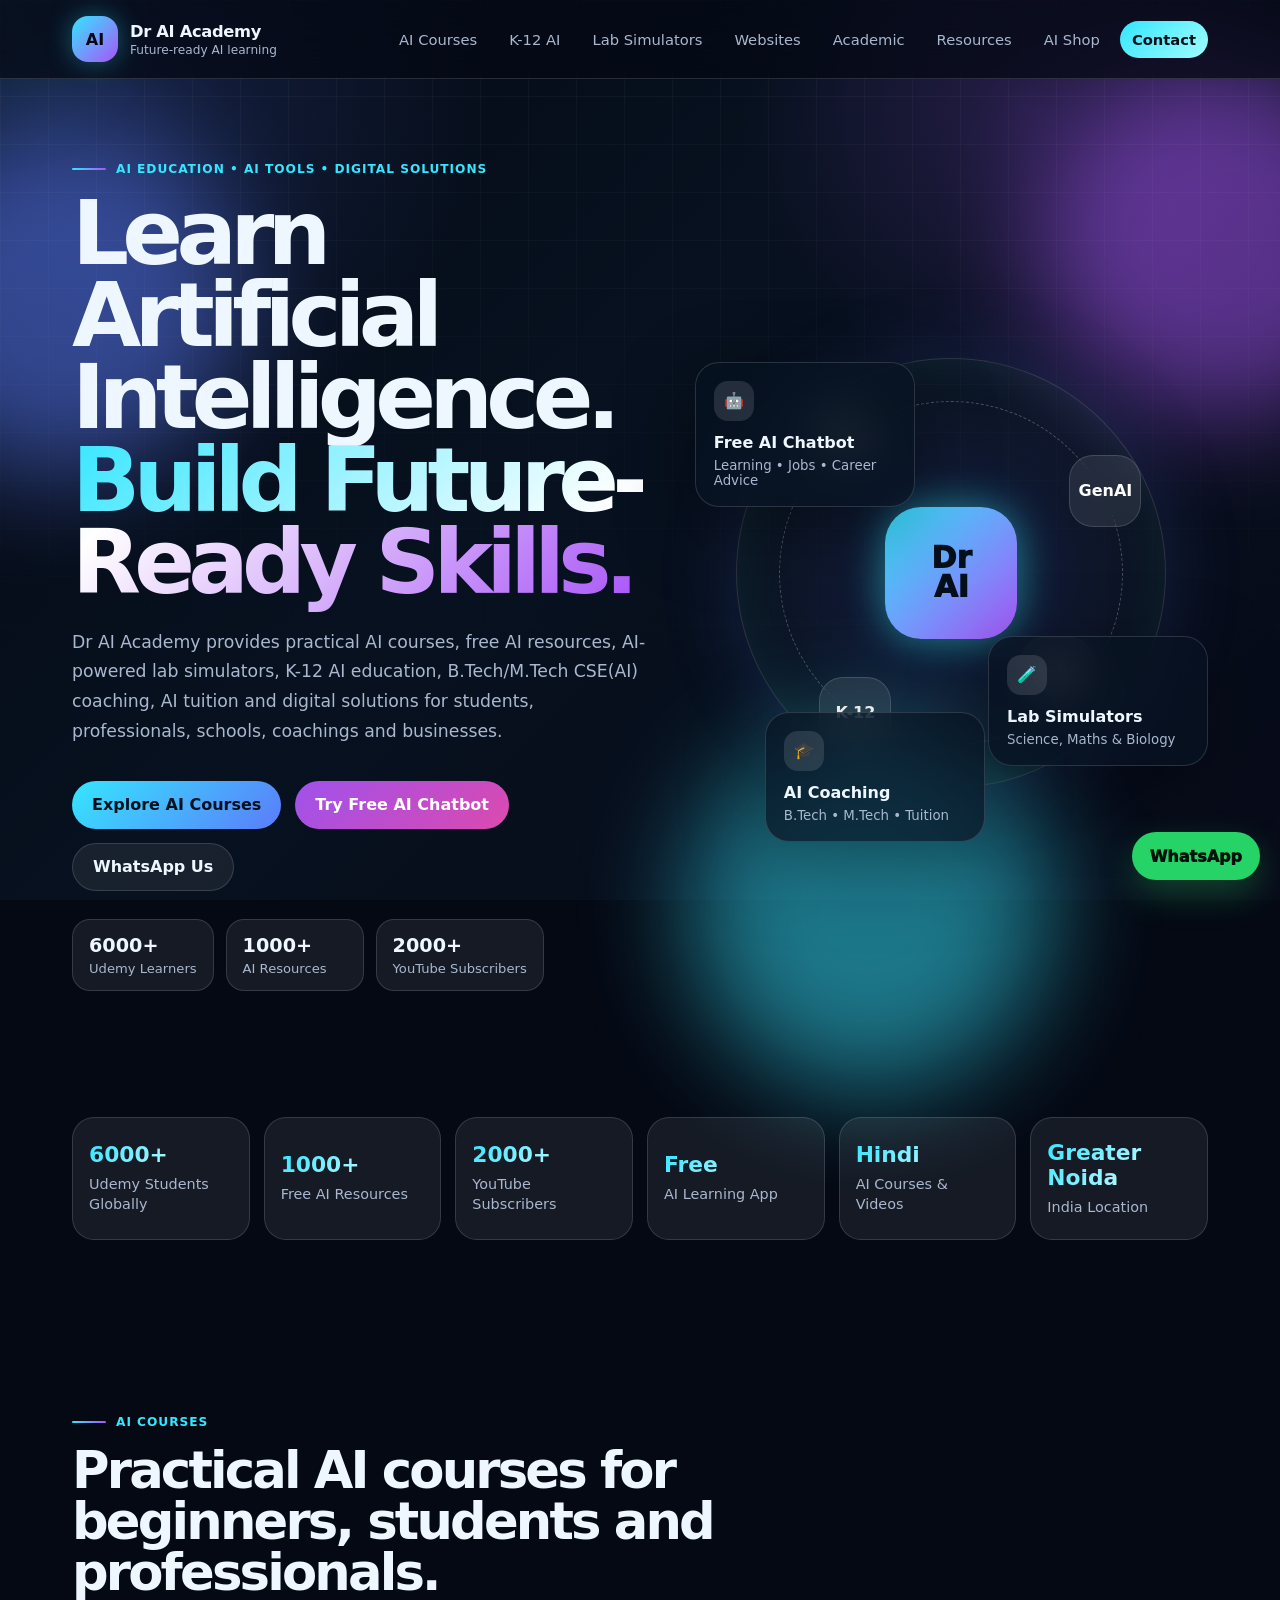
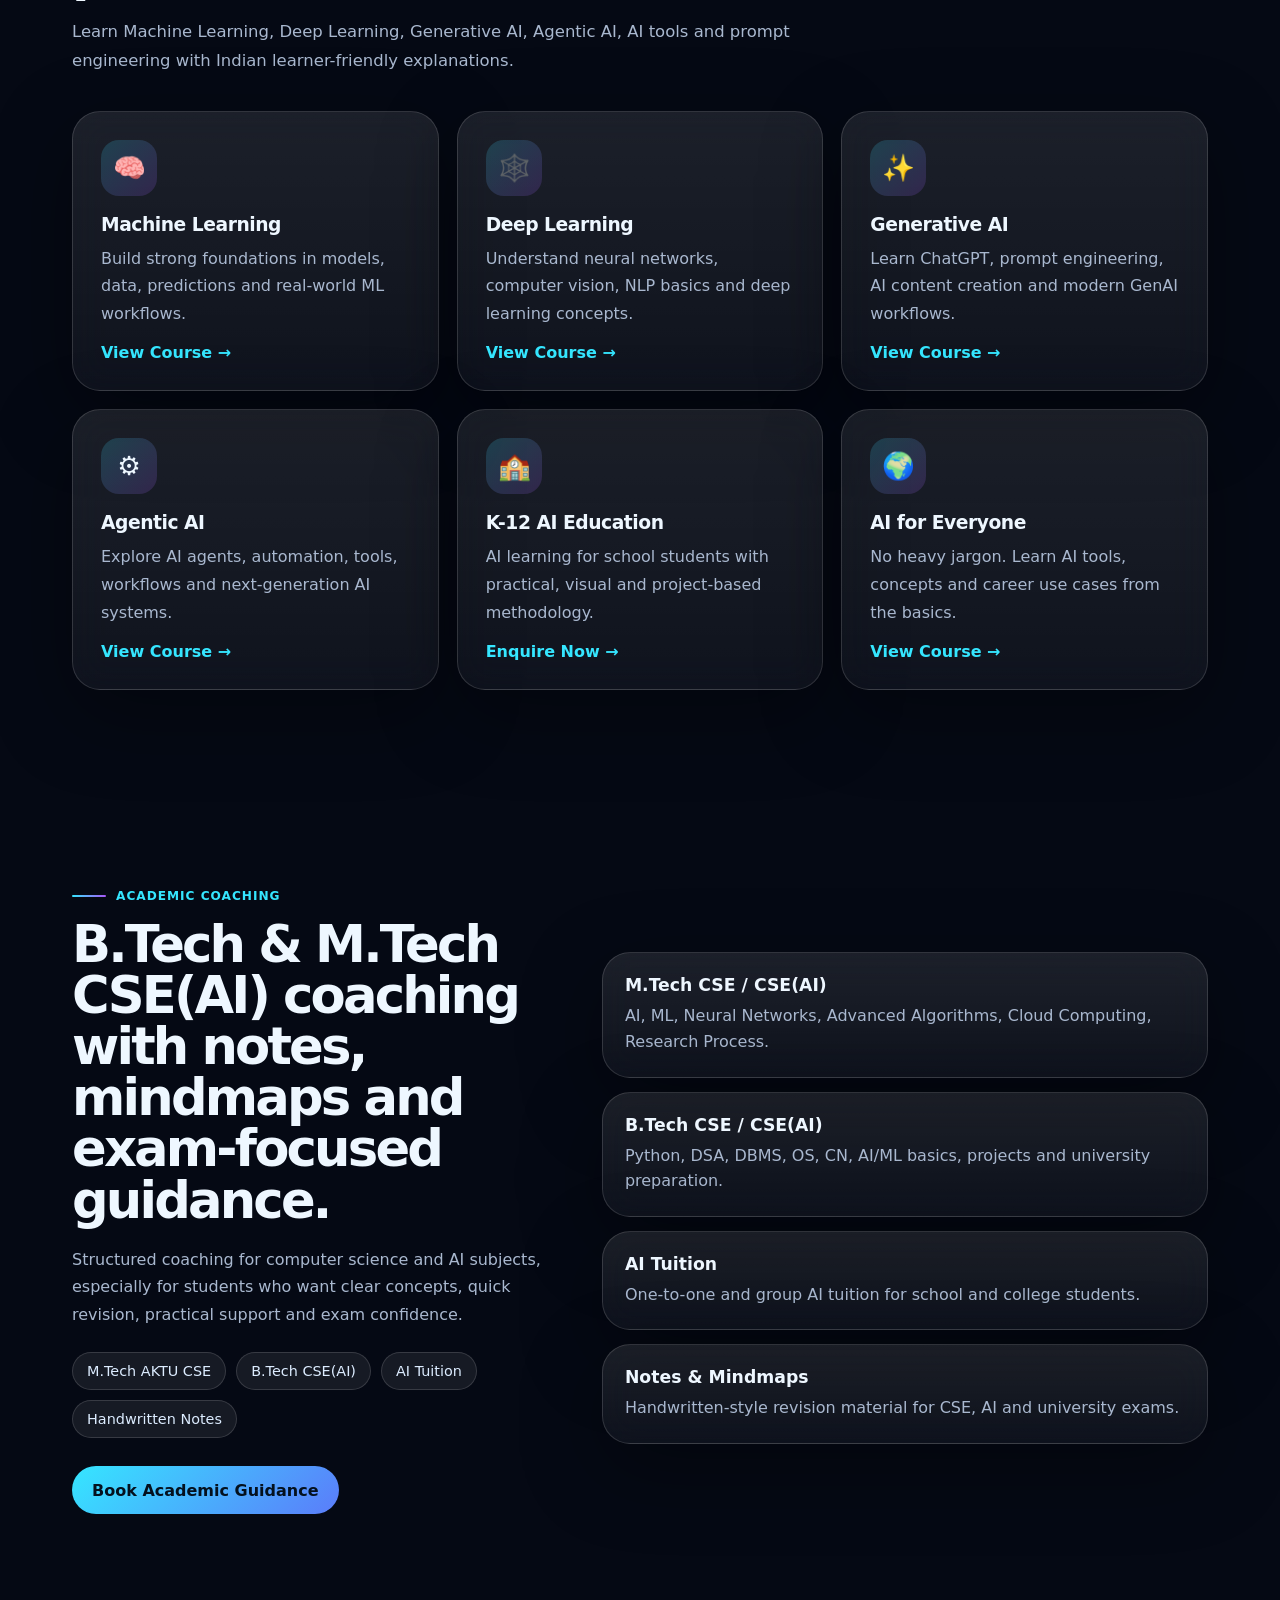
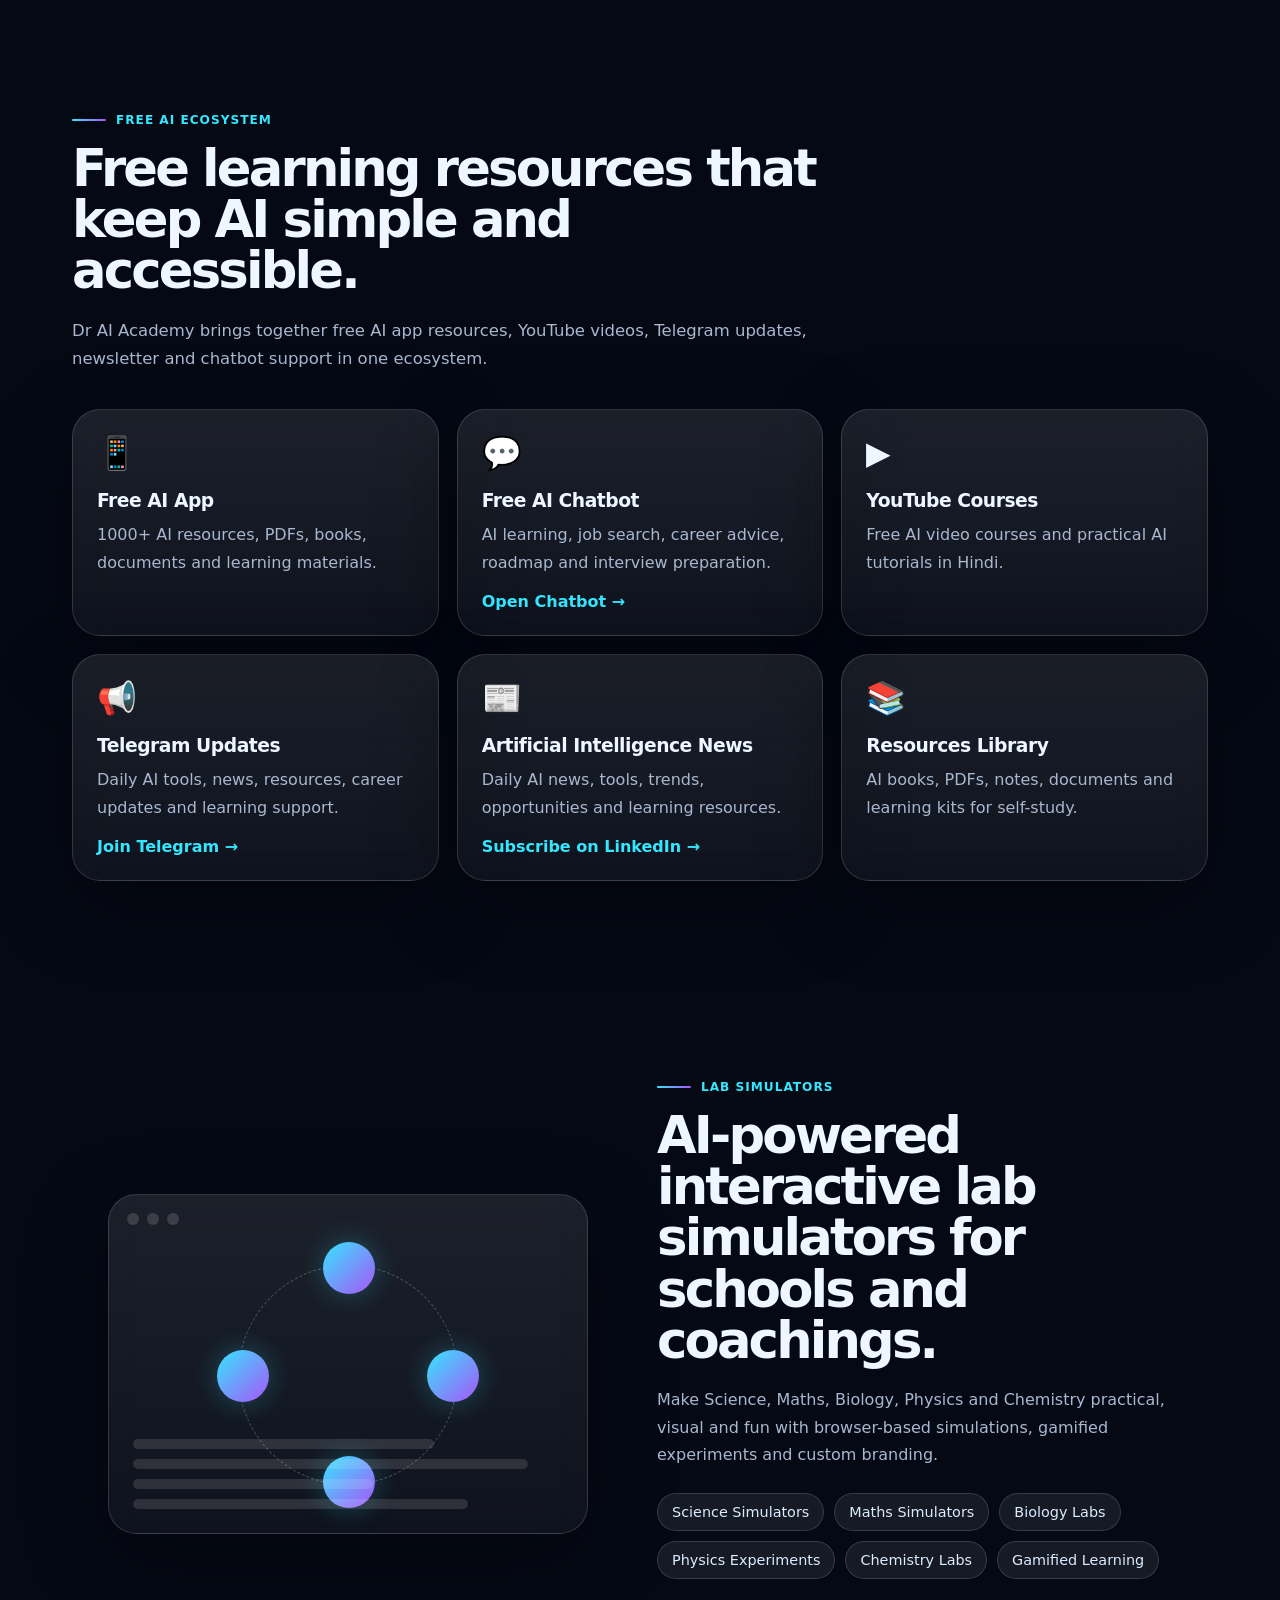
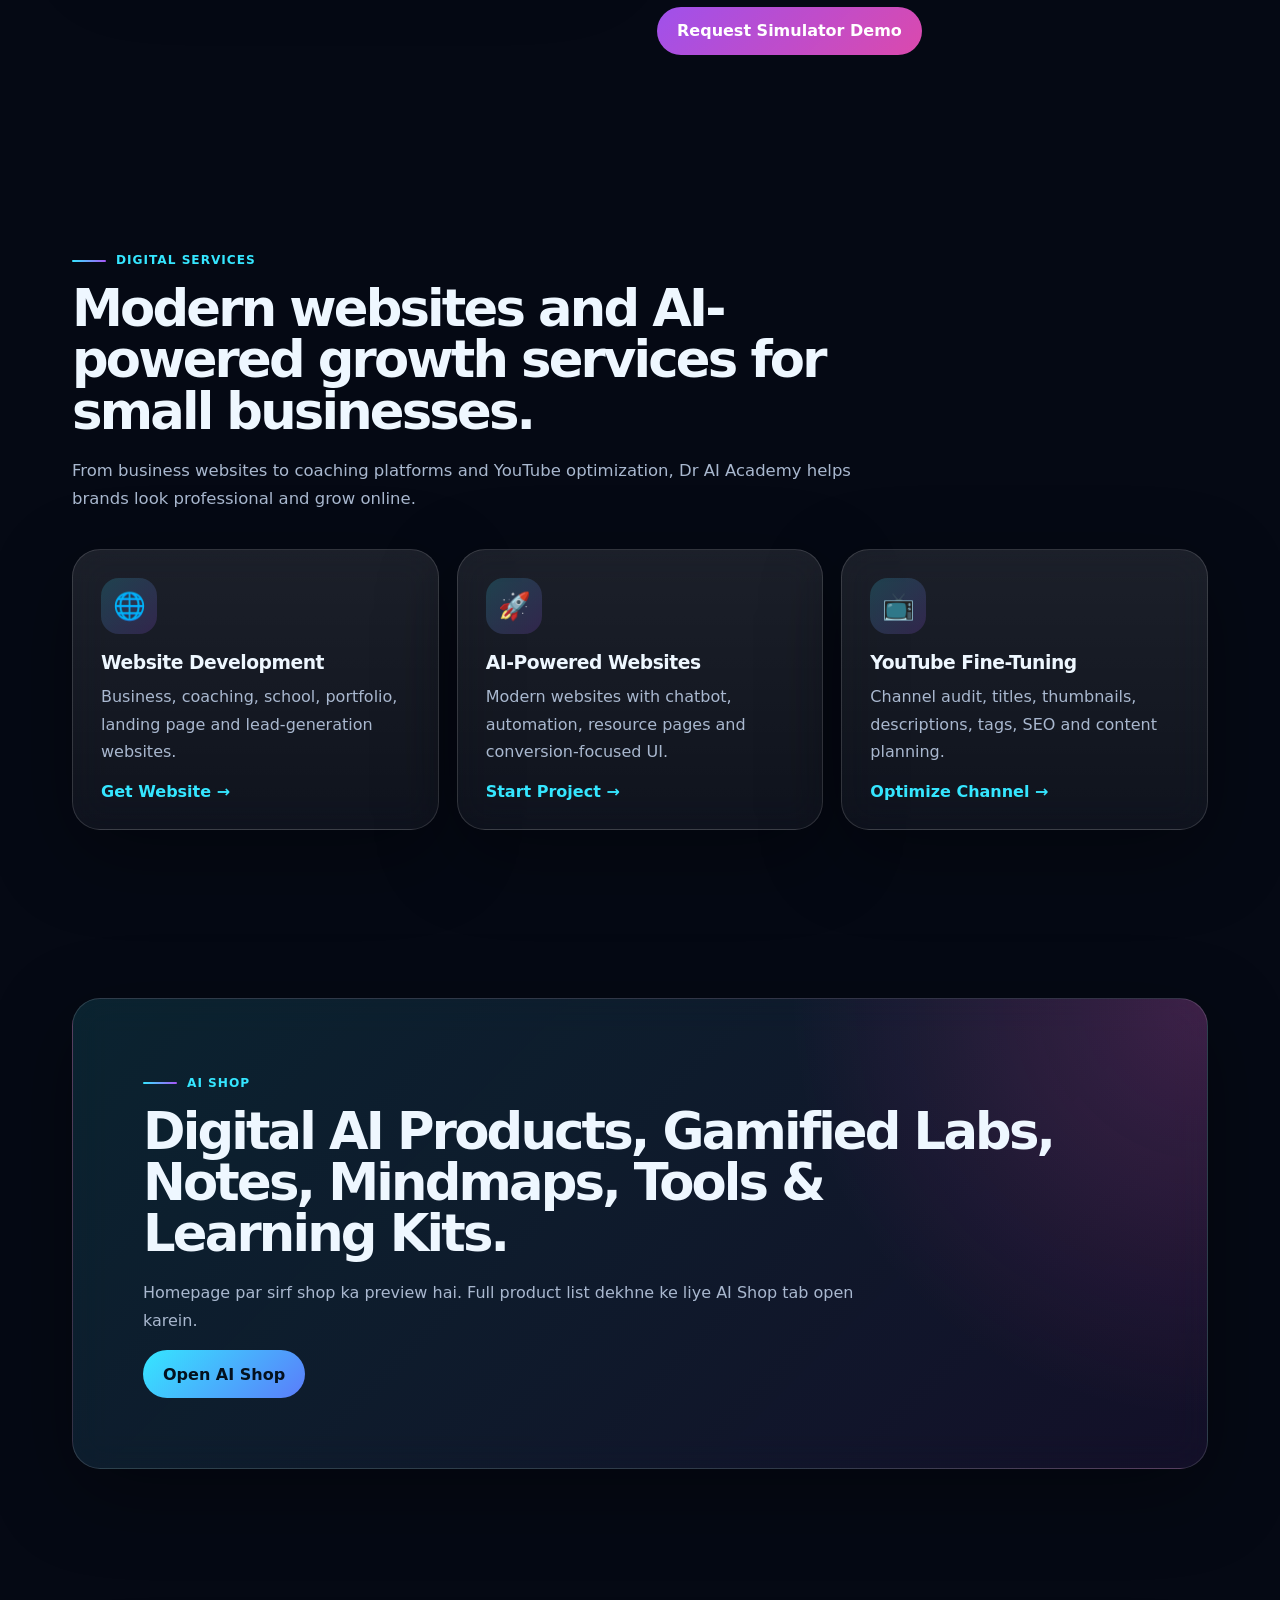
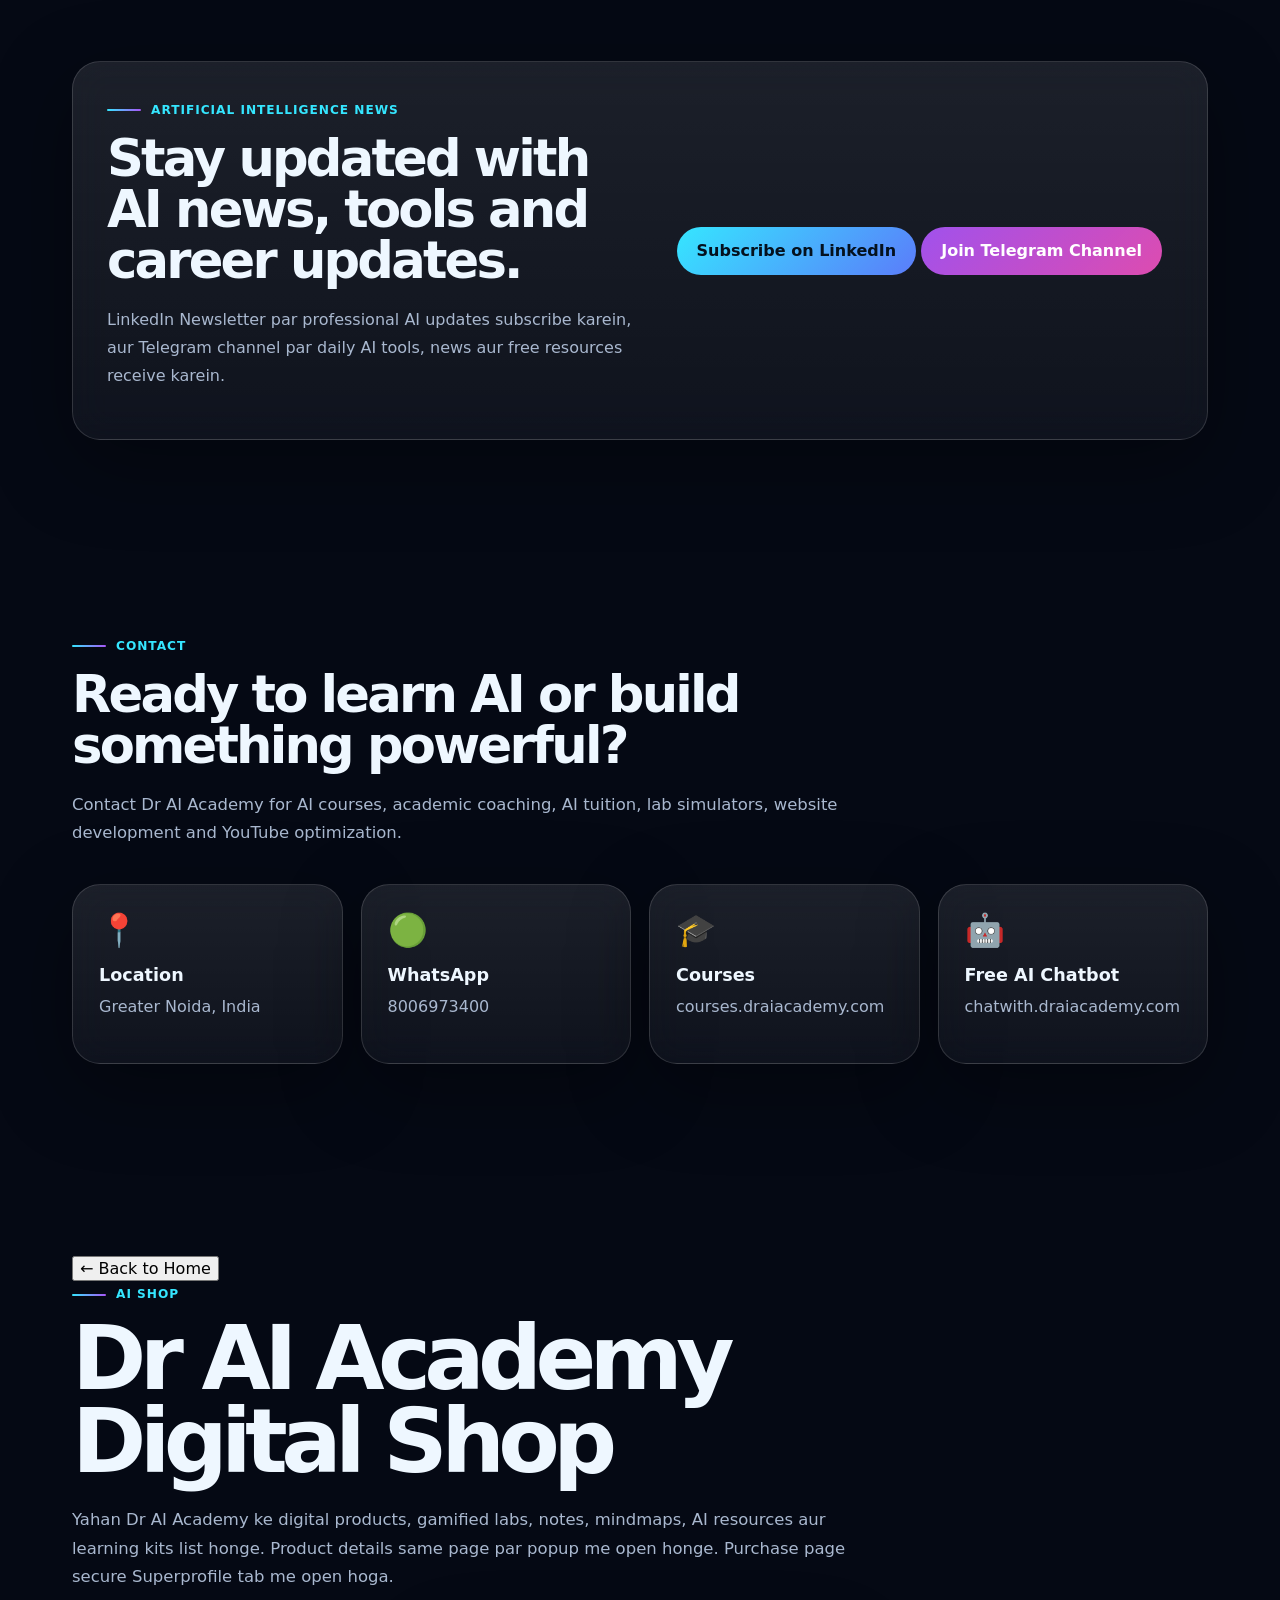
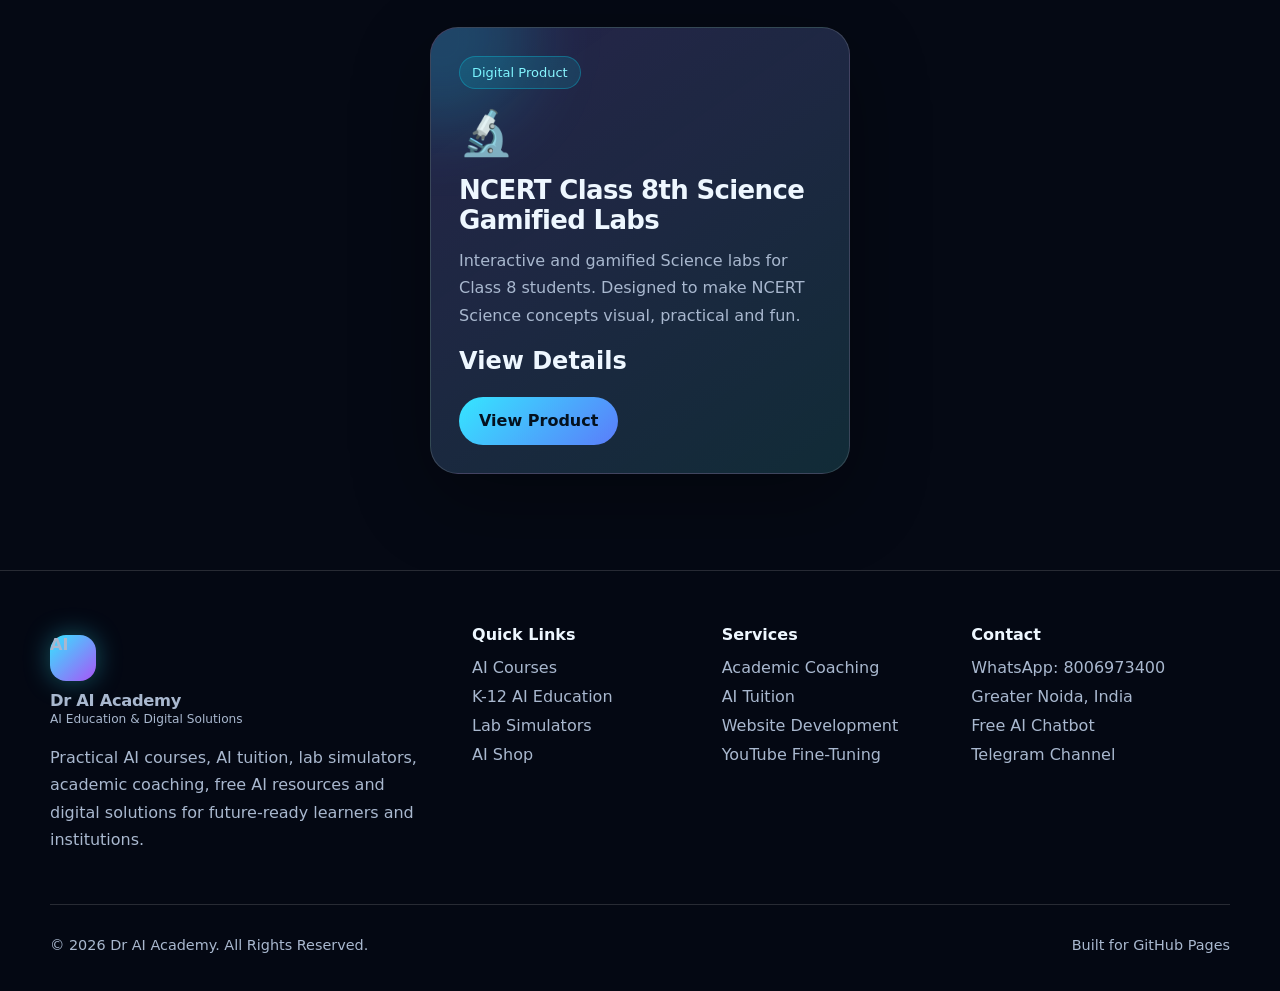
==== index.html @ a3cb5915 "Update index.html" ====
<!DOCTYPE html>
<html lang="en">
<head>
  <meta charset="UTF-8" />
  <meta name="viewport" content="width=device-width, initial-scale=1.0" />
  <title>Dr AI Academy | AI Courses, AI Tuition, Lab Simulators & Digital Solutions</title>
  <meta name="description" content="Dr AI Academy offers AI courses, Machine Learning, Deep Learning, Generative AI, Agentic AI, K-12 AI education, academic coaching, lab simulators, AI chatbot, free AI resources and website development services from Greater Noida, India." />
  <meta name="keywords" content="Dr AI Academy, AI courses, Machine Learning, Deep Learning, Generative AI, Agentic AI, AI tuition, M.Tech CSE AI coaching, B.Tech CSE AI coaching, AI lab simulators, Greater Noida" />
  <meta name="author" content="Dr AI Academy" />
  <meta property="og:title" content="Dr AI Academy | Learn AI. Build Future-Ready Skills." />
  <meta property="og:description" content="Premium AI education, AI courses, lab simulators, academic coaching and digital solutions for students, schools, coachings and businesses." />
  <meta property="og:type" content="website" />
  <meta name="theme-color" content="#07111f" />
  <link rel="stylesheet" href="styles.css" />
</head>
<body>
  <div class="cursor-glow" aria-hidden="true"></div>
  <div class="site-bg" aria-hidden="true">
    <span class="orb orb-one"></span>
    <span class="orb orb-two"></span>
    <span class="orb orb-three"></span>
    <div class="grid-overlay"></div>
  </div>

  <header class="header" id="top">
    <nav class="navbar" aria-label="Main navigation">
      <a href="#home" class="brand js-home-link" aria-label="Dr AI Academy home">
        <span class="brand-mark">AI</span>
        <span>
          <strong>Dr AI Academy</strong>
          <small>Future-ready AI learning</small>
        </span>
      </a>

      <button class="menu-toggle" aria-label="Open menu" aria-expanded="false">
        <span></span><span></span><span></span>
      </button>

      <div class="nav-links">
        <a href="#courses" class="js-home-section">AI Courses</a>
        <a href="#k12" class="js-home-section">K-12 AI</a>
        <a href="#labs" class="js-home-section">Lab Simulators</a>
        <a href="#websites" class="js-home-section">Websites</a>
        <a href="#academic" class="js-home-section">Academic</a>
        <a href="#resources" class="js-home-section">Resources</a>
        <a href="#ai-shop" class="js-shop-link">AI Shop</a>
        <a href="#contact" class="nav-cta js-home-section">Contact</a>
      </div>
    </nav>
  </header>

  <main>
    <div id="homePage" class="page-view active-page">
      <section class="hero section" id="home">
        <div class="hero-content reveal">
          <p class="eyebrow"><span></span> AI Education • AI Tools • Digital Solutions</p>
          <h1>Learn Artificial Intelligence. <span>Build Future-Ready Skills.</span></h1>
          <p class="hero-subtitle">Dr AI Academy provides practical AI courses, free AI resources, AI-powered lab simulators, K-12 AI education, B.Tech/M.Tech CSE(AI) coaching, AI tuition and digital solutions for students, professionals, schools, coachings and businesses.</p>
          <div class="hero-actions">
            <a class="btn primary" href="https://courses.draiacademy.com/courses" target="_blank" rel="noopener">Explore AI Courses</a>
            <a class="btn secondary" href="https://chatwith.draiacademy.com" target="_blank" rel="noopener">Try Free AI Chatbot</a>
            <a class="btn ghost" href="https://wa.me/918006973400" target="_blank" rel="noopener">WhatsApp Us</a>
          </div>
          <div class="hero-proof" aria-label="Trust indicators">
            <div><strong>6000+</strong><span>Udemy Learners</span></div>
            <div><strong>1000+</strong><span>AI Resources</span></div>
            <div><strong>2000+</strong><span>YouTube Subscribers</span></div>
          </div>
        </div>

        <div class="hero-visual reveal" aria-label="AI learning ecosystem illustration">
          <div class="ai-core">
            <div class="core-ring"></div>
            <div class="core-center">Dr<br>AI</div>
            <span class="node n1">ML</span>
            <span class="node n2">GenAI</span>
            <span class="node n3">Labs</span>
            <span class="node n4">K-12</span>
          </div>
          <div class="floating-card card-one">
            <span>🤖</span>
            <strong>Free AI Chatbot</strong>
            <small>Learning • Jobs • Career Advice</small>
          </div>
          <div class="floating-card card-two">
            <span>🧪</span>
            <strong>Lab Simulators</strong>
            <small>Science, Maths & Biology</small>
          </div>
          <div class="floating-card card-three">
            <span>🎓</span>
            <strong>AI Coaching</strong>
            <small>B.Tech • M.Tech • Tuition</small>
          </div>
        </div>
      </section>

      <section class="stats section compact" aria-label="Dr AI Academy achievements">
        <div class="stat-card reveal"><strong>6000+</strong><span>Udemy Students Globally</span></div>
        <div class="stat-card reveal"><strong>1000+</strong><span>Free AI Resources</span></div>
        <div class="stat-card reveal"><strong>2000+</strong><span>YouTube Subscribers</span></div>
        <div class="stat-card reveal"><strong>Free</strong><span>AI Learning App</span></div>
        <div class="stat-card reveal"><strong>Hindi</strong><span>AI Courses & Videos</span></div>
        <div class="stat-card reveal"><strong>Greater Noida</strong><span>India Location</span></div>
      </section>

      <section class="section" id="courses">
        <div class="section-head reveal">
          <p class="eyebrow"><span></span> AI Courses</p>
          <h2>Practical AI courses for beginners, students and professionals.</h2>
          <p>Learn Machine Learning, Deep Learning, Generative AI, Agentic AI, AI tools and prompt engineering with Indian learner-friendly explanations.</p>
        </div>
        <div class="card-grid courses-grid">
          <article class="feature-card reveal"><div class="icon">🧠</div><h3>Machine Learning</h3><p>Build strong foundations in models, data, predictions and real-world ML workflows.</p><a href="https://courses.draiacademy.com/courses" target="_blank" rel="noopener">View Course →</a></article>
          <article class="feature-card reveal"><div class="icon">🕸️</div><h3>Deep Learning</h3><p>Understand neural networks, computer vision, NLP basics and deep learning concepts.</p><a href="https://courses.draiacademy.com/courses" target="_blank" rel="noopener">View Course →</a></article>
          <article class="feature-card reveal"><div class="icon">✨</div><h3>Generative AI</h3><p>Learn ChatGPT, prompt engineering, AI content creation and modern GenAI workflows.</p><a href="https://courses.draiacademy.com/courses" target="_blank" rel="noopener">View Course →</a></article>
          <article class="feature-card reveal"><div class="icon">⚙️</div><h3>Agentic AI</h3><p>Explore AI agents, automation, tools, workflows and next-generation AI systems.</p><a href="https://courses.draiacademy.com/courses" target="_blank" rel="noopener">View Course →</a></article>
          <article class="feature-card reveal" id="k12"><div class="icon">🏫</div><h3>K-12 AI Education</h3><p>AI learning for school students with practical, visual and project-based methodology.</p><a href="#contact" class="js-home-section">Enquire Now →</a></article>
          <article class="feature-card reveal"><div class="icon">🌍</div><h3>AI for Everyone</h3><p>No heavy jargon. Learn AI tools, concepts and career use cases from the basics.</p><a href="https://courses.draiacademy.com/courses" target="_blank" rel="noopener">View Course →</a></article>
        </div>
      </section>

      <section class="section split-section" id="academic">
        <div class="section-copy reveal">
          <p class="eyebrow"><span></span> Academic Coaching</p>
          <h2>B.Tech & M.Tech CSE(AI) coaching with notes, mindmaps and exam-focused guidance.</h2>
          <p>Structured coaching for computer science and AI subjects, especially for students who want clear concepts, quick revision, practical support and exam confidence.</p>
          <div class="pill-row">
            <span>M.Tech AKTU CSE</span><span>B.Tech CSE(AI)</span><span>AI Tuition</span><span>Handwritten Notes</span>
          </div>
          <a class="btn primary" href="https://wa.me/918006973400?text=Hi%20Dr%20AI%20Academy%2C%20I%20want%20academic%20coaching%20details." target="_blank" rel="noopener">Book Academic Guidance</a>
        </div>
        <div class="service-list reveal">
          <div><strong>M.Tech CSE / CSE(AI)</strong><span>AI, ML, Neural Networks, Advanced Algorithms, Cloud Computing, Research Process.</span></div>
          <div><strong>B.Tech CSE / CSE(AI)</strong><span>Python, DSA, DBMS, OS, CN, AI/ML basics, projects and university preparation.</span></div>
          <div><strong>AI Tuition</strong><span>One-to-one and group AI tuition for school and college students.</span></div>
          <div><strong>Notes & Mindmaps</strong><span>Handwritten-style revision material for CSE, AI and university exams.</span></div>
        </div>
      </section>

      <section class="section" id="resources">
        <div class="section-head reveal">
          <p class="eyebrow"><span></span> Free AI Ecosystem</p>
          <h2>Free learning resources that keep AI simple and accessible.</h2>
          <p>Dr AI Academy brings together free AI app resources, YouTube videos, Telegram updates, newsletter and chatbot support in one ecosystem.</p>
        </div>
        <div class="ecosystem-grid">
          <article class="mini-card reveal"><span>📱</span><h3>Free AI App</h3><p>1000+ AI resources, PDFs, books, documents and learning materials.</p></article>
          <article class="mini-card reveal" id="chatbot"><span>💬</span><h3>Free AI Chatbot</h3><p>AI learning, job search, career advice, roadmap and interview preparation.</p><a href="https://chatwith.draiacademy.com" target="_blank" rel="noopener">Open Chatbot →</a></article>
          <article class="mini-card reveal"><span>▶️</span><h3>YouTube Courses</h3><p>Free AI video courses and practical AI tutorials in Hindi.</p></article>
          <article class="mini-card reveal"><span>📢</span><h3>Telegram Updates</h3><p>Daily AI tools, news, resources, career updates and learning support.</p><a href="https://t.me/draiacademy" target="_blank" rel="noopener">Join Telegram →</a></article>
          <article class="mini-card reveal" id="newsletter"><span>📰</span><h3>Artificial Intelligence News</h3><p>Daily AI news, tools, trends, opportunities and learning resources.</p><a href="https://www.linkedin.com/newsletters/artificial-intelligence-news-7097270810305867776" target="_blank" rel="noopener">Subscribe on LinkedIn →</a></article>
          <article class="mini-card reveal"><span>📚</span><h3>Resources Library</h3><p>AI books, PDFs, notes, documents and learning kits for self-study.</p></article>
        </div>
      </section>

      <section class="section split-section reverse" id="labs">
        <div class="simulator-visual reveal">
          <div class="lab-window">
            <div class="window-top"><span></span><span></span><span></span></div>
            <div class="molecule"><i></i><i></i><i></i><i></i></div>
            <div class="code-lines"><b></b><b></b><b></b><b></b></div>
          </div>
        </div>
        <div class="section-copy reveal">
          <p class="eyebrow"><span></span> Lab Simulators</p>
          <h2>AI-powered interactive lab simulators for schools and coachings.</h2>
          <p>Make Science, Maths, Biology, Physics and Chemistry practical, visual and fun with browser-based simulations, gamified experiments and custom branding.</p>
          <div class="tag-grid"><span>Science Simulators</span><span>Maths Simulators</span><span>Biology Labs</span><span>Physics Experiments</span><span>Chemistry Labs</span><span>Gamified Learning</span></div>
          <a class="btn secondary" href="https://wa.me/918006973400?text=Hi%20Dr%20AI%20Academy%2C%20I%20want%20lab%20simulators%20for%20my%20school%20or%20coaching." target="_blank" rel="noopener">Request Simulator Demo</a>
        </div>
      </section>

      <section class="section" id="websites">
        <div class="section-head reveal">
          <p class="eyebrow"><span></span> Digital Services</p>
          <h2>Modern websites and AI-powered growth services for small businesses.</h2>
          <p>From business websites to coaching platforms and YouTube optimization, Dr AI Academy helps brands look professional and grow online.</p>
        </div>
        <div class="card-grid">
          <article class="feature-card reveal"><div class="icon">🌐</div><h3>Website Development</h3><p>Business, coaching, school, portfolio, landing page and lead-generation websites.</p><a href="#contact" class="js-home-section">Get Website →</a></article>
          <article class="feature-card reveal"><div class="icon">🚀</div><h3>AI-Powered Websites</h3><p>Modern websites with chatbot, automation, resource pages and conversion-focused UI.</p><a href="#contact" class="js-home-section">Start Project →</a></article>
          <article class="feature-card reveal"><div class="icon">📺</div><h3>YouTube Fine-Tuning</h3><p>Channel audit, titles, thumbnails, descriptions, tags, SEO and content planning.</p><a href="#contact" class="js-home-section">Optimize Channel →</a></article>
        </div>
      </section>

      <section class="section shop-section" id="shop-preview">
        <div class="shop-card reveal">
          <p class="eyebrow"><span></span> AI Shop</p>
          <h2>Digital AI Products, Gamified Labs, Notes, Mindmaps, Tools & Learning Kits.</h2>
          <p>Homepage par sirf shop ka preview hai. Full product list dekhne ke liye AI Shop tab open karein.</p>
          <button class="btn primary js-shop-button" type="button">Open AI Shop</button>
        </div>
      </section>

      <section class="section newsletter-section" id="ai-news">
        <div class="newsletter-card reveal">
          <div>
            <p class="eyebrow"><span></span> Artificial Intelligence News</p>
            <h2>Stay updated with AI news, tools and career updates.</h2>
            <p>LinkedIn Newsletter par professional AI updates subscribe karein, aur Telegram channel par daily AI tools, news aur free resources receive karein.</p>
          </div>
          <div class="newsletter-actions">
            <a class="btn primary" href="https://www.linkedin.com/newsletters/artificial-intelligence-news-7097270810305867776" target="_blank" rel="noopener">Subscribe on LinkedIn</a>
            <a class="btn secondary" href="https://t.me/draiacademy" target="_blank" rel="noopener">Join Telegram Channel</a>
          </div>
        </div>
      </section>

      <section class="section contact-section" id="contact">
        <div class="section-head reveal">
          <p class="eyebrow"><span></span> Contact</p>
          <h2>Ready to learn AI or build something powerful?</h2>
          <p>Contact Dr AI Academy for AI courses, academic coaching, AI tuition, lab simulators, website development and YouTube optimization.</p>
        </div>
        <div class="contact-grid">
          <div class="contact-card reveal"><span>📍</span><strong>Location</strong><p>Greater Noida, India</p></div>
          <a class="contact-card reveal" href="https://wa.me/918006973400" target="_blank" rel="noopener"><span>🟢</span><strong>WhatsApp</strong><p>8006973400</p></a>
          <a class="contact-card reveal" href="https://courses.draiacademy.com/courses" target="_blank" rel="noopener"><span>🎓</span><strong>Courses</strong><p>courses.draiacademy.com</p></a>
          <a class="contact-card reveal" href="https://chatwith.draiacademy.com" target="_blank" rel="noopener"><span>🤖</span><strong>Free AI Chatbot</strong><p>chatwith.draiacademy.com</p></a>
        </div>
      </section>
    </div>

    <section id="ai-shop" class="page-view shop-page" aria-label="Dr AI Academy AI Shop">
      <div class="section shop-page-inner">
        <button class="back-home-btn js-back-home" type="button">← Back to Home</button>

        <div class="section-head reveal visible">
          <p class="eyebrow"><span></span> AI Shop</p>
          <h1 class="shop-page-title">Dr AI Academy Digital Shop</h1>
          <p>Yahan Dr AI Academy ke digital products, gamified labs, notes, mindmaps, AI resources aur learning kits list honge. Product details same page par popup me open honge. Purchase page secure Superprofile tab me open hoga.</p>
        </div>

        <div class="shop-product-grid all-products-grid">
          <article class="product-card reveal visible">
            <div class="product-badge">Digital Product</div>
            <div class="product-icon">🔬</div>
            <h3>NCERT Class 8th Science Gamified Labs</h3>
            <p>Interactive and gamified Science labs for Class 8 students. Designed to make NCERT Science concepts visual, practical and fun.</p>
            <div class="product-price">View Details</div>
            <button class="btn primary" type="button" onclick="openProductModal()">View Product</button>
          </article>
        </div>
      </div>
    </section>
  </main>

  <div class="product-modal" id="productModal" aria-hidden="true">
    <div class="product-modal-box" role="dialog" aria-modal="true" aria-labelledby="productModalTitle">
      <button class="modal-close" type="button" onclick="closeProductModal()" aria-label="Close product details">×</button>

      <div class="product-modal-icon">🔬</div>
      <h2 id="productModalTitle">NCERT Class 8th Science Gamified Labs</h2>
      <p>A digital learning product by Dr AI Academy for Class 8 Science learners. It uses gamified labs, interactive activities and visual learning to help students understand NCERT Science concepts in an engaging way.</p>

      <ul class="product-list">
        <li>Gamified NCERT Science learning experience</li>
        <li>Interactive lab-style activities</li>
        <li>Useful for Class 8 students, teachers and coaching institutes</li>
        <li>Visual and practical concept learning</li>
        <li>Designed for modern AI-integrated education</li>
      </ul>

      <div class="product-modal-price">NCERT Class 8 Science</div>
      <div class="product-modal-actions">
        <a class="btn primary" href="https://superprofile.bio/course/400eb00a-429b-481b-8222-ebdc35437e52" target="_blank" rel="noopener noreferrer">Open Product</a>
        <button class="btn ghost" type="button" onclick="closeProductModal()">Close</button>
      </div>
    </div>
  </div>

  <footer class="footer">
    <div class="footer-grid">
      <div>
        <a href="#home" class="brand footer-brand js-home-link"><span class="brand-mark">AI</span><span><strong>Dr AI Academy</strong><small>AI Education & Digital Solutions</small></span></a>
        <p>Practical AI courses, AI tuition, lab simulators, academic coaching, free AI resources and digital solutions for future-ready learners and institutions.</p>
      </div>
      <div>
        <h4>Quick Links</h4>
        <a href="#courses" class="js-home-section">AI Courses</a>
        <a href="#k12" class="js-home-section">K-12 AI Education</a>
        <a href="#labs" class="js-home-section">Lab Simulators</a>
        <a href="#ai-shop" class="js-shop-link">AI Shop</a>
      </div>
      <div>
        <h4>Services</h4>
        <a href="#academic" class="js-home-section">Academic Coaching</a>
        <a href="#academic" class="js-home-section">AI Tuition</a>
        <a href="#websites" class="js-home-section">Website Development</a>
        <a href="#websites" class="js-home-section">YouTube Fine-Tuning</a>
      </div>
      <div>
        <h4>Contact</h4>
        <a href="https://wa.me/918006973400" target="_blank" rel="noopener">WhatsApp: 8006973400</a>
        <span>Greater Noida, India</span>
        <a href="https://chatwith.draiacademy.com" target="_blank" rel="noopener">Free AI Chatbot</a>
        <a href="https://t.me/draiacademy" target="_blank" rel="noopener">Telegram Channel</a>
      </div>
    </div>
    <div class="footer-bottom">
      <span>© 2026 Dr AI Academy. All Rights Reserved.</span>
      <span>Built for GitHub Pages</span>
    </div>
  </footer>

  <a class="whatsapp-float" href="https://wa.me/918006973400" target="_blank" rel="noopener" aria-label="Contact Dr AI Academy on WhatsApp">WhatsApp</a>
  <script src="script.js"></script>
</body>
</html>
---- styles.css ----
:root {
  --bg: #050914;
  --bg-2: #07111f;
  --panel: rgba(255, 255, 255, 0.07);
  --panel-strong: rgba(255, 255, 255, 0.12);
  --line: rgba(255, 255, 255, 0.14);
  --text: #eef7ff;
  --muted: #a9b8cf;
  --cyan: #35e6ff;
  --blue: #5b7cfa;
  --purple: #a855f7;
  --pink: #ff54c7;
  --green: #31f5a2;
  --shadow: 0 24px 80px rgba(0, 0, 0, 0.35);
  --radius: 28px;
  --max: 1180px;
}

* { box-sizing: border-box; }
html { scroll-behavior: smooth; }
body {
  margin: 0;
  font-family: Inter, ui-sans-serif, system-ui, -apple-system, BlinkMacSystemFont, "Segoe UI", sans-serif;
  background: var(--bg);
  color: var(--text);
  overflow-x: hidden;
}

a { color: inherit; text-decoration: none; }
img { max-width: 100%; display: block; }
button, input { font: inherit; }

.site-bg { position: fixed; inset: 0; z-index: -3; background: radial-gradient(circle at 10% 10%, rgba(91, 124, 250, 0.18), transparent 26%), radial-gradient(circle at 80% 12%, rgba(168, 85, 247, 0.18), transparent 22%), linear-gradient(135deg, #050914 0%, #07111f 45%, #080b19 100%); }
.grid-overlay { position: absolute; inset: 0; background-image: linear-gradient(rgba(255,255,255,.045) 1px, transparent 1px), linear-gradient(90deg, rgba(255,255,255,.045) 1px, transparent 1px); background-size: 48px 48px; mask-image: linear-gradient(to bottom, rgba(0,0,0,.9), transparent 82%); }
.orb { position: absolute; width: 360px; height: 360px; border-radius: 999px; filter: blur(54px); opacity: .5; animation: drift 12s ease-in-out infinite alternate; }
.orb-one { background: var(--blue); left: -120px; top: 120px; }
.orb-two { background: var(--purple); right: -120px; top: 60px; animation-delay: -4s; }
.orb-three { background: var(--cyan); right: 18%; bottom: -190px; animation-delay: -8s; }
.cursor-glow { position: fixed; width: 360px; height: 360px; border-radius: 50%; pointer-events: none; z-index: -1; background: radial-gradient(circle, rgba(53, 230, 255, .12), transparent 68%); transform: translate(-50%, -50%); opacity: .8; }

.header { position: sticky; top: 0; z-index: 50; backdrop-filter: blur(20px); background: rgba(5, 9, 20, 0.72); border-bottom: 1px solid var(--line); }
.navbar { max-width: var(--max); margin: 0 auto; height: 78px; display: flex; align-items: center; justify-content: space-between; padding: 0 22px; }
.brand { display: flex; gap: 12px; align-items: center; min-width: max-content; }
.brand-mark { width: 46px; height: 46px; display: grid; place-items: center; border-radius: 16px; background: linear-gradient(135deg, var(--cyan), var(--purple)); color: #020513; font-weight: 900; box-shadow: 0 0 26px rgba(53, 230, 255, .35); }
.brand strong { display: block; font-size: 1.02rem; letter-spacing: -.02em; }
.brand small { display: block; color: var(--muted); font-size: .76rem; margin-top: 2px; }
.nav-links { display: flex; align-items: center; gap: 8px; }
.nav-links a { color: var(--muted); font-size: .92rem; padding: 10px 12px; border-radius: 999px; transition: .25s ease; }
.nav-links a:hover, .nav-links a.active { color: var(--text); background: var(--panel); }
.nav-links .nav-cta { color: #06101d; background: linear-gradient(135deg, var(--cyan), #9ffcff); font-weight: 800; }
.menu-toggle { display: none; width: 46px; height: 46px; border: 1px solid var(--line); border-radius: 14px; background: var(--panel); padding: 10px; cursor: pointer; }
.menu-toggle span { display: block; height: 2px; background: var(--text); margin: 6px 0; border-radius: 999px; transition: .25s ease; }

.section { max-width: var(--max); margin: 0 auto; padding: 96px 22px; }
.section.compact { padding-top: 30px; padding-bottom: 72px; }
.hero { min-height: calc(100vh - 78px); display: grid; grid-template-columns: 1.06fr .94fr; gap: 44px; align-items: center; padding-top: 76px; }
.eyebrow { display: inline-flex; align-items: center; gap: 10px; color: var(--cyan); font-weight: 800; letter-spacing: .08em; text-transform: uppercase; font-size: .76rem; }
.eyebrow span { width: 34px; height: 2px; border-radius: 99px; background: linear-gradient(90deg, var(--cyan), var(--purple)); }
h1, h2, h3, p { margin-top: 0; }
h1 { font-size: clamp(3.2rem, 7vw, 6.7rem); line-height: .92; letter-spacing: -.075em; margin-bottom: 24px; }
h1 span, h2 span { background: linear-gradient(135deg, var(--cyan), #ffffff, var(--purple)); -webkit-background-clip: text; background-clip: text; color: transparent; }
h2 { font-size: clamp(2.2rem, 4vw, 4.4rem); line-height: 1; letter-spacing: -.055em; margin-bottom: 20px; }
h3 { letter-spacing: -.025em; margin-bottom: 10px; }
p { color: var(--muted); line-height: 1.72; }
.hero-subtitle { max-width: 680px; font-size: 1.08rem; }
.hero-actions { display: flex; flex-wrap: wrap; gap: 14px; margin: 34px 0 28px; }
.btn { display: inline-flex; align-items: center; justify-content: center; border: 1px solid var(--line); min-height: 48px; padding: 0 20px; border-radius: 999px; font-weight: 850; transition: .25s ease; cursor: pointer; }
.btn:hover { transform: translateY(-3px); box-shadow: 0 16px 36px rgba(53, 230, 255, .13); }
.btn.primary { background: linear-gradient(135deg, var(--cyan), var(--blue)); color: #04111e; border: 0; }
.btn.secondary { background: linear-gradient(135deg, rgba(168,85,247,.95), rgba(255,84,199,.86)); color: #fff; border: 0; }
.btn.ghost { background: var(--panel); color: var(--text); }
.hero-proof { display: flex; flex-wrap: wrap; gap: 12px; }
.hero-proof div { padding: 14px 16px; min-width: 138px; background: var(--panel); border: 1px solid var(--line); border-radius: 18px; }
.hero-proof strong { display: block; font-size: 1.2rem; }
.hero-proof span { display: block; color: var(--muted); font-size: .82rem; margin-top: 4px; }

.hero-visual { min-height: 610px; position: relative; display: grid; place-items: center; }
.ai-core { width: min(88vw, 430px); height: min(88vw, 430px); position: relative; display: grid; place-items: center; border-radius: 50%; background: radial-gradient(circle, rgba(53,230,255,.22), rgba(91,124,250,.10) 32%, rgba(255,255,255,.02) 68%); border: 1px solid var(--line); box-shadow: inset 0 0 60px rgba(53,230,255,.09), 0 0 80px rgba(91,124,250,.18); }
.core-ring { position: absolute; inset: 42px; border-radius: 50%; border: 1px dashed rgba(255,255,255,.28); animation: spin 16s linear infinite; }
.core-center { width: 132px; height: 132px; display: grid; place-items: center; text-align: center; border-radius: 36px; background: linear-gradient(135deg, var(--cyan), var(--purple)); color: #06101d; font-weight: 950; font-size: 1.9rem; line-height: .95; box-shadow: 0 0 42px rgba(53,230,255,.45); }
.node { position: absolute; width: 72px; height: 72px; border-radius: 24px; display: grid; place-items: center; background: rgba(255,255,255,.09); border: 1px solid var(--line); font-weight: 900; color: #fff; backdrop-filter: blur(12px); }
.n1 { top: 40px; left: 72px; }.n2 { top: 96px; right: 24px; }.n3 { bottom: 78px; right: 72px; }.n4 { bottom: 38px; left: 82px; }
.floating-card { position: absolute; width: 220px; padding: 18px; background: rgba(8, 18, 34, 0.72); border: 1px solid var(--line); border-radius: 24px; backdrop-filter: blur(18px); box-shadow: var(--shadow); animation: float 5s ease-in-out infinite; }
.floating-card span { display: inline-grid; width: 40px; height: 40px; place-items: center; border-radius: 14px; background: var(--panel-strong); margin-bottom: 12px; }
.floating-card strong, .floating-card small { display: block; }
.floating-card small { color: var(--muted); margin-top: 6px; }
.card-one { left: 0; top: 94px; }.card-two { right: 0; bottom: 112px; animation-delay: -1.6s; }.card-three { left: 70px; bottom: 36px; animation-delay: -3s; }

.stats { display: grid; grid-template-columns: repeat(6, 1fr); gap: 14px; }
.stat-card { background: var(--panel); border: 1px solid var(--line); padding: 22px 16px; border-radius: 22px; min-height: 116px; display: flex; flex-direction: column; justify-content: center; }
.stat-card strong { font-size: 1.36rem; margin-bottom: 8px; background: linear-gradient(135deg, var(--cyan), #fff); -webkit-background-clip: text; color: transparent; }
.stat-card span { color: var(--muted); font-size: .9rem; line-height: 1.35; }
.section-head { max-width: 790px; margin-bottom: 36px; }
.section-head p:not(.eyebrow) { font-size: 1.03rem; }
.card-grid { display: grid; grid-template-columns: repeat(3, 1fr); gap: 18px; }
.feature-card, .mini-card, .shop-card, .newsletter-card, .contact-card, .service-list div, .lab-window { background: linear-gradient(180deg, rgba(255,255,255,.095), rgba(255,255,255,.045)); border: 1px solid var(--line); border-radius: var(--radius); box-shadow: var(--shadow); backdrop-filter: blur(18px); }
.feature-card { padding: 28px; min-height: 275px; display: flex; flex-direction: column; align-items: flex-start; transition: .25s ease; }
.feature-card:hover, .mini-card:hover, .contact-card:hover { transform: translateY(-8px); border-color: rgba(53,230,255,.42); }
.icon { width: 56px; height: 56px; display: grid; place-items: center; border-radius: 18px; background: linear-gradient(135deg, rgba(53,230,255,.18), rgba(168,85,247,.18)); font-size: 1.65rem; margin-bottom: 18px; }
.feature-card p { flex: 1; }
.feature-card a, .mini-card a { color: var(--cyan); font-weight: 850; }
.split-section { display: grid; grid-template-columns: .9fr 1.1fr; gap: 34px; align-items: center; }
.split-section.reverse { grid-template-columns: 1fr 1fr; }
.section-copy { padding-right: 22px; }
.pill-row, .tag-grid { display: flex; flex-wrap: wrap; gap: 10px; margin: 24px 0 28px; }
.pill-row span, .tag-grid span { padding: 10px 14px; border-radius: 999px; background: var(--panel); border: 1px solid var(--line); color: #dcecff; font-size: .9rem; }
.service-list { display: grid; gap: 14px; }
.service-list div { padding: 22px; }
.service-list strong { display: block; margin-bottom: 8px; font-size: 1.08rem; }
.service-list span { color: var(--muted); line-height: 1.6; }
.ecosystem-grid { display: grid; grid-template-columns: repeat(3, 1fr); gap: 18px; }
.mini-card { padding: 24px; min-height: 220px; }
.mini-card span { font-size: 2rem; display: inline-block; margin-bottom: 18px; }
.simulator-visual { display: grid; place-items: center; min-height: 450px; }
.lab-window { width: min(100%, 480px); min-height: 340px; padding: 18px; position: relative; overflow: hidden; }
.window-top { display: flex; gap: 8px; margin-bottom: 40px; }
.window-top span { width: 12px; height: 12px; border-radius: 50%; background: var(--line); }
.molecule { width: 220px; height: 220px; margin: 0 auto; position: relative; border: 1px dashed rgba(255,255,255,.25); border-radius: 50%; animation: spin 13s linear infinite; }
.molecule i { position: absolute; width: 52px; height: 52px; border-radius: 50%; background: linear-gradient(135deg, var(--cyan), var(--purple)); box-shadow: 0 0 28px rgba(53,230,255,.28); }
.molecule i:nth-child(1) { left: 84px; top: -24px; }.molecule i:nth-child(2) { right: -22px; top: 84px; }.molecule i:nth-child(3) { left: 84px; bottom: -24px; }.molecule i:nth-child(4) { left: -22px; top: 84px; }
.code-lines { position: absolute; left: 24px; right: 24px; bottom: 24px; display: grid; gap: 10px; }
.code-lines b { display: block; height: 10px; border-radius: 99px; background: rgba(255,255,255,.12); }
.code-lines b:nth-child(1) { width: 70%; }.code-lines b:nth-child(2) { width: 92%; }.code-lines b:nth-child(3) { width: 56%; }.code-lines b:nth-child(4) { width: 78%; }
.shop-section { padding-top: 72px; }
.shop-card { padding: clamp(32px, 6vw, 70px); background: radial-gradient(circle at top right, rgba(255,84,199,.19), transparent 34%), linear-gradient(135deg, rgba(53,230,255,.12), rgba(168,85,247,.09)); }
.shop-card h2 { max-width: 920px; }
.shop-card p { max-width: 760px; }

.shop-note {
  margin-top: 14px;
  font-size: 14px;
  color: var(--muted);
}

@media (max-width: 720px) {
  .shop-embed-wrap {
    height: 78vh;
    min-height: 560px;
    border-radius: 20px;
  }
}
.newsletter-card { padding: 34px; display: grid; grid-template-columns: 1fr .92fr; gap: 30px; align-items: center; }
.newsletter-form { display: grid; gap: 12px; }
.newsletter-form input { width: 100%; height: 54px; border-radius: 18px; border: 1px solid var(--line); background: rgba(255,255,255,.08); color: var(--text); padding: 0 16px; outline: none; }
.newsletter-form input:focus { border-color: rgba(53,230,255,.6); box-shadow: 0 0 0 4px rgba(53,230,255,.09); }
.form-message { color: var(--green); min-height: 18px; }
.sr-only { position: absolute; width: 1px; height: 1px; padding: 0; margin: -1px; overflow: hidden; clip: rect(0,0,0,0); white-space: nowrap; border: 0; }
.contact-grid { display: grid; grid-template-columns: repeat(4, 1fr); gap: 18px; }
.contact-card { padding: 26px; min-height: 180px; transition: .25s ease; }
.contact-card span { font-size: 2rem; display: inline-block; margin-bottom: 16px; }
.contact-card strong { display: block; font-size: 1.1rem; margin-bottom: 8px; }
.contact-card p { margin-bottom: 0; word-break: break-word; }
.footer { border-top: 1px solid var(--line); background: rgba(5,9,20,.68); backdrop-filter: blur(18px); padding: 54px 22px 28px; }
.footer-grid { max-width: var(--max); margin: 0 auto; display: grid; grid-template-columns: 1.35fr .75fr .75fr .9fr; gap: 34px; }
.footer p { max-width: 430px; margin-top: 18px; }
.footer h4 { margin: 0 0 14px; }
.footer a, .footer span { display: block; color: var(--muted); margin: 10px 0; }
.footer a:hover { color: var(--cyan); }
.footer-bottom { max-width: var(--max); margin: 34px auto 0; padding-top: 22px; border-top: 1px solid var(--line); display: flex; justify-content: space-between; gap: 16px; color: var(--muted); font-size: .9rem; }
.whatsapp-float { position: fixed; right: 20px; bottom: 20px; z-index: 45; display: inline-flex; align-items: center; justify-content: center; min-height: 48px; padding: 0 18px; border-radius: 999px; background: #25d366; color: #04110a; font-weight: 950; box-shadow: 0 14px 34px rgba(37,211,102,.28); }
.reveal { opacity: 0; transform: translateY(26px); transition: .75s ease; }
.reveal.visible { opacity: 1; transform: translateY(0); }

@keyframes drift { from { transform: translate3d(0,0,0) scale(1); } to { transform: translate3d(28px,-18px,0) scale(1.08); } }
@keyframes spin { to { transform: rotate(360deg); } }
@keyframes float { 0%, 100% { transform: translateY(0); } 50% { transform: translateY(-18px); } }

@media (max-width: 1060px) {
  .nav-links { position: fixed; left: 18px; right: 18px; top: 86px; display: none; flex-direction: column; align-items: stretch; padding: 16px; border-radius: 24px; background: rgba(7,17,31,.96); border: 1px solid var(--line); box-shadow: var(--shadow); }
  .nav-links.open { display: flex; }
  .nav-links a { padding: 14px 16px; }
  .menu-toggle { display: block; }
  .hero, .split-section, .split-section.reverse, .newsletter-card { grid-template-columns: 1fr; }
  .hero { padding-top: 58px; }
  .hero-visual { min-height: 540px; }
  .stats { grid-template-columns: repeat(3, 1fr); }
  .card-grid, .ecosystem-grid { grid-template-columns: repeat(2, 1fr); }
  .contact-grid { grid-template-columns: repeat(2, 1fr); }
  .footer-grid { grid-template-columns: repeat(2, 1fr); }
}

@media (max-width: 720px) {
  .navbar { height: 72px; padding: 0 16px; }
  .brand small { display: none; }
  .section { padding: 72px 16px; }
  .section.compact { padding-top: 20px; padding-bottom: 54px; }
  h1 { font-size: clamp(3rem, 15vw, 4.8rem); }
  h2 { font-size: clamp(2rem, 10vw, 3.2rem); }
  .hero { min-height: auto; gap: 28px; }
  .hero-actions .btn { width: 100%; }
  .hero-proof { display: grid; grid-template-columns: 1fr; }
  .hero-visual { min-height: 440px; }
  .ai-core { width: 315px; height: 315px; }
  .core-center { width: 108px; height: 108px; border-radius: 30px; font-size: 1.55rem; }
  .node { width: 58px; height: 58px; border-radius: 18px; font-size: .78rem; }
  .n1 { left: 42px; top: 28px; }.n2 { top: 72px; right: 8px; }.n3 { right: 46px; bottom: 45px; }.n4 { left: 52px; bottom: 26px; }
  .floating-card { width: 176px; padding: 14px; font-size: .9rem; }
  .floating-card small { font-size: .74rem; }
  .card-one { left: 0; top: 34px; }.card-two { right: 0; bottom: 54px; }.card-three { left: 12px; bottom: 0; }
  .stats, .card-grid, .ecosystem-grid, .contact-grid, .footer-grid { grid-template-columns: 1fr; }
  .feature-card, .mini-card, .contact-card { min-height: auto; }
  .newsletter-card { padding: 24px; }
  .footer-bottom { flex-direction: column; }
  .whatsapp-float { left: 16px; right: 16px; bottom: 14px; }
}

.community-actions { display: grid; gap: 12px; align-content: center; }
.community-actions .btn { width: 100%; justify-content: center; }
.community-actions small { color: var(--muted); line-height: 1.7; }
.shop-product-grid {
  display: grid;
  grid-template-columns: minmax(260px, 420px);
  justify-content: center;
  gap: 24px;
  margin-top: 34px;
}

.product-card {
  position: relative;
  padding: 28px;
  border-radius: 28px;
  background:
    linear-gradient(145deg, rgba(124, 92, 255, .18), rgba(0, 229, 255, .10)),
    rgba(255, 255, 255, .06);
  border: 1px solid rgba(255, 255, 255, .14);
  box-shadow: 0 26px 80px rgba(0, 0, 0, .32);
  text-align: left;
  overflow: hidden;
}

.product-card::before {
  content: "";
  position: absolute;
  inset: -80px auto auto -80px;
  width: 180px;
  height: 180px;
  background: rgba(0, 229, 255, .18);
  filter: blur(35px);
  border-radius: 50%;
}

.product-badge {
  display: inline-flex;
  padding: 8px 12px;
  border-radius: 999px;
  background: rgba(0, 229, 255, .12);
  color: #8ff7ff;
  border: 1px solid rgba(0, 229, 255, .28);
  font-size: 13px;
  margin-bottom: 18px;
}

.product-icon {
  font-size: 44px;
  margin-bottom: 16px;
}

.product-card h3 {
  font-size: 26px;
  margin-bottom: 12px;
}

.product-card p {
  color: var(--muted);
  line-height: 1.7;
  margin-bottom: 18px;
}

.product-price {
  font-size: 24px;
  font-weight: 800;
  color: var(--text);
  margin-bottom: 22px;
}

.product-modal {
  position: fixed;
  inset: 0;
  z-index: 9999;
  display: none;
  align-items: center;
  justify-content: center;
  padding: 22px;
  background: rgba(2, 6, 23, .78);
  backdrop-filter: blur(18px);
}

.product-modal.show {
  display: flex;
}

.product-modal-box {
  position: relative;
  width: min(620px, 100%);
  max-height: 88vh;
  overflow-y: auto;
  padding: 34px;
  border-radius: 32px;
  background:
    linear-gradient(145deg, rgba(15, 23, 42, .96), rgba(30, 41, 59, .94));
  border: 1px solid rgba(255, 255, 255, .14);
  box-shadow: 0 35px 120px rgba(0, 0, 0, .55);
}

.modal-close {
  position: absolute;
  top: 18px;
  right: 20px;
  width: 38px;
  height: 38px;
  border: 0;
  border-radius: 50%;
  background: rgba(255, 255, 255, .10);
  color: var(--text);
  font-size: 26px;
  cursor: pointer;
}

.product-modal-icon {
  font-size: 54px;
  margin-bottom: 16px;
}

.product-modal-box h2 {
  font-size: clamp(28px, 5vw, 42px);
  margin-bottom: 14px;
}

.product-modal-box p {
  color: var(--muted);
  line-height: 1.8;
}

.product-list {
  margin: 22px 0;
  padding-left: 22px;
  color: var(--muted);
  line-height: 1.9;
}

.product-modal-price {
  font-size: 28px;
  font-weight: 900;
  margin-bottom: 24px;
}

.product-modal-actions {
  display: flex;
  gap: 14px;
  flex-wrap: wrap;
}

.shop-note {
  margin-top: 18px;
  color: var(--muted);
  font-size: 14px;
}

@media (max-width: 560px) {
  .product-modal-box {
    padding: 26px;
    border-radius: 24px;
  }

  .product-modal-actions .btn {
    width: 100%;
    justify-content: center;
  }
}
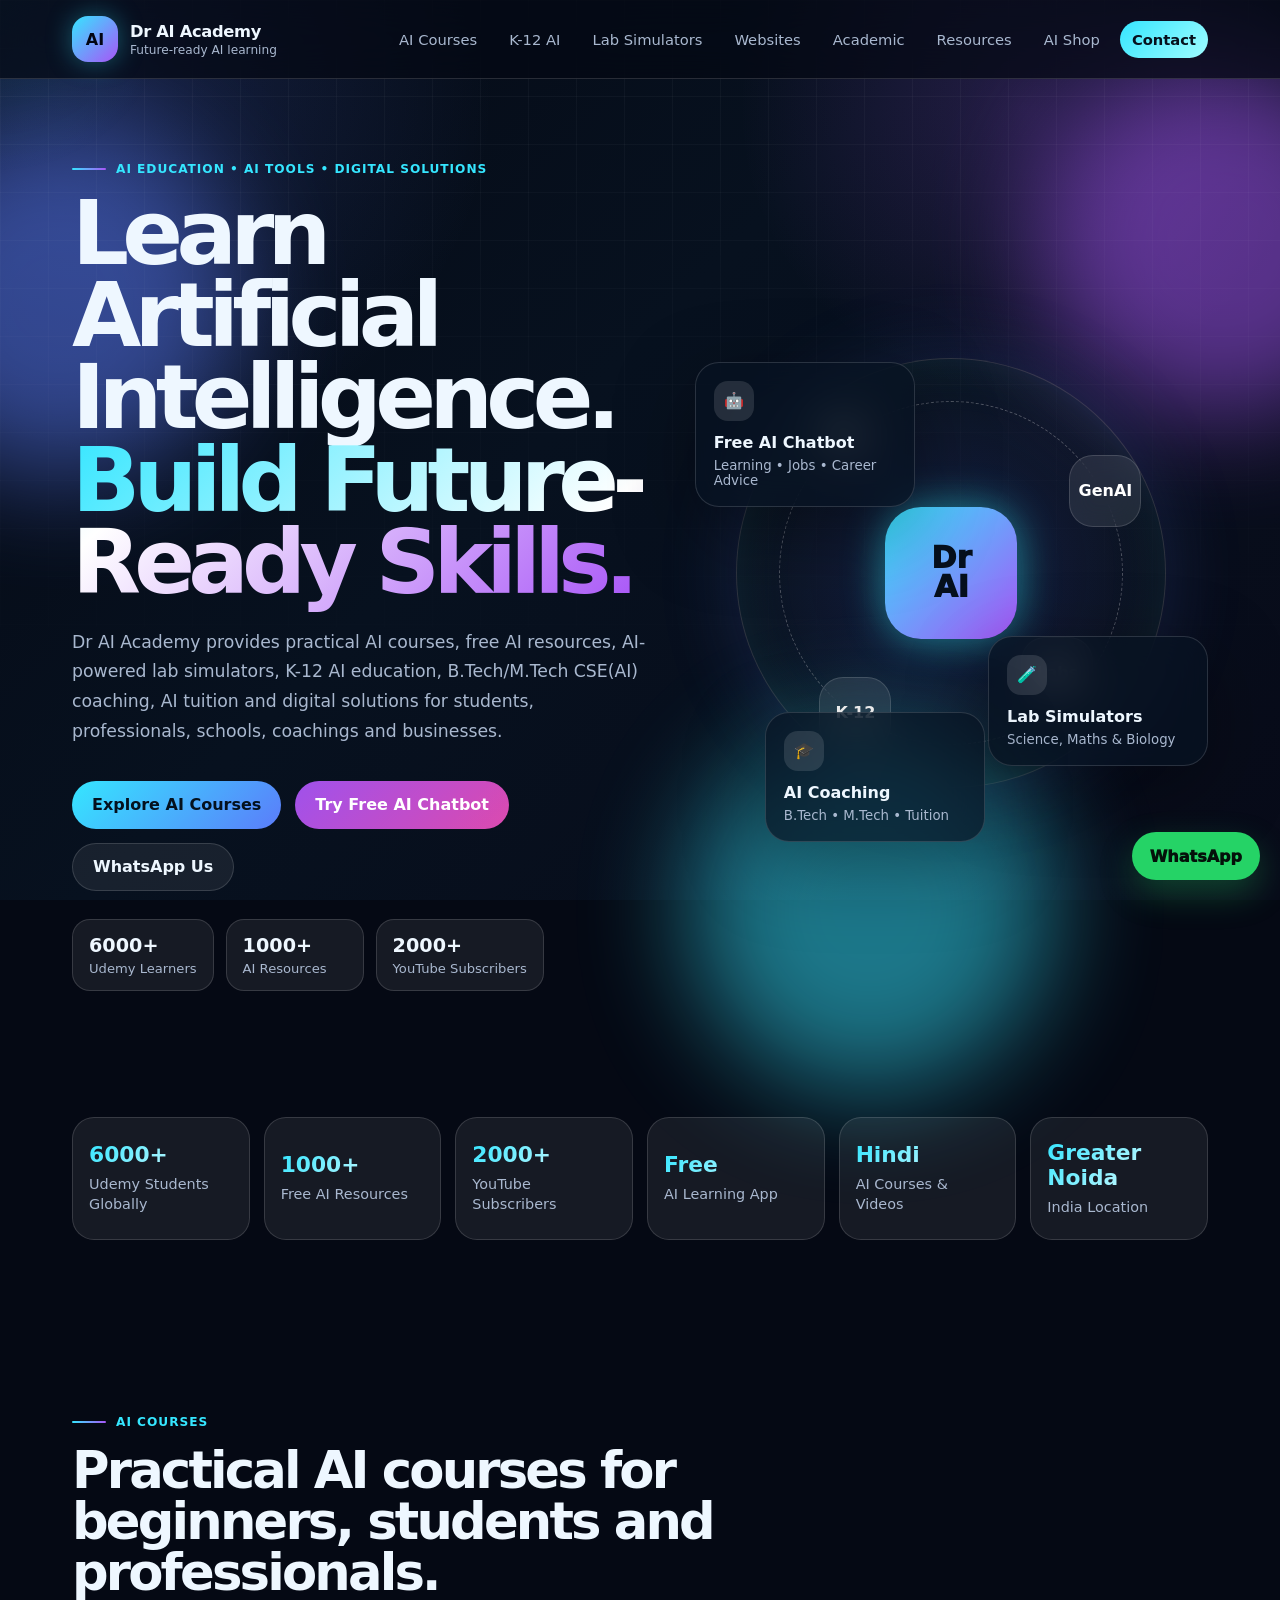
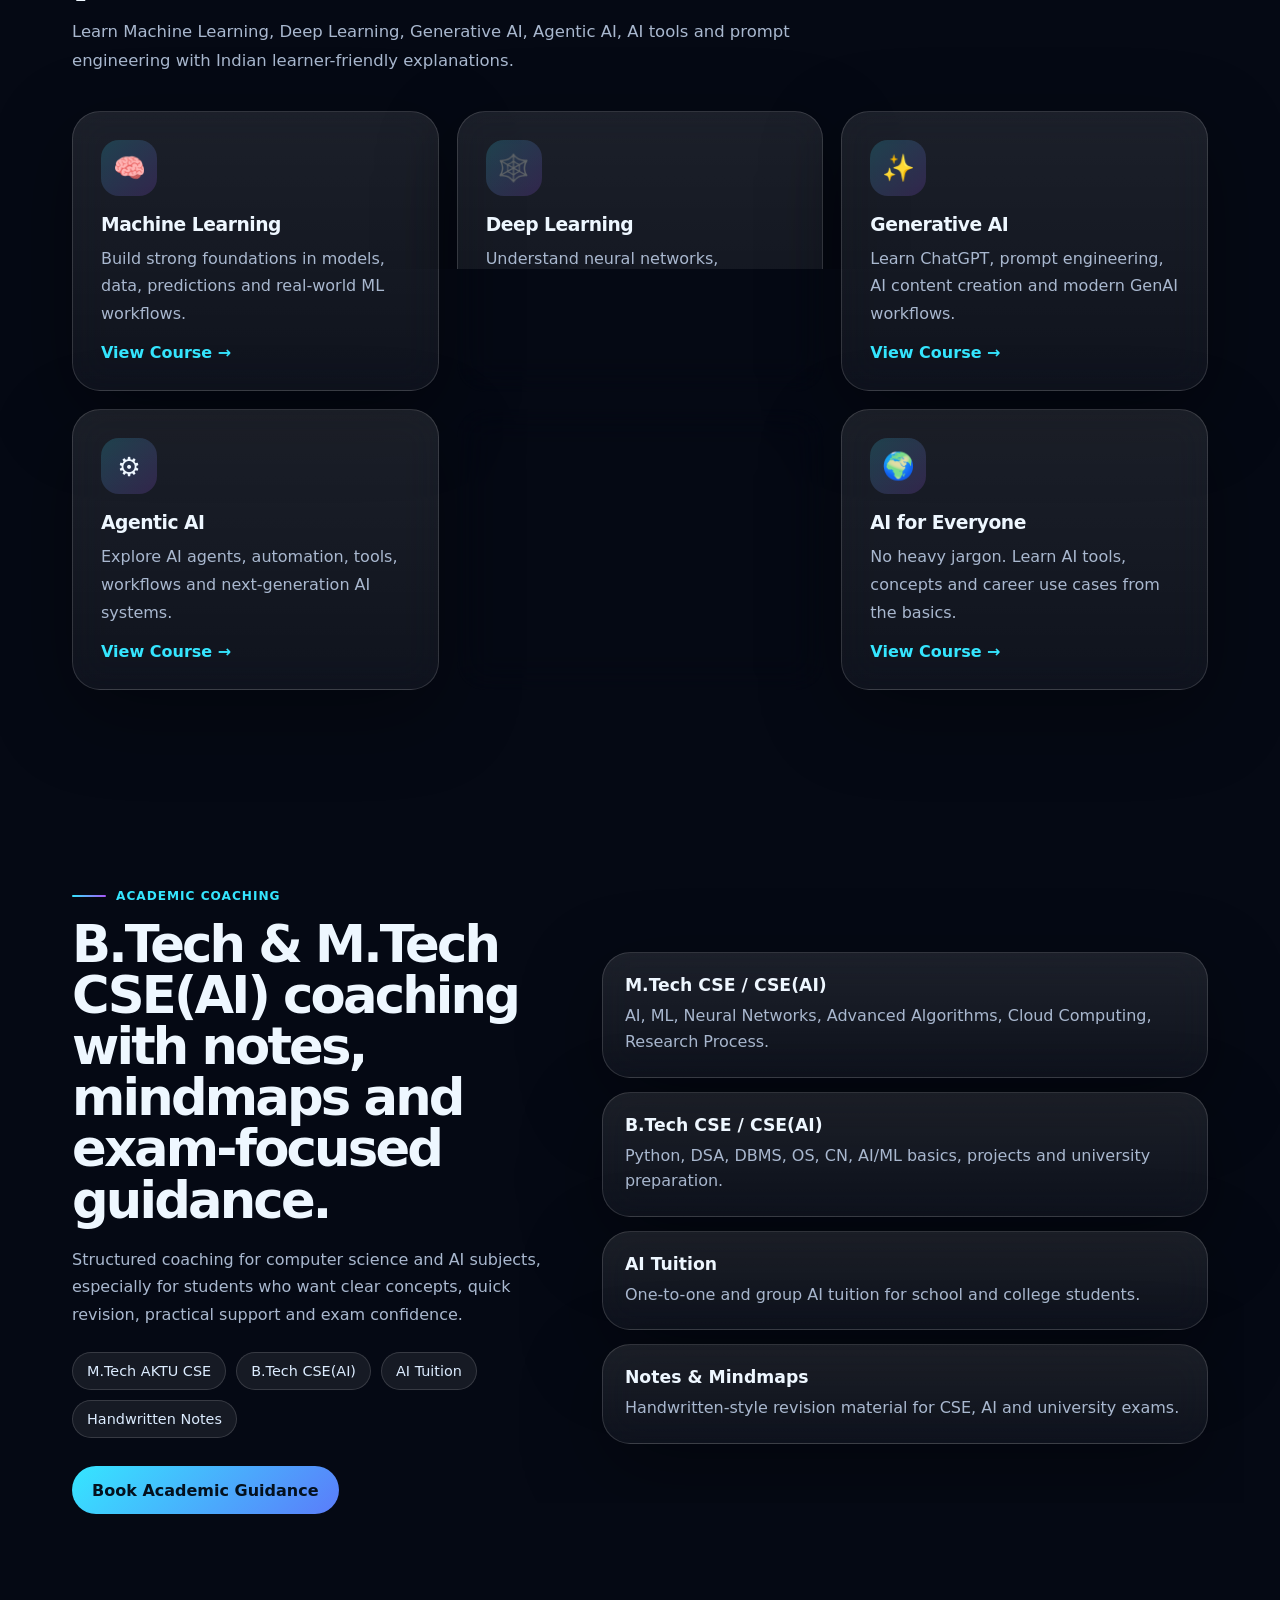
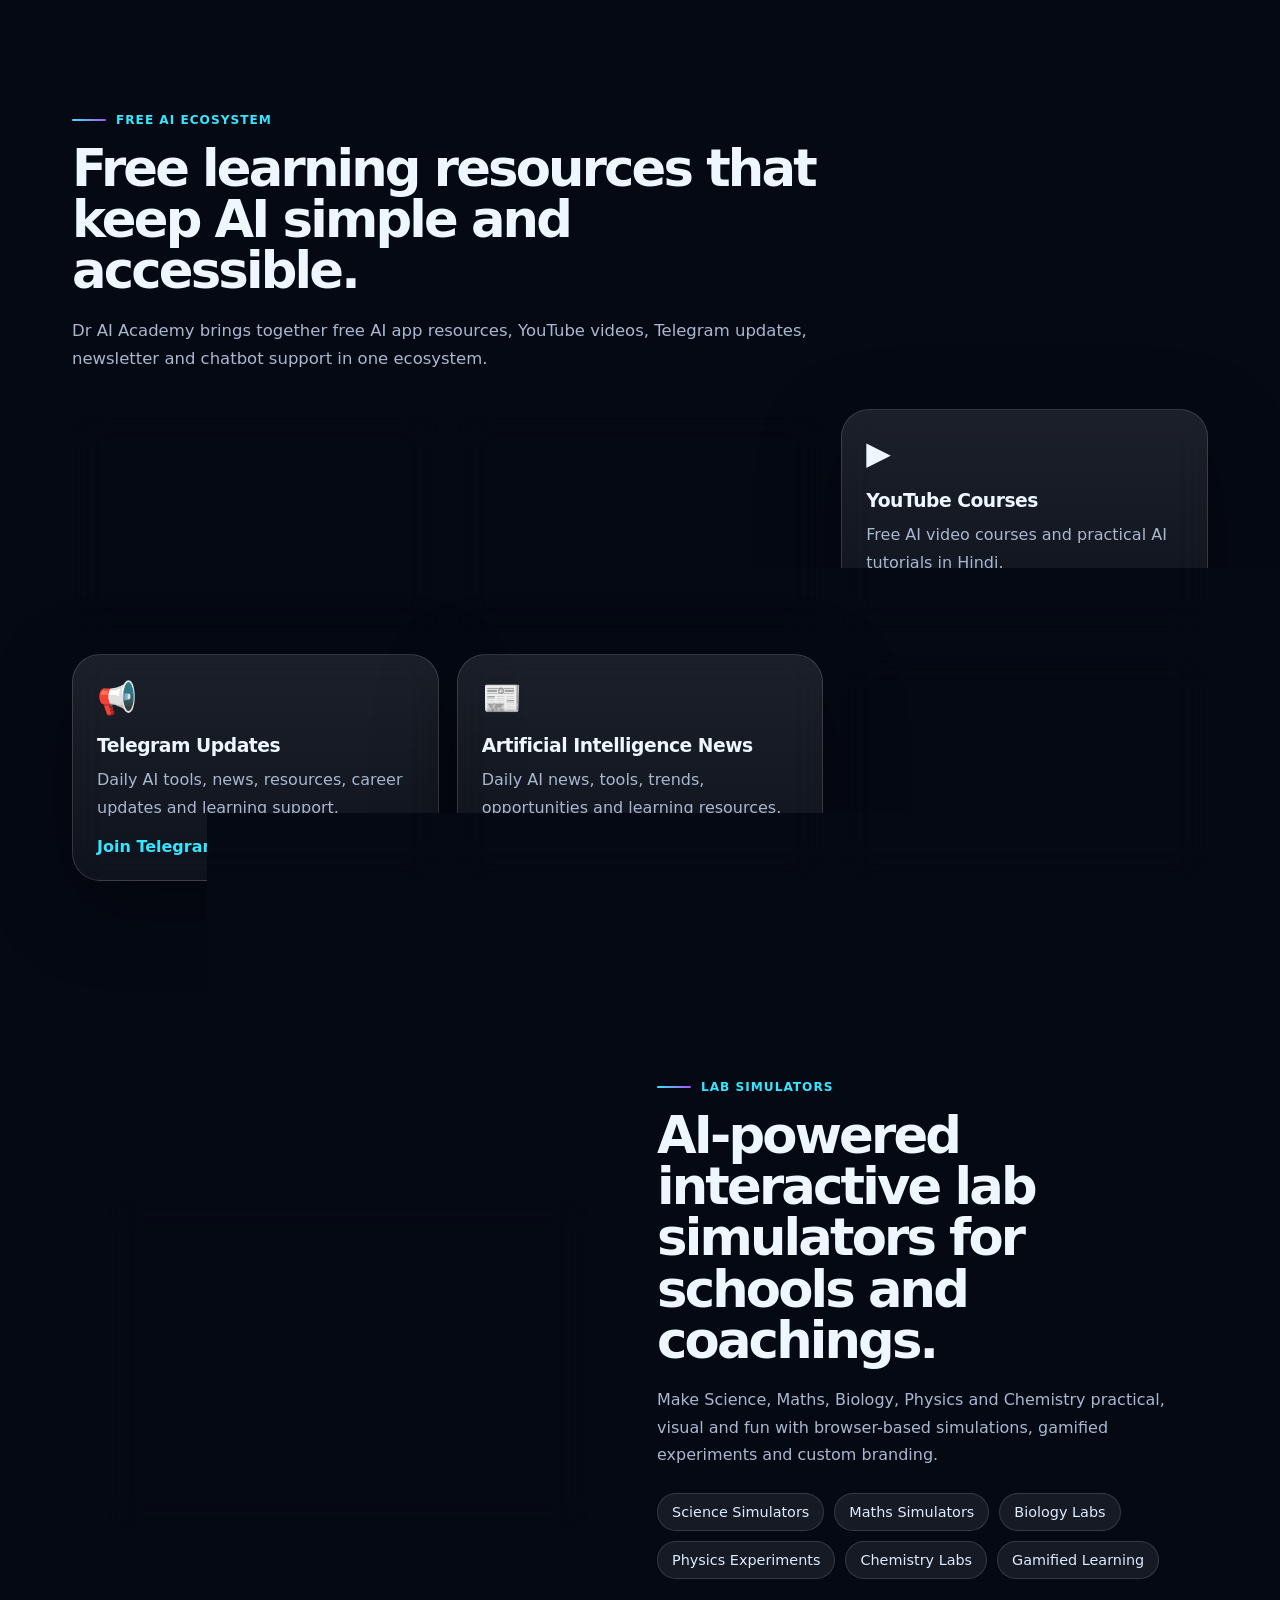
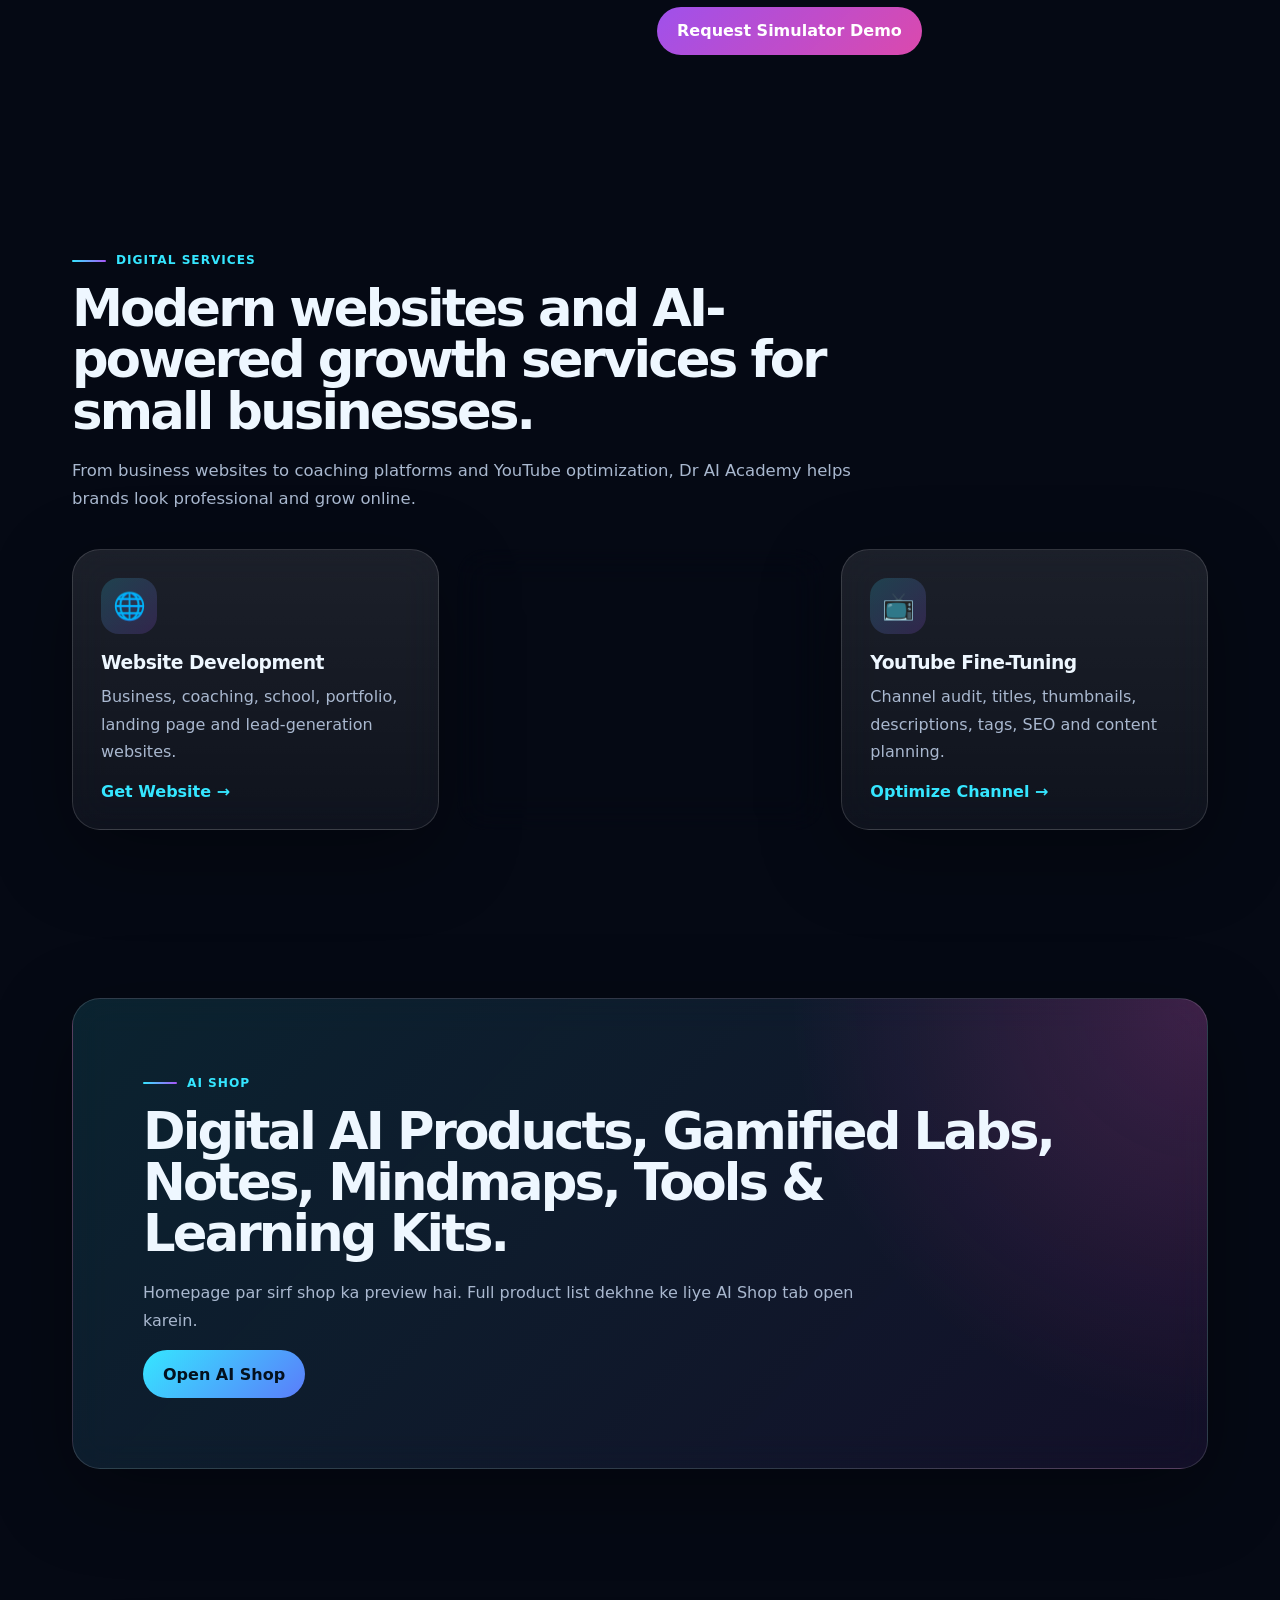
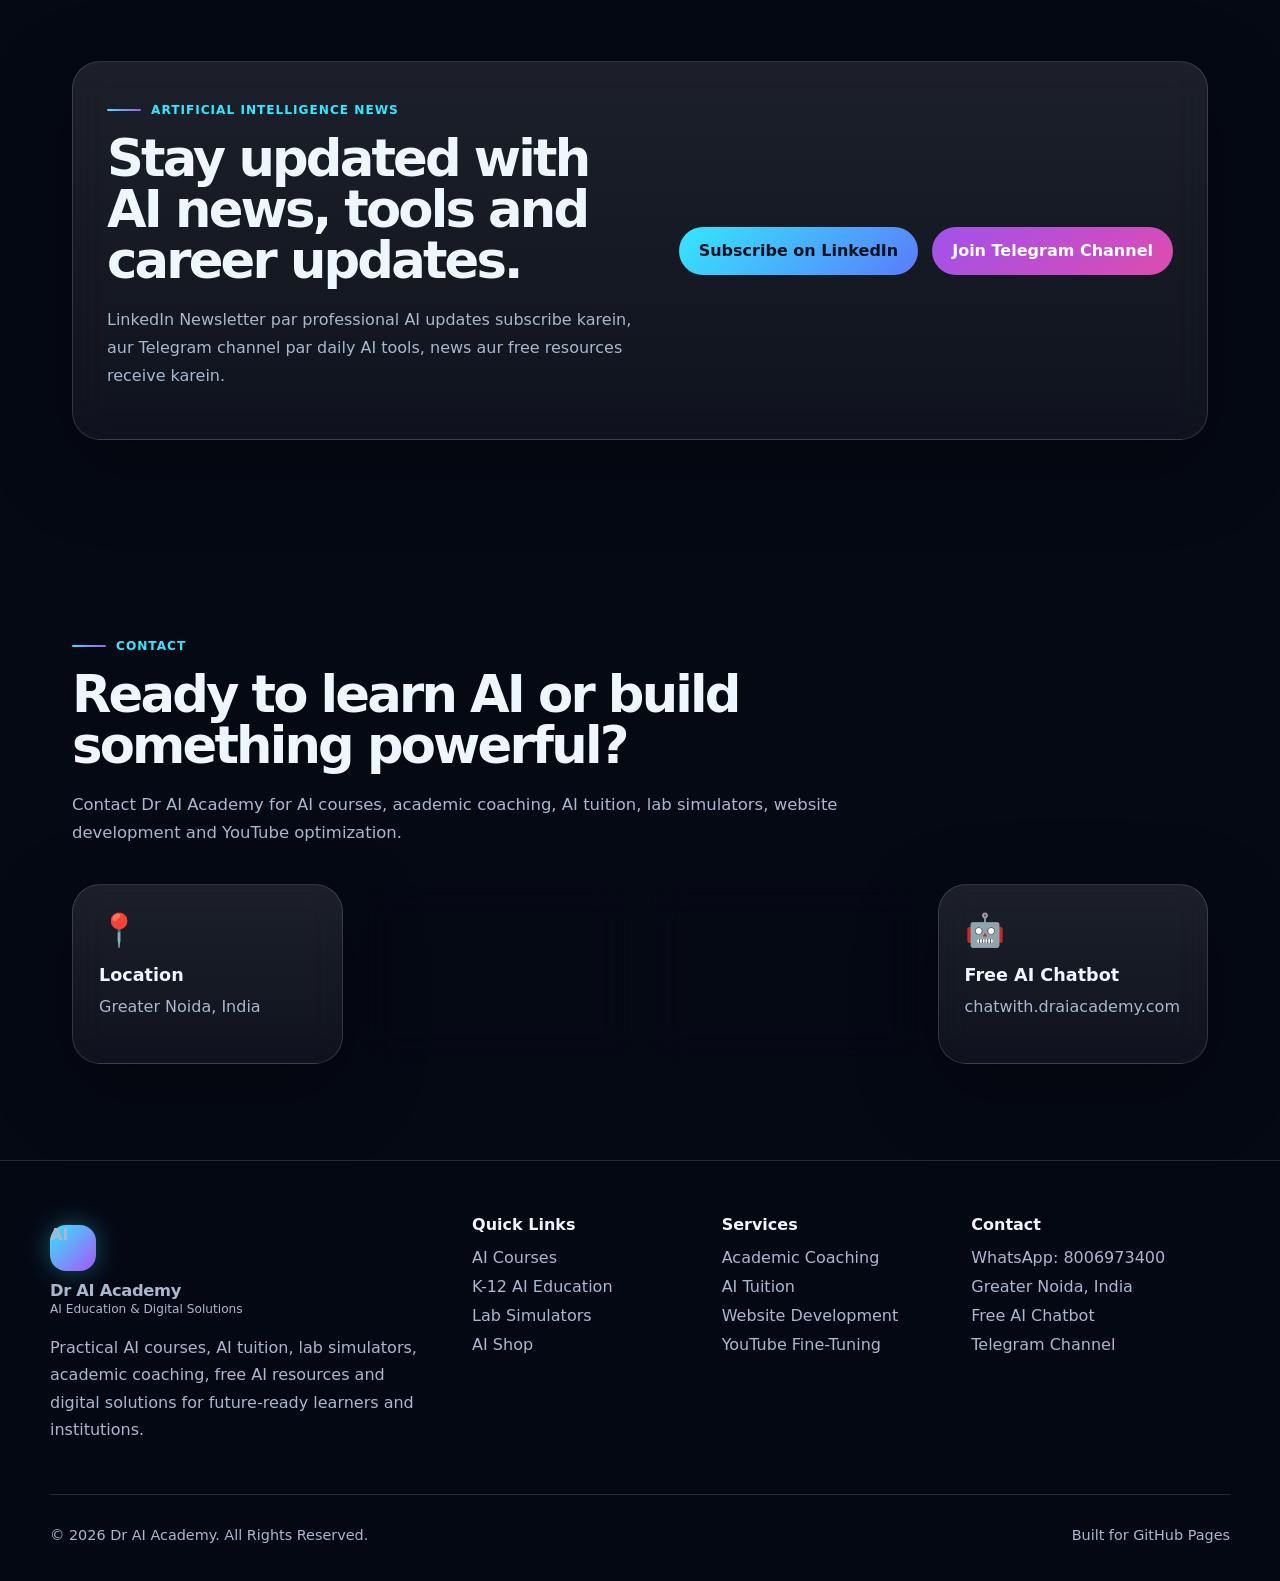
==== commit 976de0c8: "Update index.html" ====
--- a/index.html
+++ b/index.html
@@ -239,7 +239,14 @@
             <h3>NCERT Class 8th Science Gamified Labs</h3>
             <p>Interactive and gamified Science labs for Class 8 students. Designed to make NCERT Science concepts visual, practical and fun.</p>
             <div class="product-price">View Details</div>
-            <button class="btn primary" type="button" onclick="openProductModal()">View Product</button>
+            <a
+  class="btn primary"
+  href="https://superprofile.bio/course/400eb00a-429b-481b-8222-ebdc35437e52"
+  target="_blank"
+  rel="noopener noreferrer"
+>
+  View Product
+</a>
           </article>
         </div>
       </div>
--- a/styles.css
+++ b/styles.css
@@ -125,20 +125,6 @@
 .shop-card { padding: clamp(32px, 6vw, 70px); background: radial-gradient(circle at top right, rgba(255,84,199,.19), transparent 34%), linear-gradient(135deg, rgba(53,230,255,.12), rgba(168,85,247,.09)); }
 .shop-card h2 { max-width: 920px; }
 .shop-card p { max-width: 760px; }
-
-.shop-note {
-  margin-top: 14px;
-  font-size: 14px;
-  color: var(--muted);
-}
-
-@media (max-width: 720px) {
-  .shop-embed-wrap {
-    height: 78vh;
-    min-height: 560px;
-    border-radius: 20px;
-  }
-}
 .newsletter-card { padding: 34px; display: grid; grid-template-columns: 1fr .92fr; gap: 30px; align-items: center; }
 .newsletter-form { display: grid; gap: 12px; }
 .newsletter-form input { width: 100%; height: 54px; border-radius: 18px; border: 1px solid var(--line); background: rgba(255,255,255,.08); color: var(--text); padding: 0 16px; outline: none; }
@@ -204,9 +190,29 @@
   .whatsapp-float { left: 16px; right: 16px; bottom: 14px; }
 }
 
-.community-actions { display: grid; gap: 12px; align-content: center; }
-.community-actions .btn { width: 100%; justify-content: center; }
-.community-actions small { color: var(--muted); line-height: 1.7; }
+/* Page switch: Home and AI Shop pseudo-tabs */
+.page-view { display: none; }
+.page-view.active-page { display: block; }
+.shop-page { min-height: 100vh; padding-top: 96px; }
+.shop-page-inner { padding-top: 40px; }
+.shop-page-title { font-size: clamp(2.4rem, 6vw, 5rem); line-height: 1.02; margin-bottom: 18px; }
+.back-home-btn {
+  display: inline-flex;
+  align-items: center;
+  gap: 8px;
+  margin-bottom: 28px;
+  border: 1px solid var(--line);
+  border-radius: 999px;
+  background: rgba(255,255,255,.08);
+  color: var(--text);
+  padding: 12px 18px;
+  font-weight: 800;
+  cursor: pointer;
+}
+.back-home-btn:hover { border-color: rgba(53,230,255,.5); color: var(--cyan); }
+.newsletter-actions { display: flex; flex-wrap: wrap; gap: 14px; justify-content: flex-end; }
+
+/* Product cards and same-page product modal */
 .shop-product-grid {
   display: grid;
   grid-template-columns: minmax(260px, 420px);
@@ -214,7 +220,10 @@
   gap: 24px;
   margin-top: 34px;
 }
-
+.all-products-grid {
+  grid-template-columns: repeat(auto-fit, minmax(280px, 420px));
+  justify-content: flex-start;
+}
 .product-card {
   position: relative;
   padding: 28px;
@@ -227,7 +236,6 @@
   text-align: left;
   overflow: hidden;
 }
-
 .product-card::before {
   content: "";
   position: absolute;
@@ -238,7 +246,6 @@
   filter: blur(35px);
   border-radius: 50%;
 }
-
 .product-badge {
   display: inline-flex;
   padding: 8px 12px;
@@ -249,30 +256,10 @@
   font-size: 13px;
   margin-bottom: 18px;
 }
-
-.product-icon {
-  font-size: 44px;
-  margin-bottom: 16px;
-}
-
-.product-card h3 {
-  font-size: 26px;
-  margin-bottom: 12px;
-}
-
-.product-card p {
-  color: var(--muted);
-  line-height: 1.7;
-  margin-bottom: 18px;
-}
-
-.product-price {
-  font-size: 24px;
-  font-weight: 800;
-  color: var(--text);
-  margin-bottom: 22px;
-}
-
+.product-icon { font-size: 44px; margin-bottom: 16px; }
+.product-card h3 { font-size: 26px; margin-bottom: 12px; }
+.product-card p { color: var(--muted); line-height: 1.7; margin-bottom: 18px; }
+.product-price { font-size: 24px; font-weight: 800; color: var(--text); margin-bottom: 22px; }
 .product-modal {
   position: fixed;
   inset: 0;
@@ -284,11 +271,7 @@
   background: rgba(2, 6, 23, .78);
   backdrop-filter: blur(18px);
 }
-
-.product-modal.show {
-  display: flex;
-}
-
+.product-modal.show { display: flex; }
 .product-modal-box {
   position: relative;
   width: min(620px, 100%);
@@ -296,12 +279,10 @@
   overflow-y: auto;
   padding: 34px;
   border-radius: 32px;
-  background:
-    linear-gradient(145deg, rgba(15, 23, 42, .96), rgba(30, 41, 59, .94));
+  background: linear-gradient(145deg, rgba(15, 23, 42, .96), rgba(30, 41, 59, .94));
   border: 1px solid rgba(255, 255, 255, .14);
   box-shadow: 0 35px 120px rgba(0, 0, 0, .55);
 }
-
 .modal-close {
   position: absolute;
   top: 18px;
@@ -315,55 +296,16 @@
   font-size: 26px;
   cursor: pointer;
 }
-
-.product-modal-icon {
-  font-size: 54px;
-  margin-bottom: 16px;
-}
-
-.product-modal-box h2 {
-  font-size: clamp(28px, 5vw, 42px);
-  margin-bottom: 14px;
-}
-
-.product-modal-box p {
-  color: var(--muted);
-  line-height: 1.8;
-}
-
-.product-list {
-  margin: 22px 0;
-  padding-left: 22px;
-  color: var(--muted);
-  line-height: 1.9;
-}
-
-.product-modal-price {
-  font-size: 28px;
-  font-weight: 900;
-  margin-bottom: 24px;
-}
-
-.product-modal-actions {
-  display: flex;
-  gap: 14px;
-  flex-wrap: wrap;
-}
-
-.shop-note {
-  margin-top: 18px;
-  color: var(--muted);
-  font-size: 14px;
-}
-
-@media (max-width: 560px) {
-  .product-modal-box {
-    padding: 26px;
-    border-radius: 24px;
-  }
-
-  .product-modal-actions .btn {
-    width: 100%;
-    justify-content: center;
-  }
-}
+.product-modal-icon { font-size: 54px; margin-bottom: 16px; }
+.product-modal-box h2 { font-size: clamp(28px, 5vw, 42px); margin-bottom: 14px; }
+.product-modal-box p { color: var(--muted); line-height: 1.8; }
+.product-list { margin: 22px 0; padding-left: 22px; color: var(--muted); line-height: 1.9; }
+.product-modal-price { font-size: 28px; font-weight: 900; margin-bottom: 24px; }
+.product-modal-actions { display: flex; gap: 14px; flex-wrap: wrap; }
+.shop-note { margin-top: 18px; color: var(--muted); font-size: 14px; }
+
+@media (max-width: 720px) {
+  .newsletter-actions { justify-content: flex-start; }
+  .newsletter-actions .btn, .product-modal-actions .btn { width: 100%; justify-content: center; }
+  .product-modal-box { padding: 26px; border-radius: 24px; }
+}
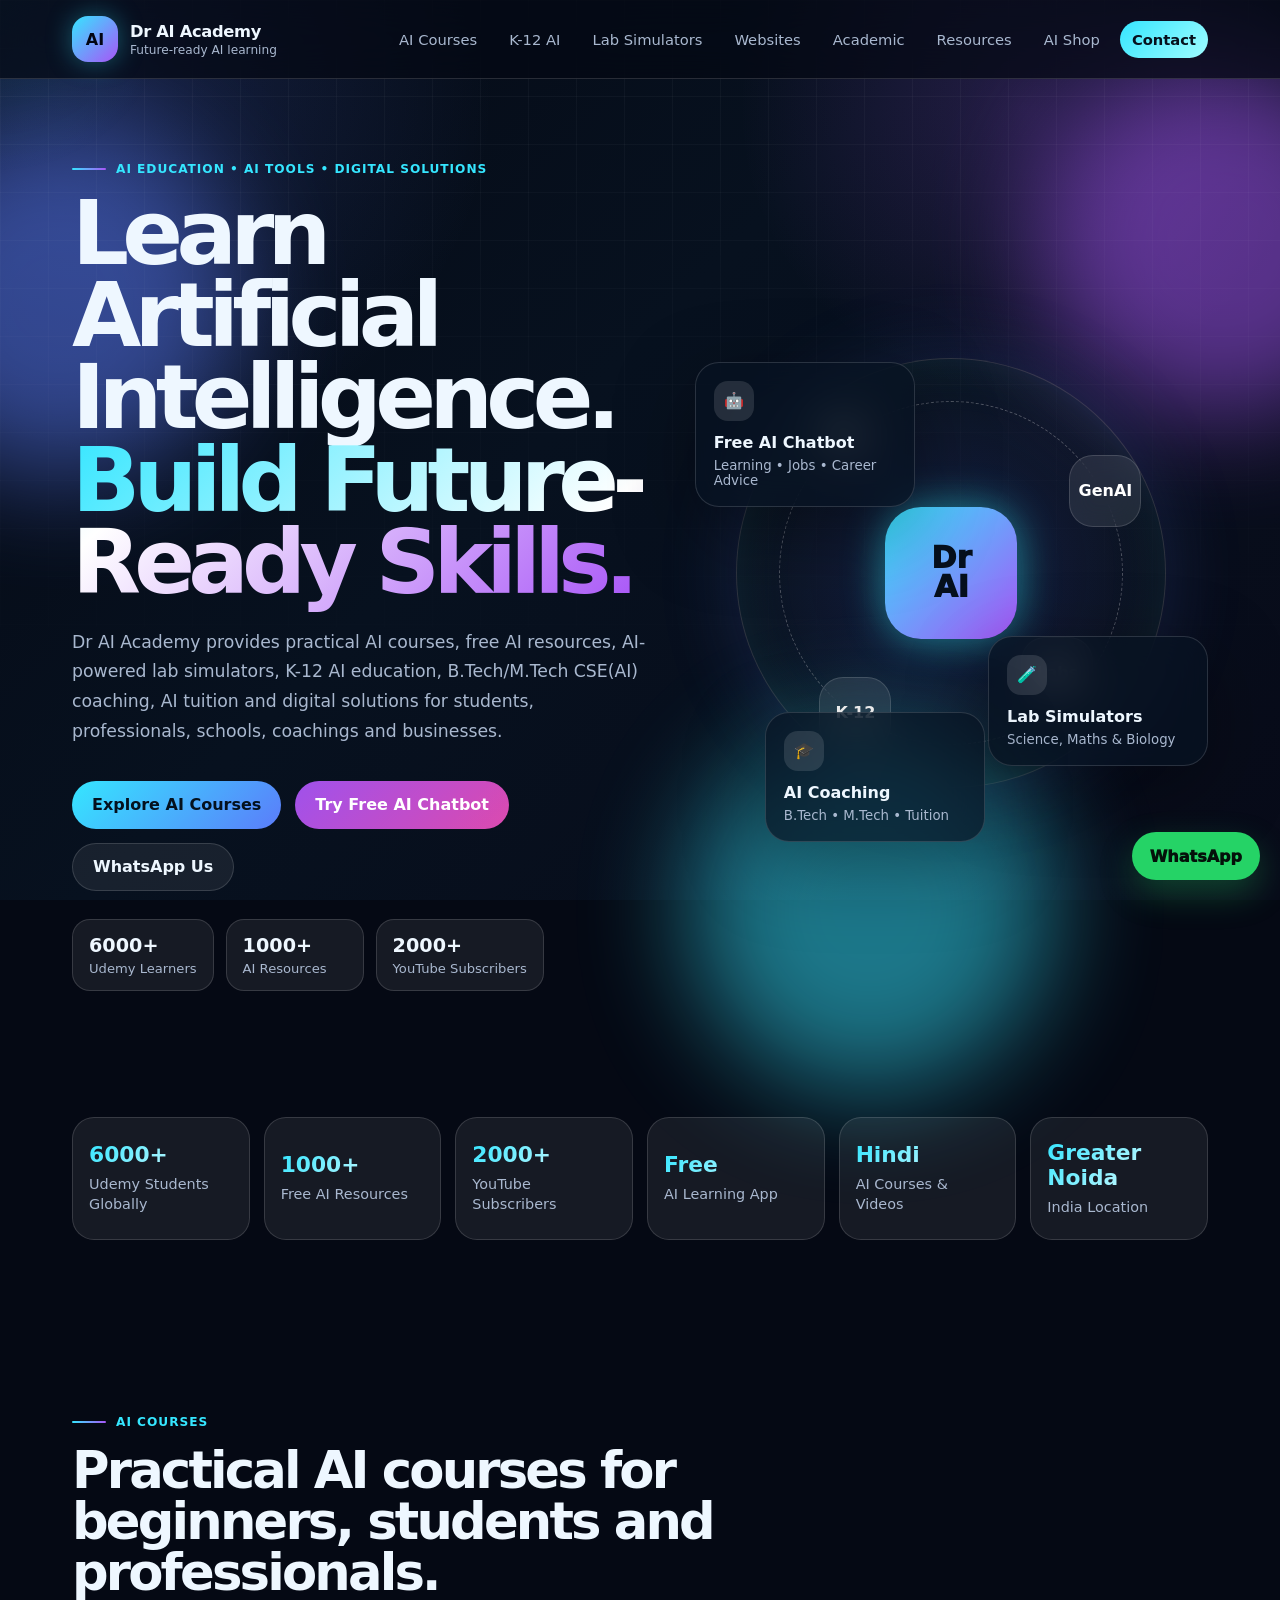
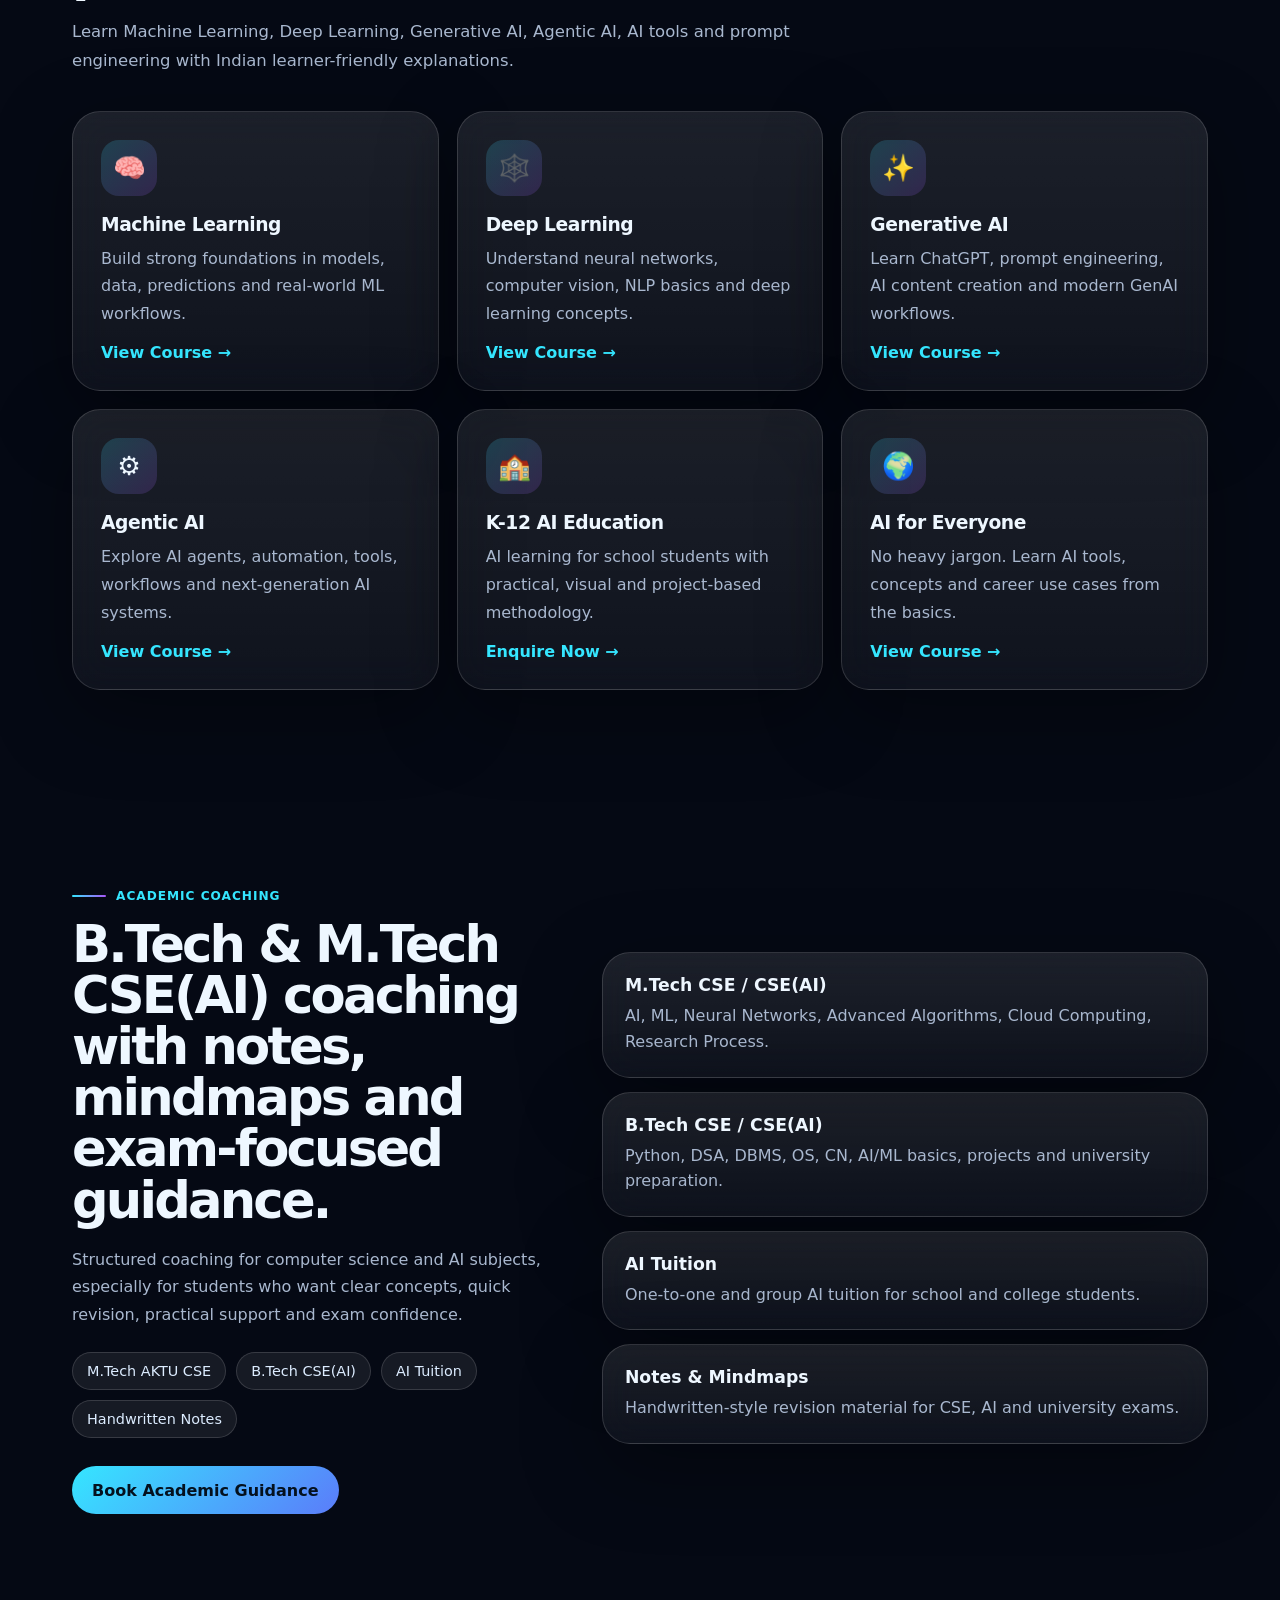
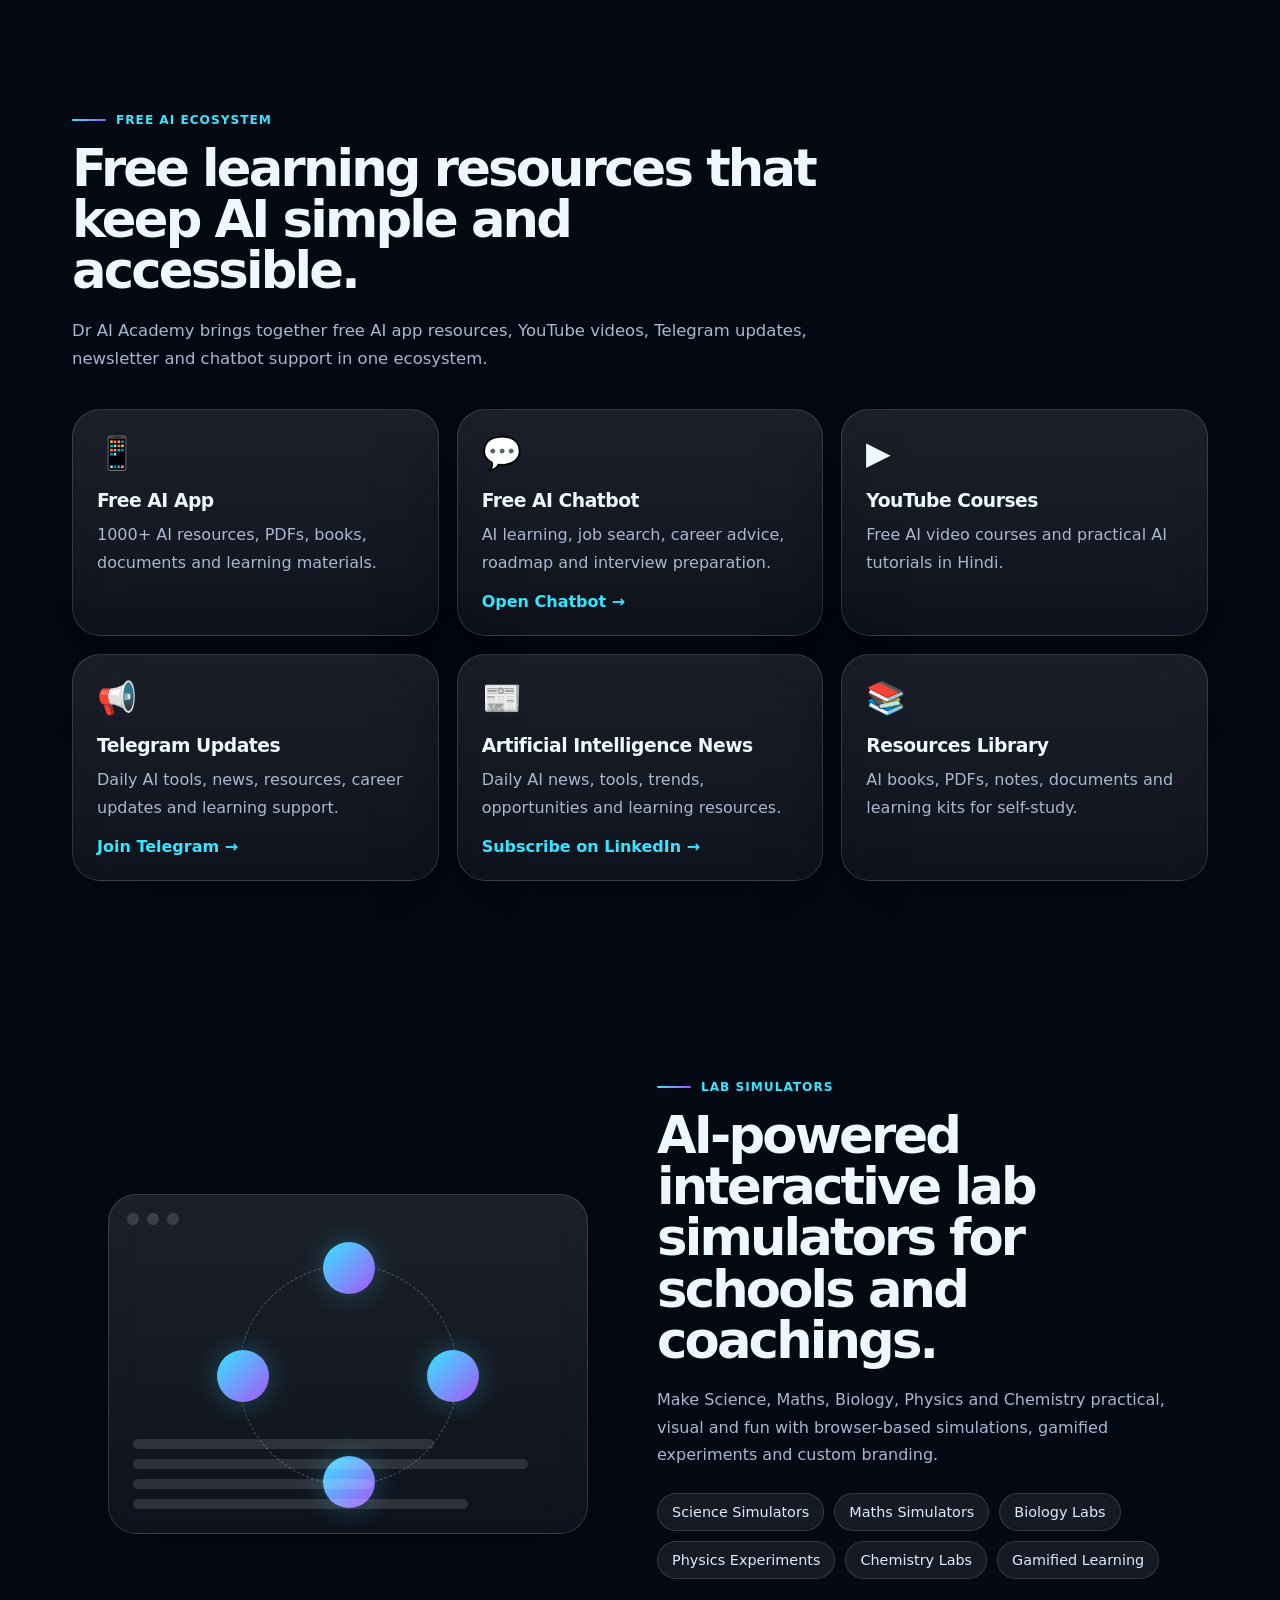
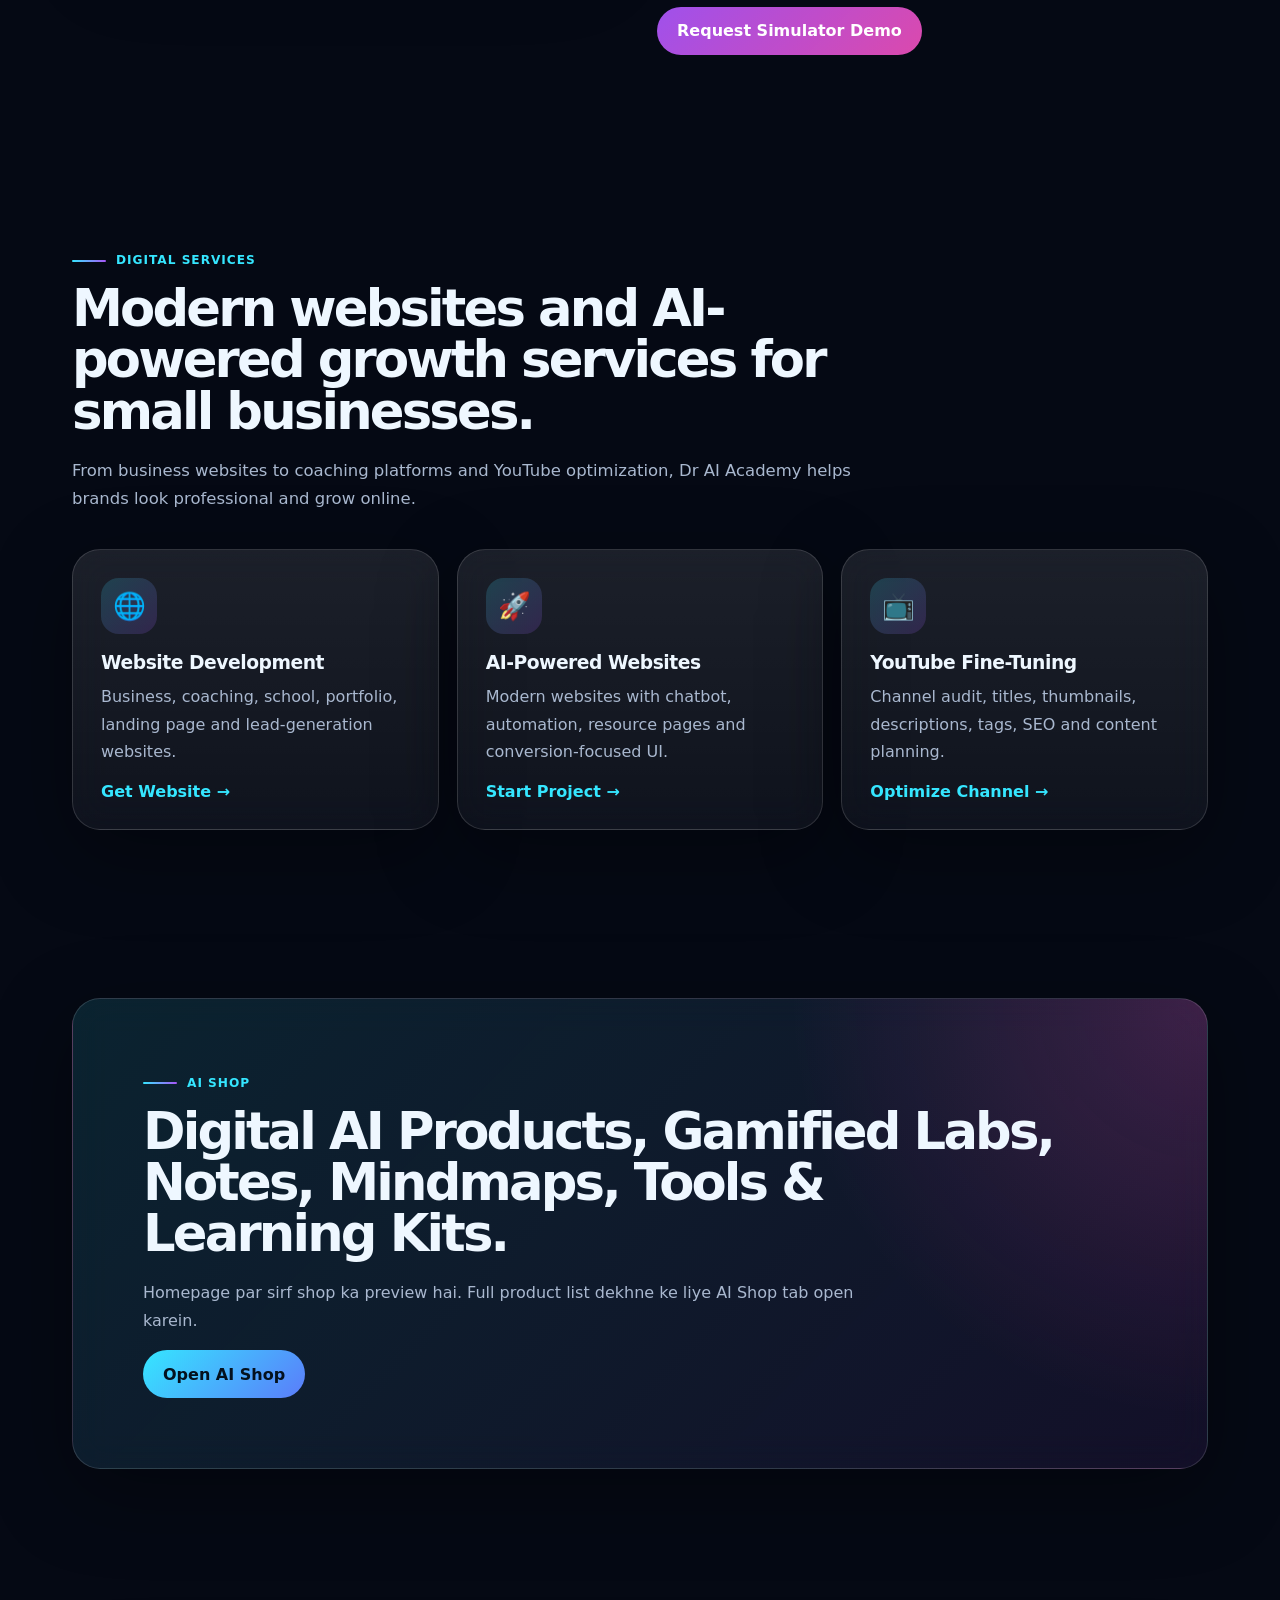
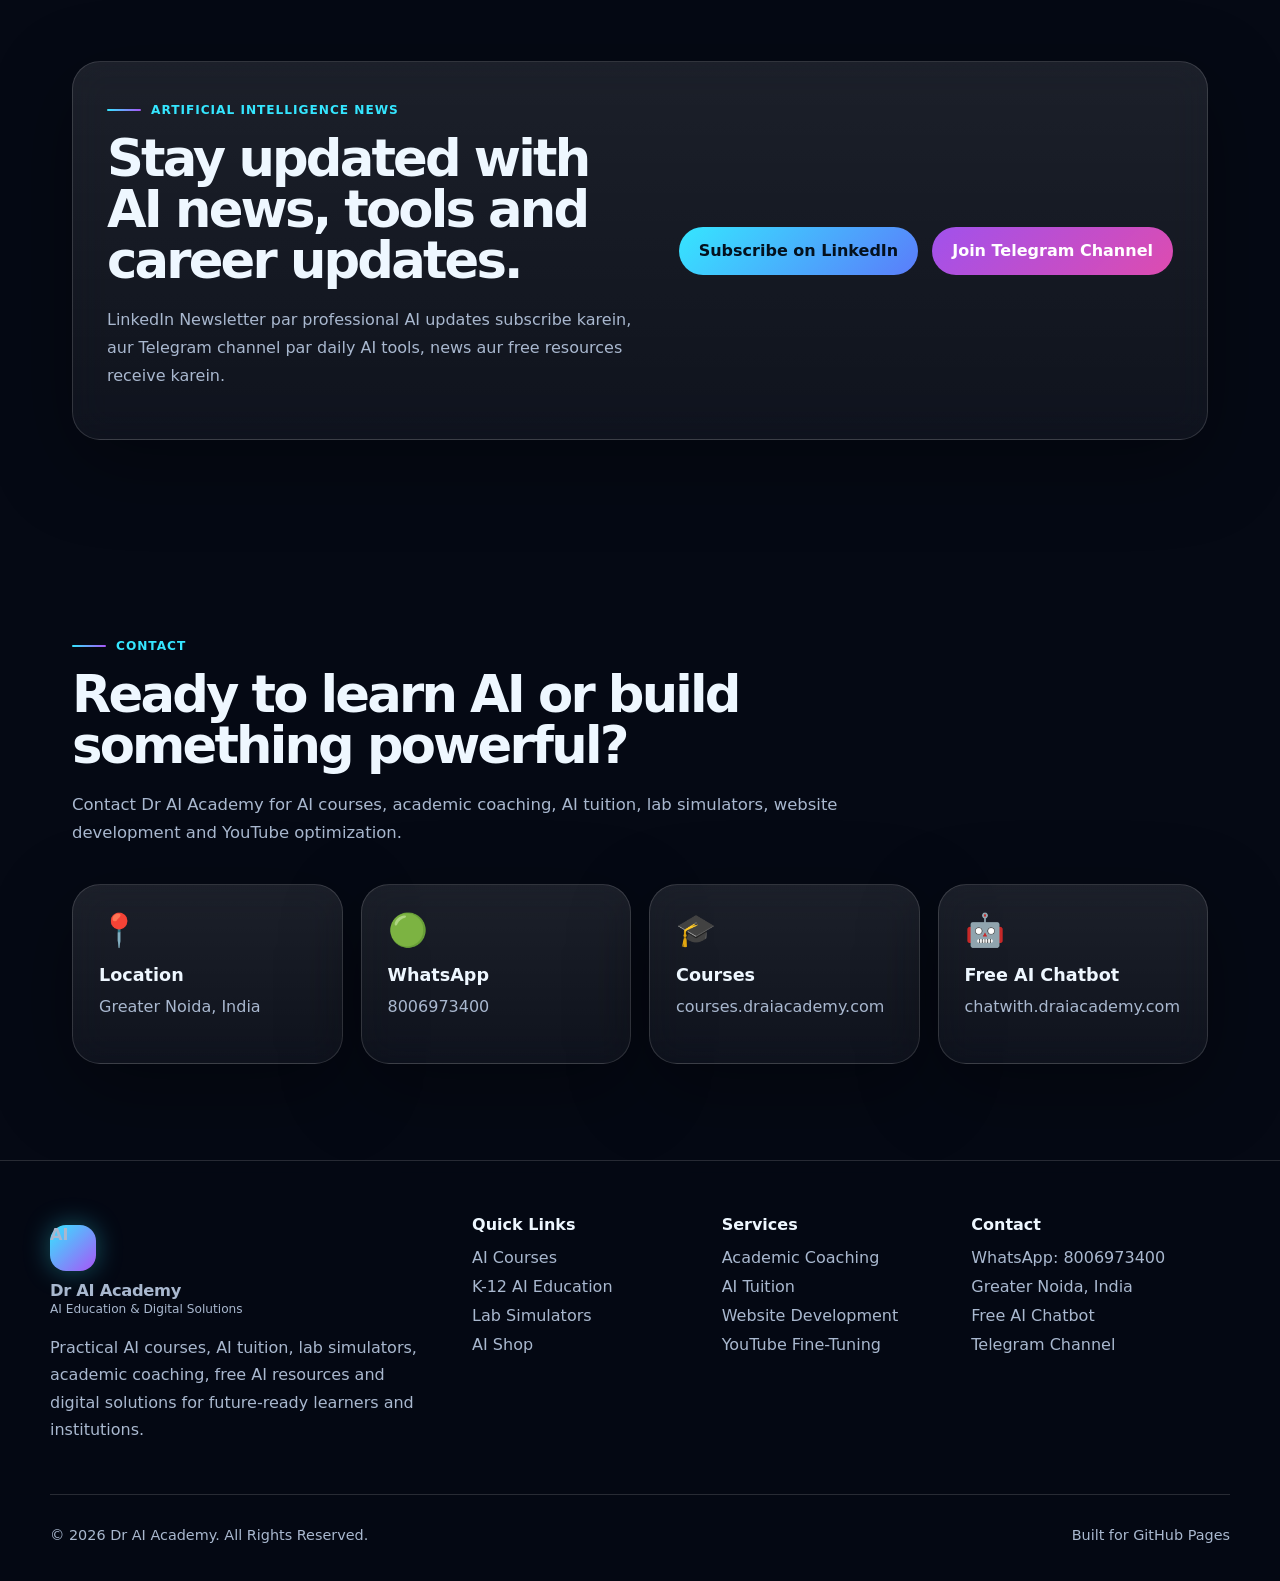
==== commit 68d46f9f: "Update index.html" ====
--- a/index.html
+++ b/index.html
@@ -229,7 +229,9 @@
         <div class="section-head reveal visible">
           <p class="eyebrow"><span></span> AI Shop</p>
           <h1 class="shop-page-title">Dr AI Academy Digital Shop</h1>
-          <p>Yahan Dr AI Academy ke digital products, gamified labs, notes, mindmaps, AI resources aur learning kits list honge. Product details same page par popup me open honge. Purchase page secure Superprofile tab me open hoga.</p>
+          <p> Explore premium AI learning products, gamified labs, handwritten-style notes,
+  mindmaps, templates and digital learning kits designed for students, teachers
+  and future-ready learners.</p>
         </div>
 
         <div class="shop-product-grid all-products-grid">
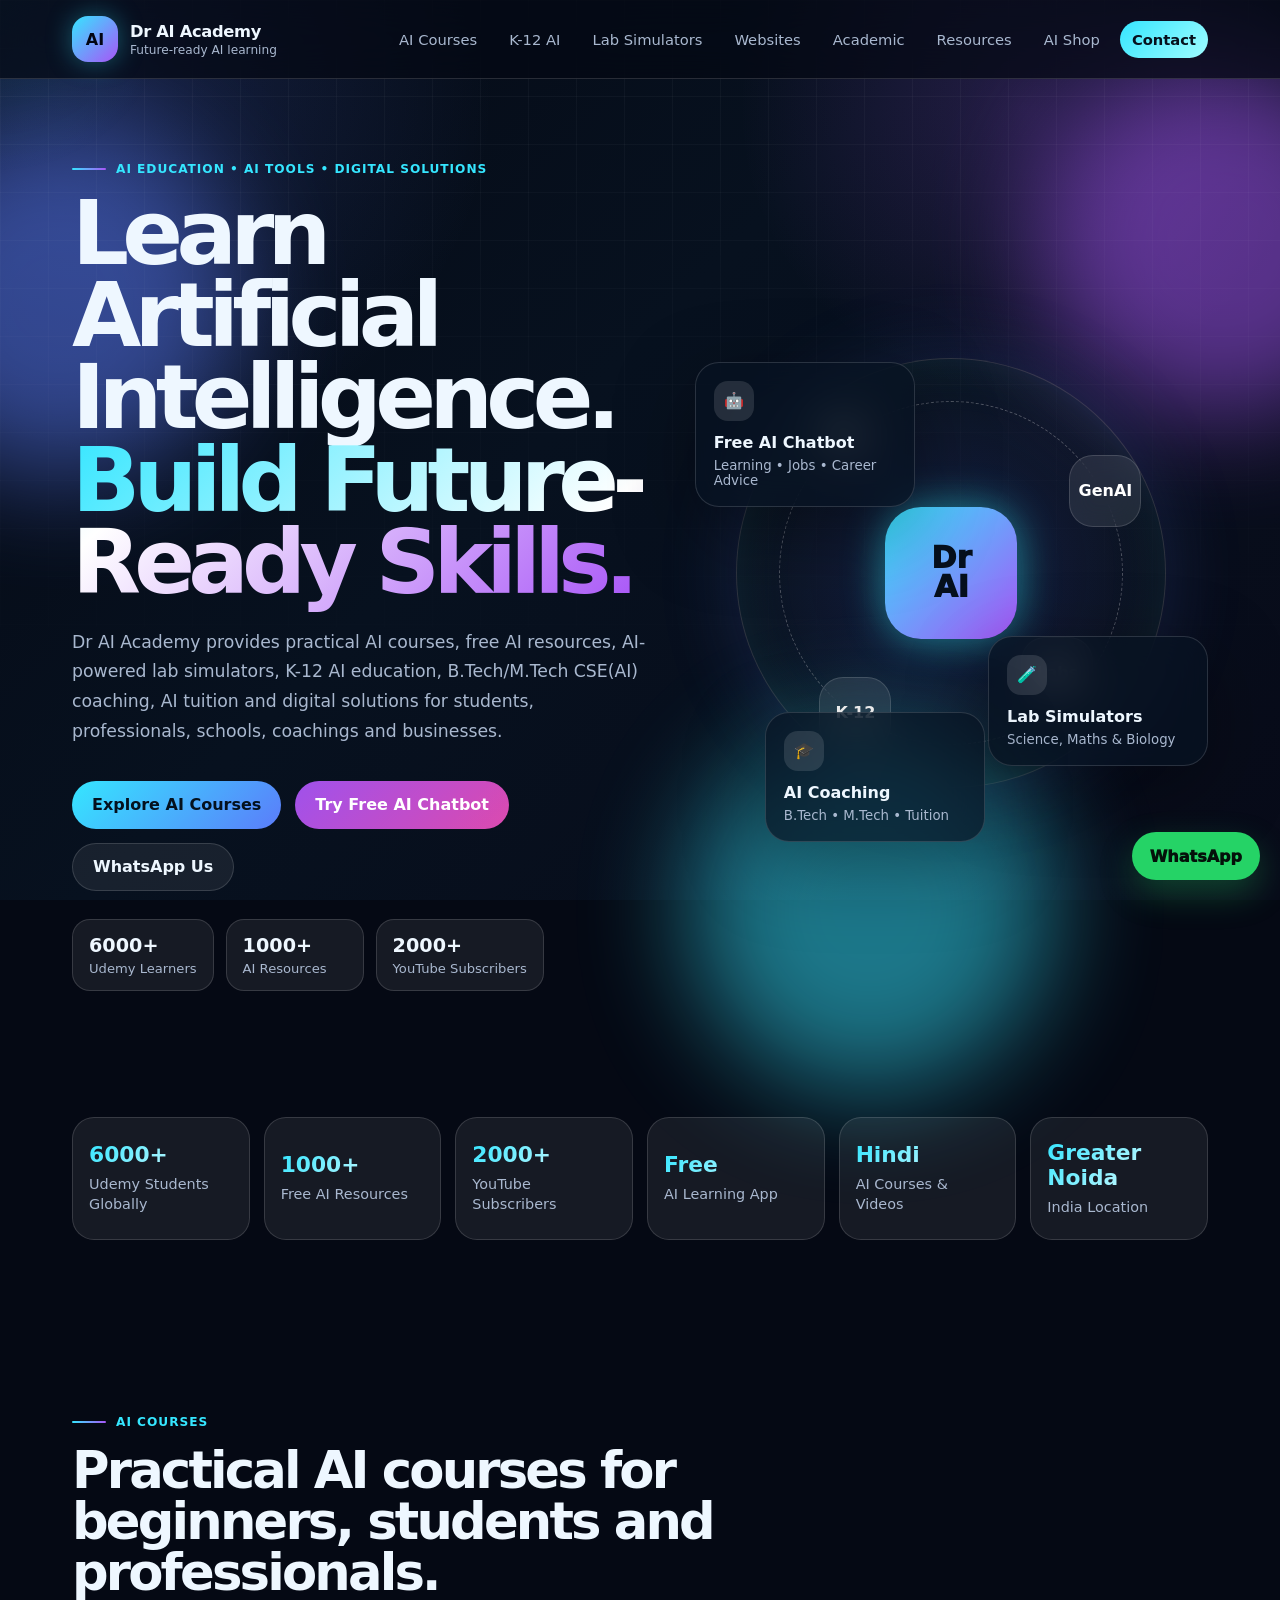
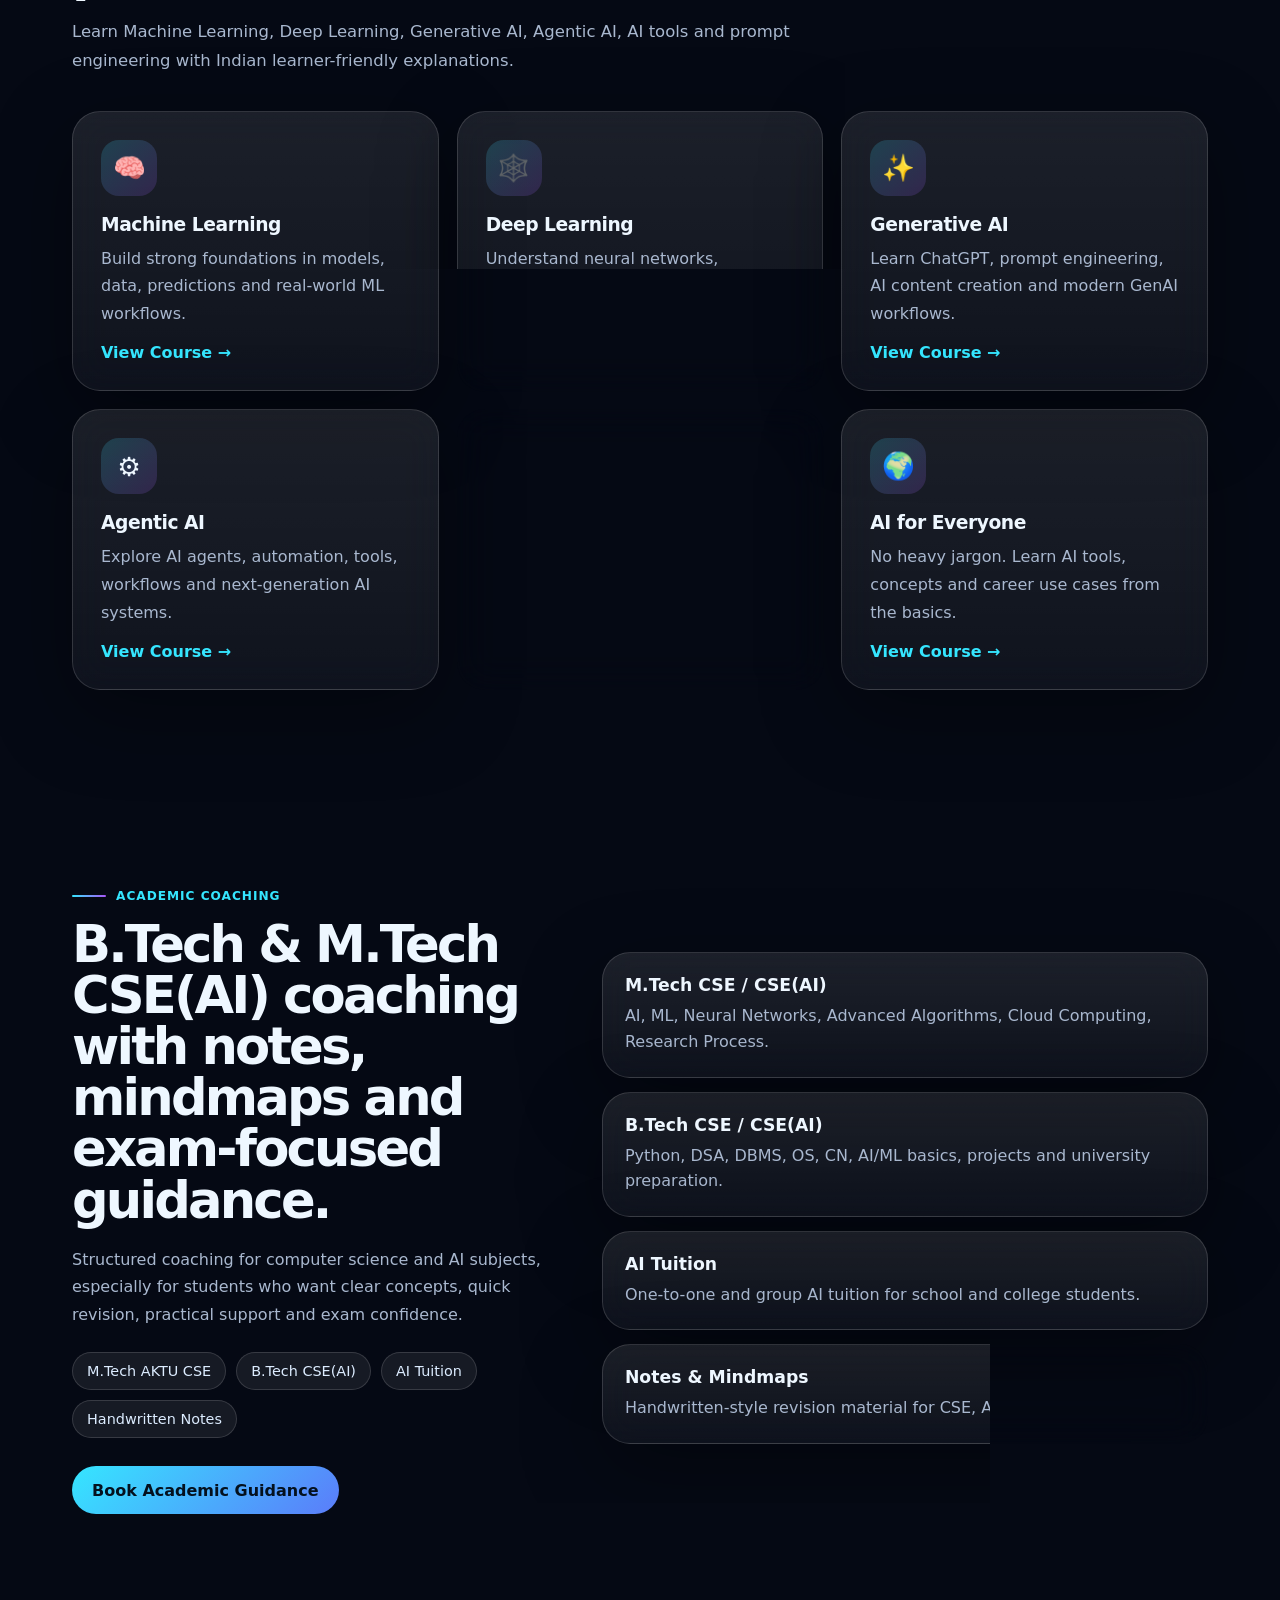
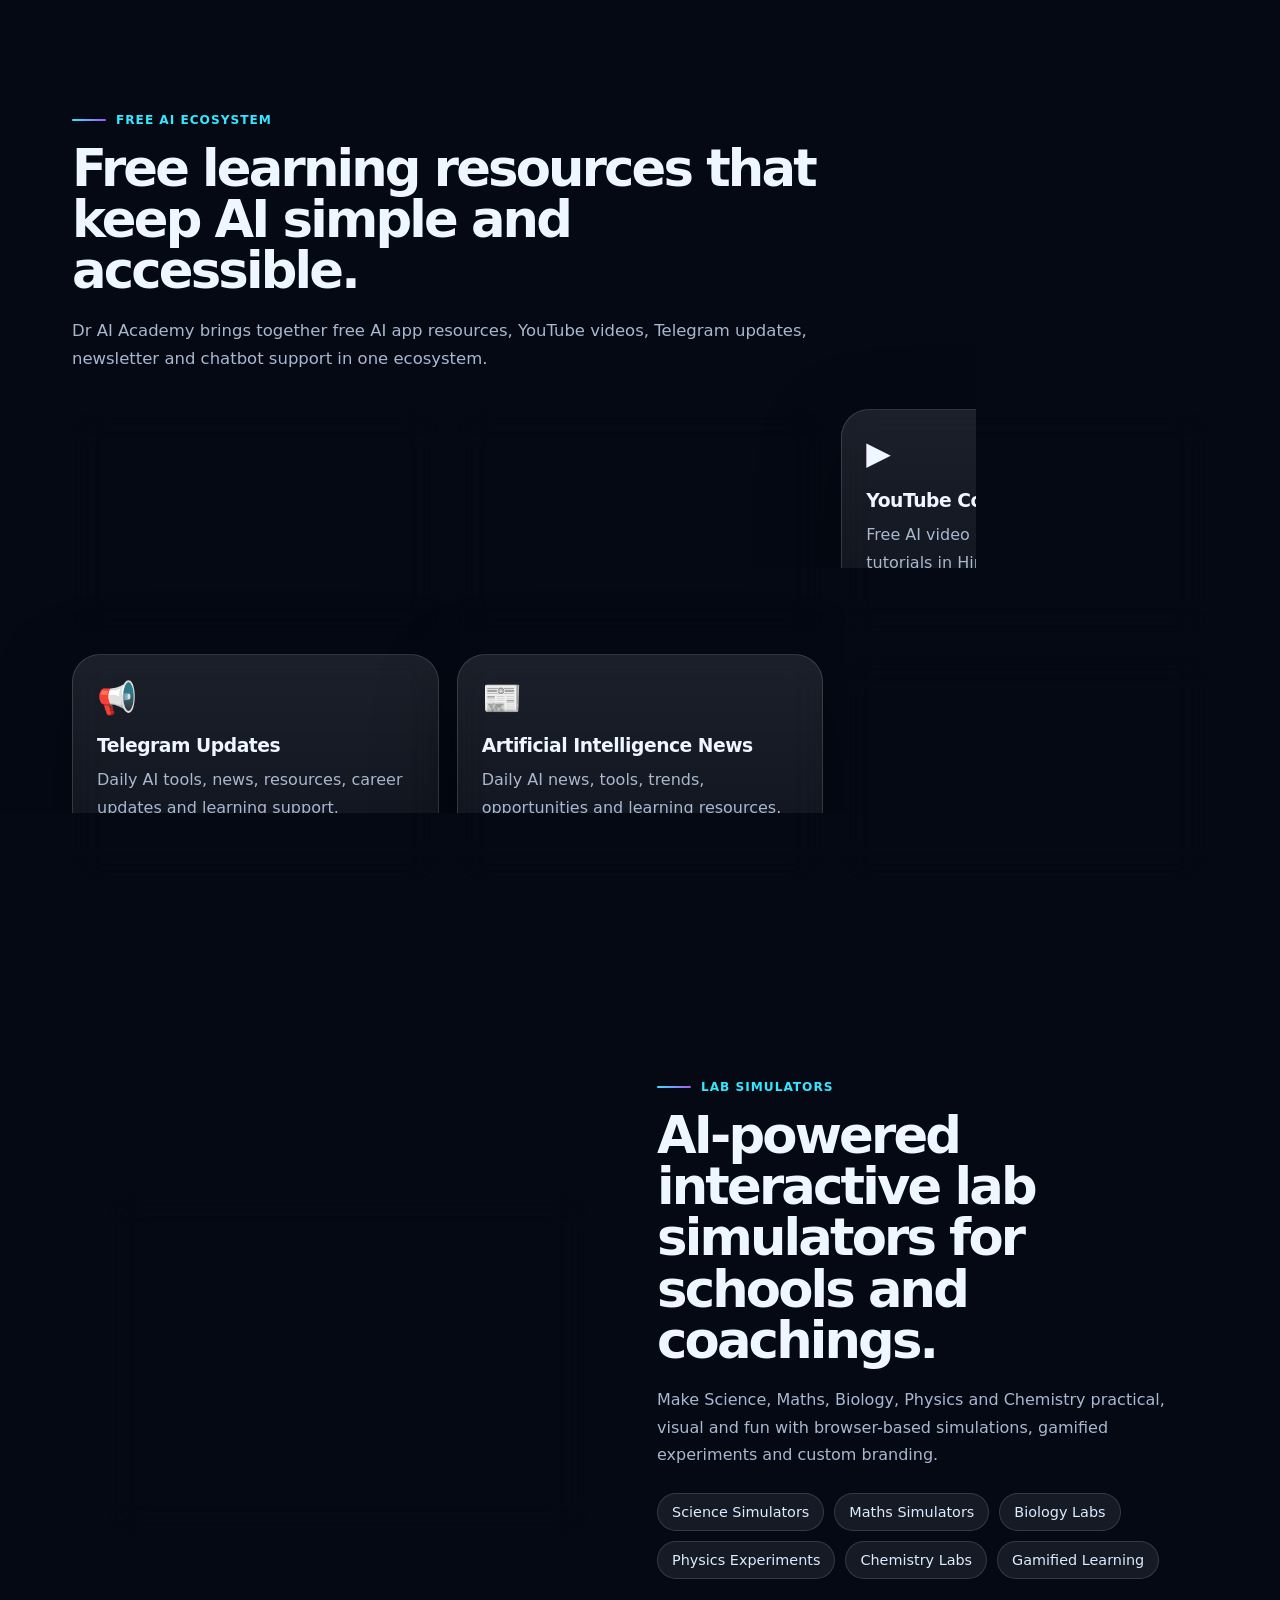
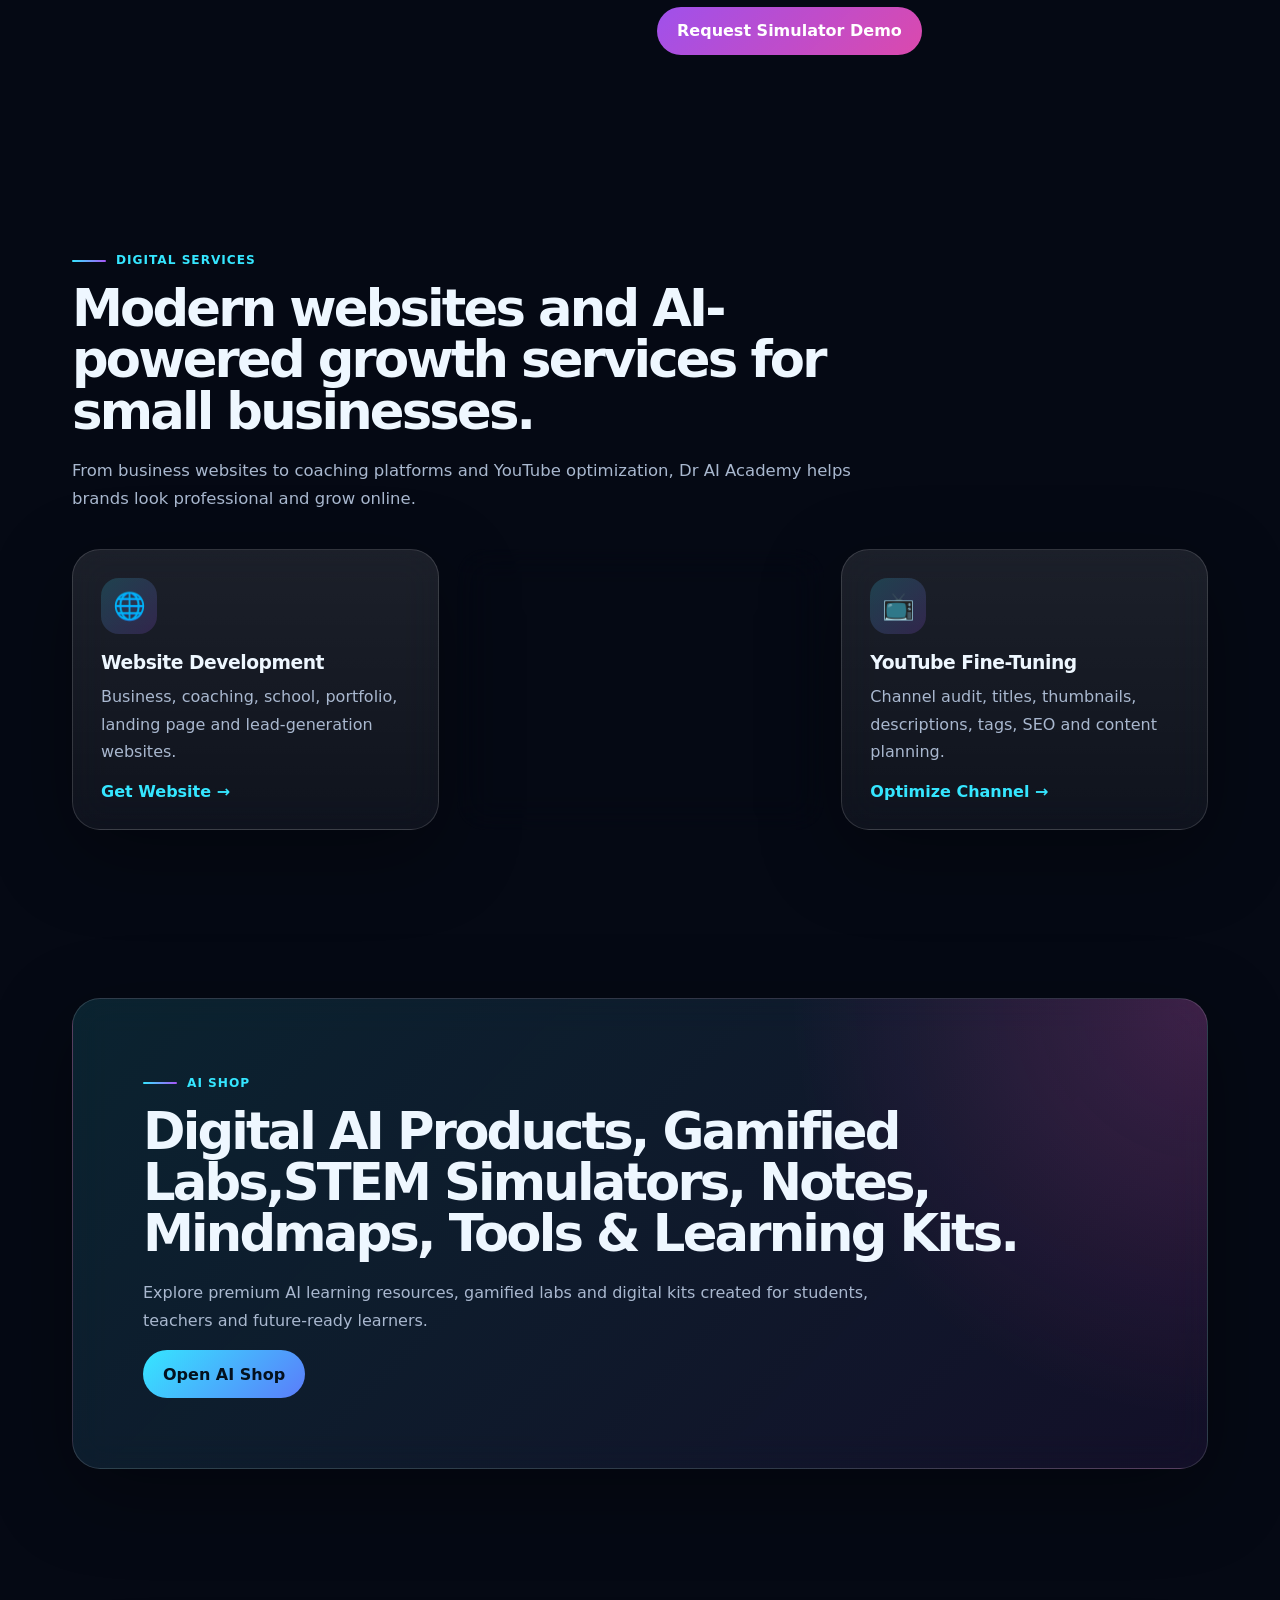
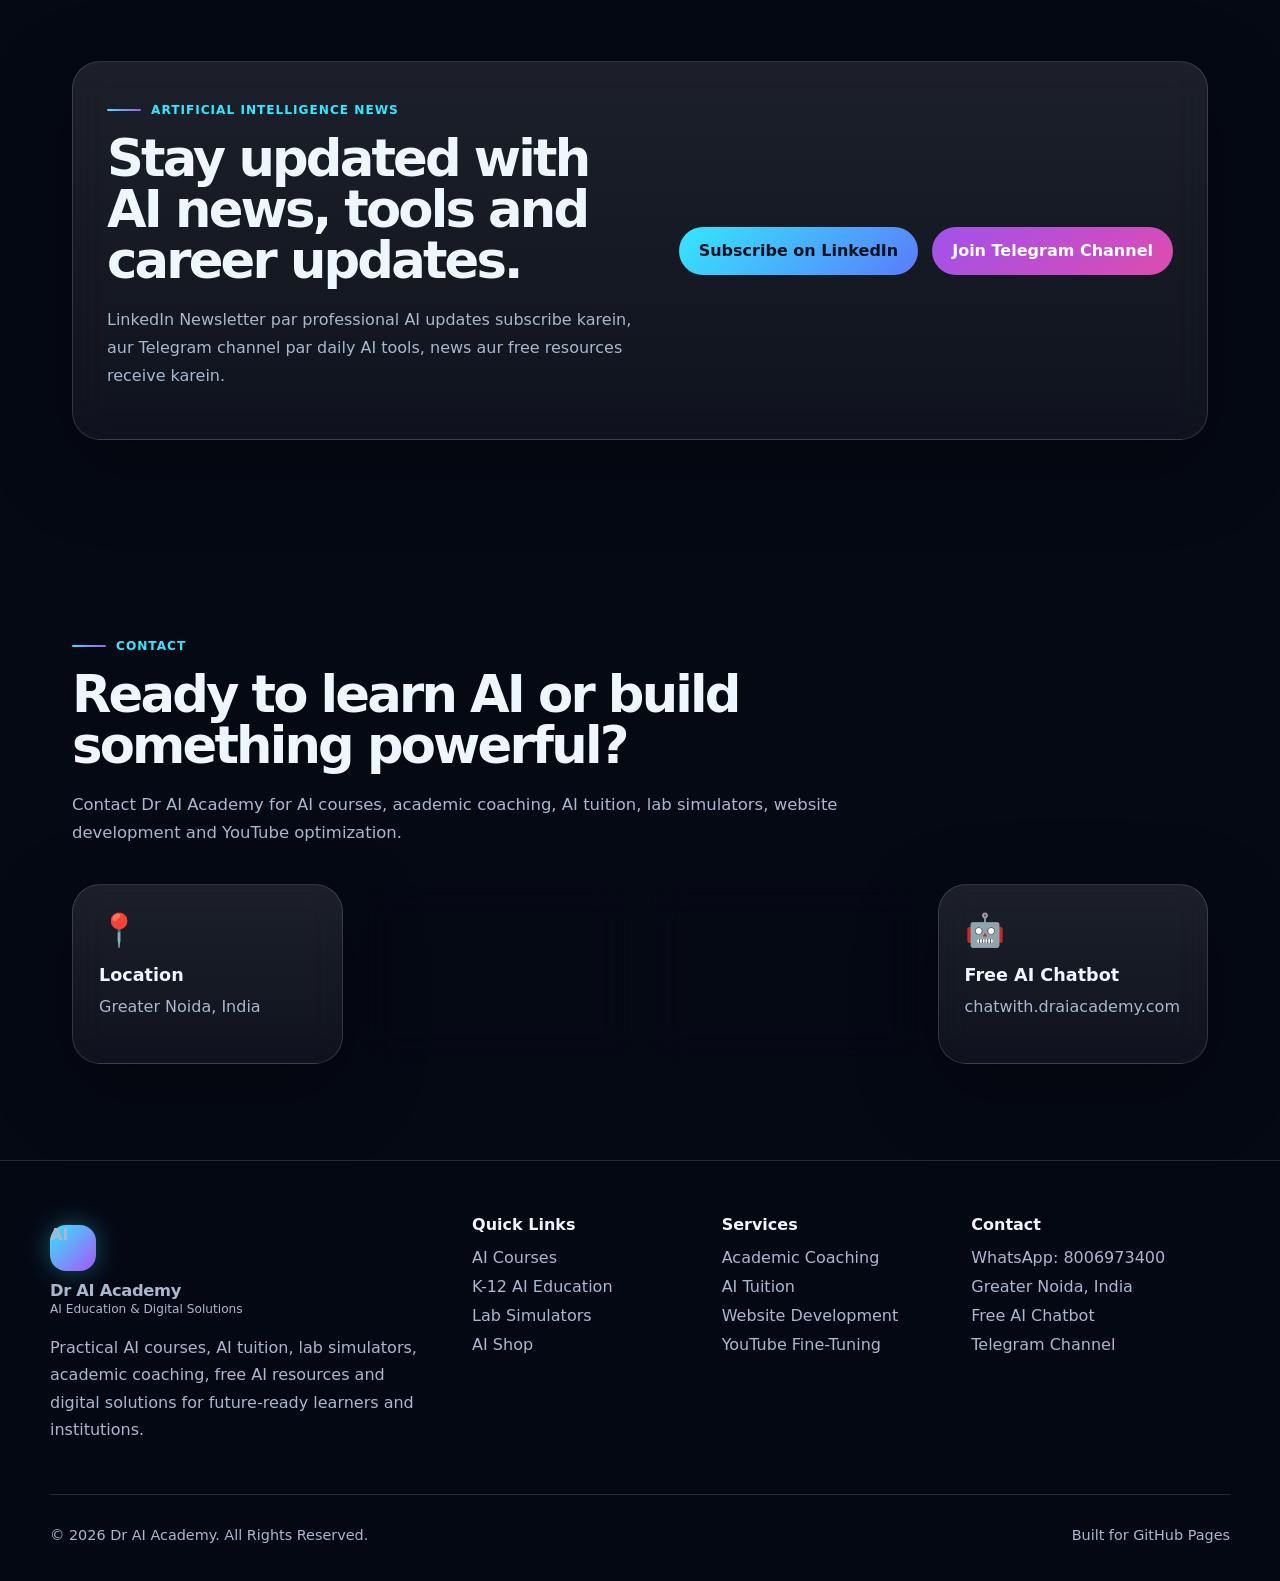
==== commit c825784f: "Update index.html" ====
--- a/index.html
+++ b/index.html
@@ -187,8 +187,8 @@
       <section class="section shop-section" id="shop-preview">
         <div class="shop-card reveal">
           <p class="eyebrow"><span></span> AI Shop</p>
-          <h2>Digital AI Products, Gamified Labs, Notes, Mindmaps, Tools & Learning Kits.</h2>
-          <p>Homepage par sirf shop ka preview hai. Full product list dekhne ke liye AI Shop tab open karein.</p>
+          <h2>Digital AI Products, Gamified Labs,STEM Simulators, Notes, Mindmaps, Tools & Learning Kits.</h2>
+          <p>Explore premium AI learning resources, gamified labs and digital kits created for students, teachers and future-ready learners.</p>
           <button class="btn primary js-shop-button" type="button">Open AI Shop</button>
         </div>
       </section>
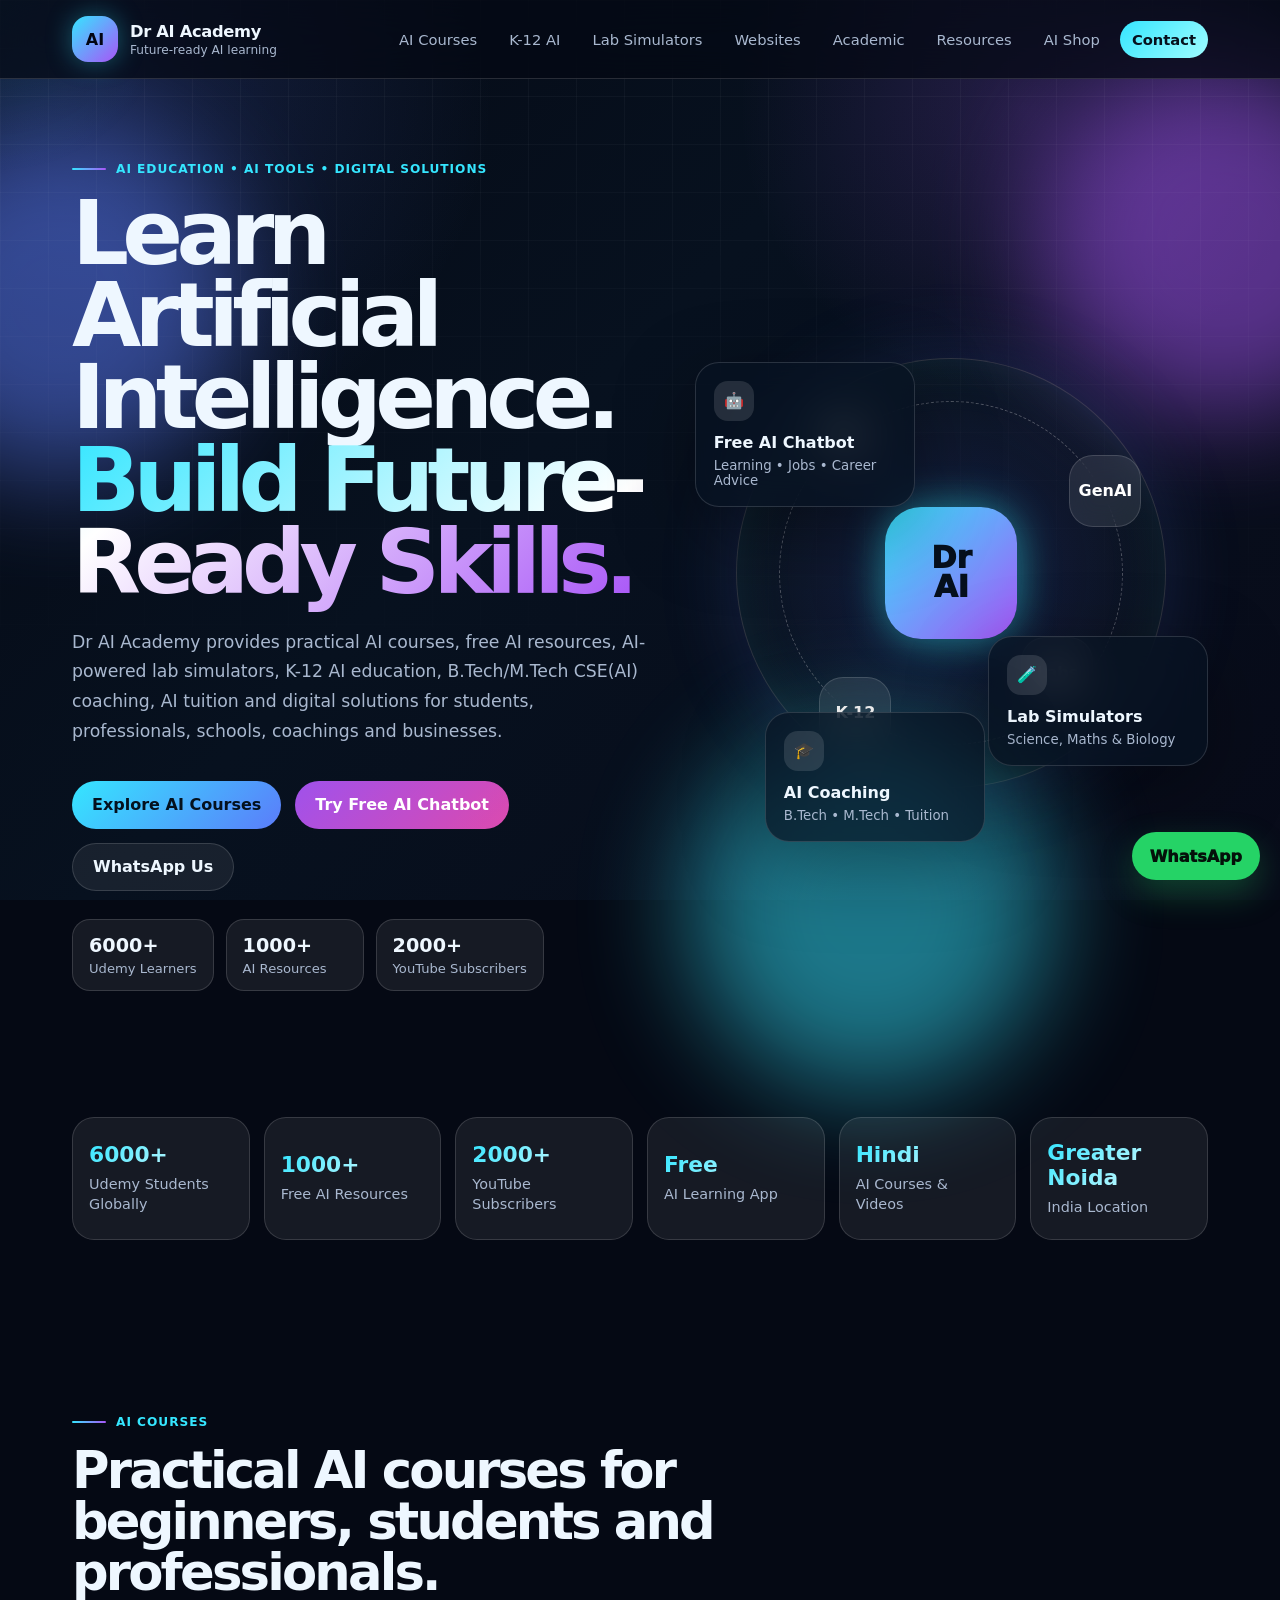
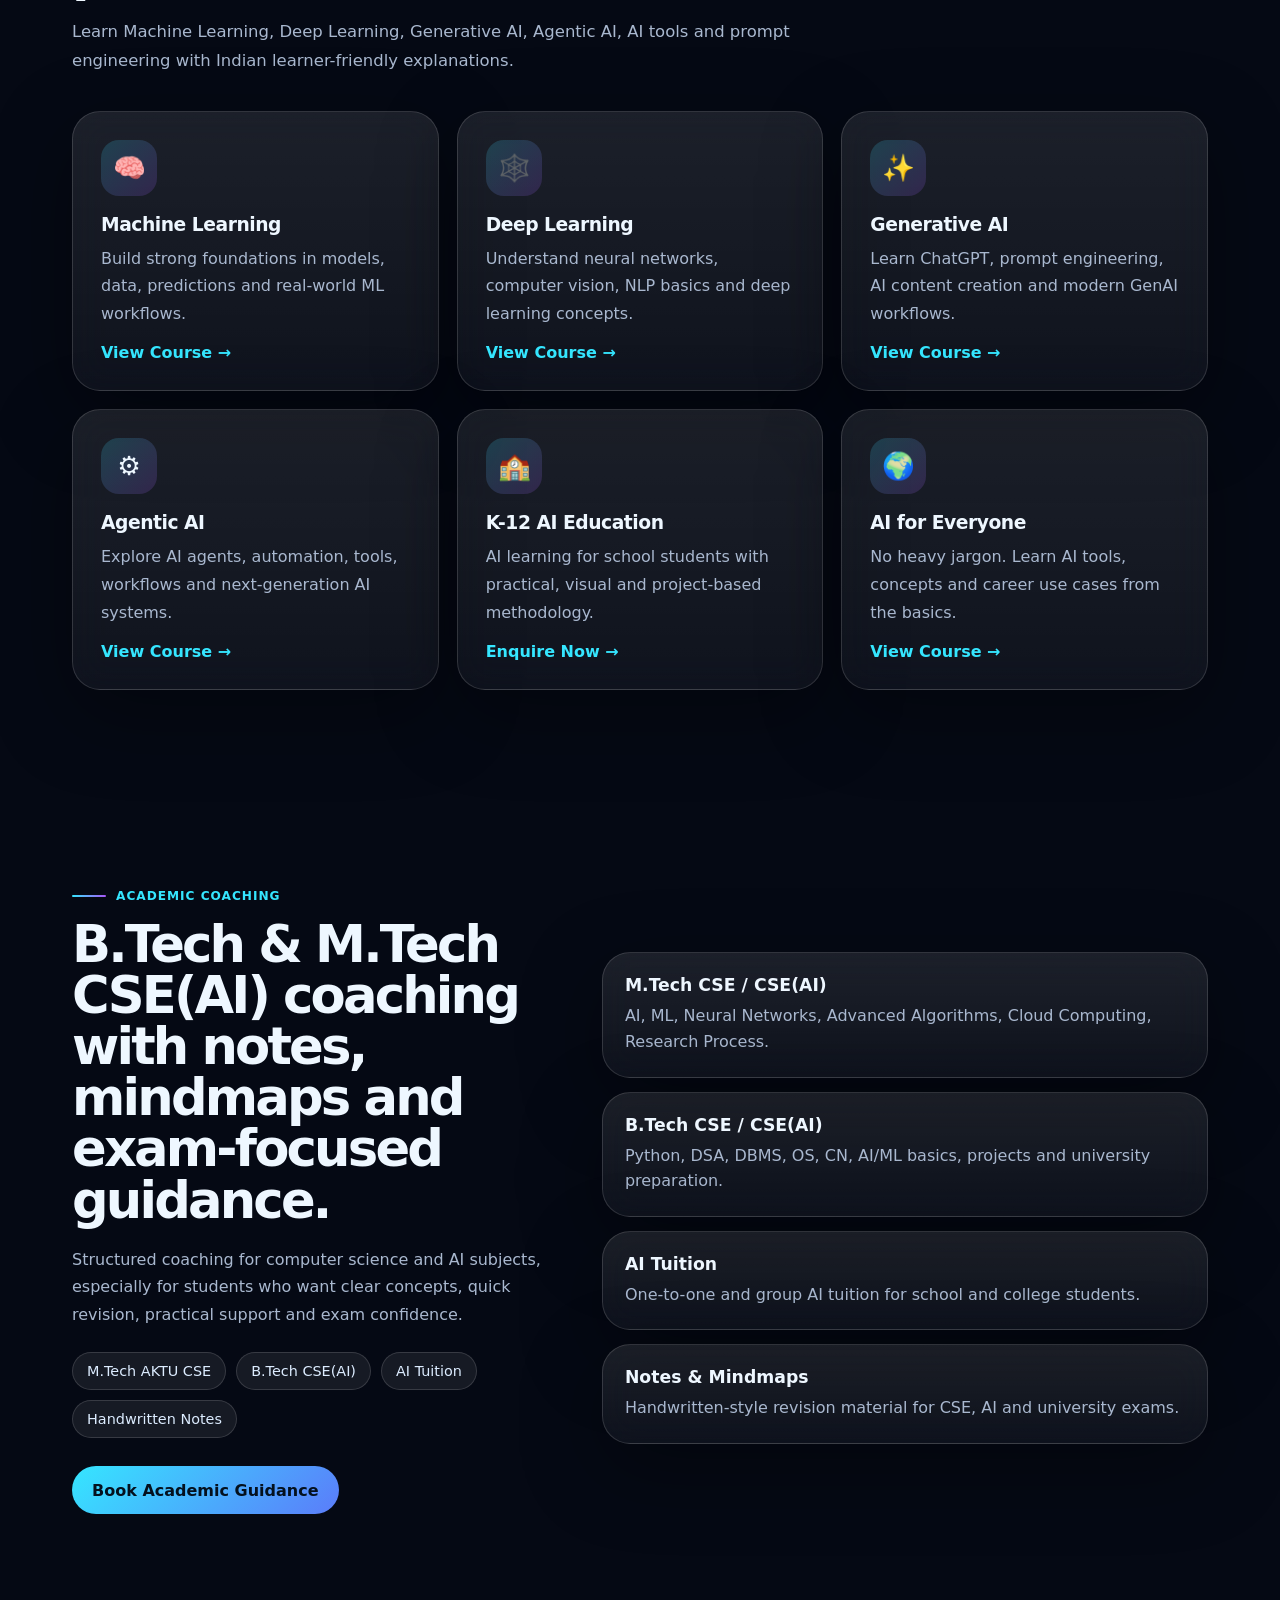
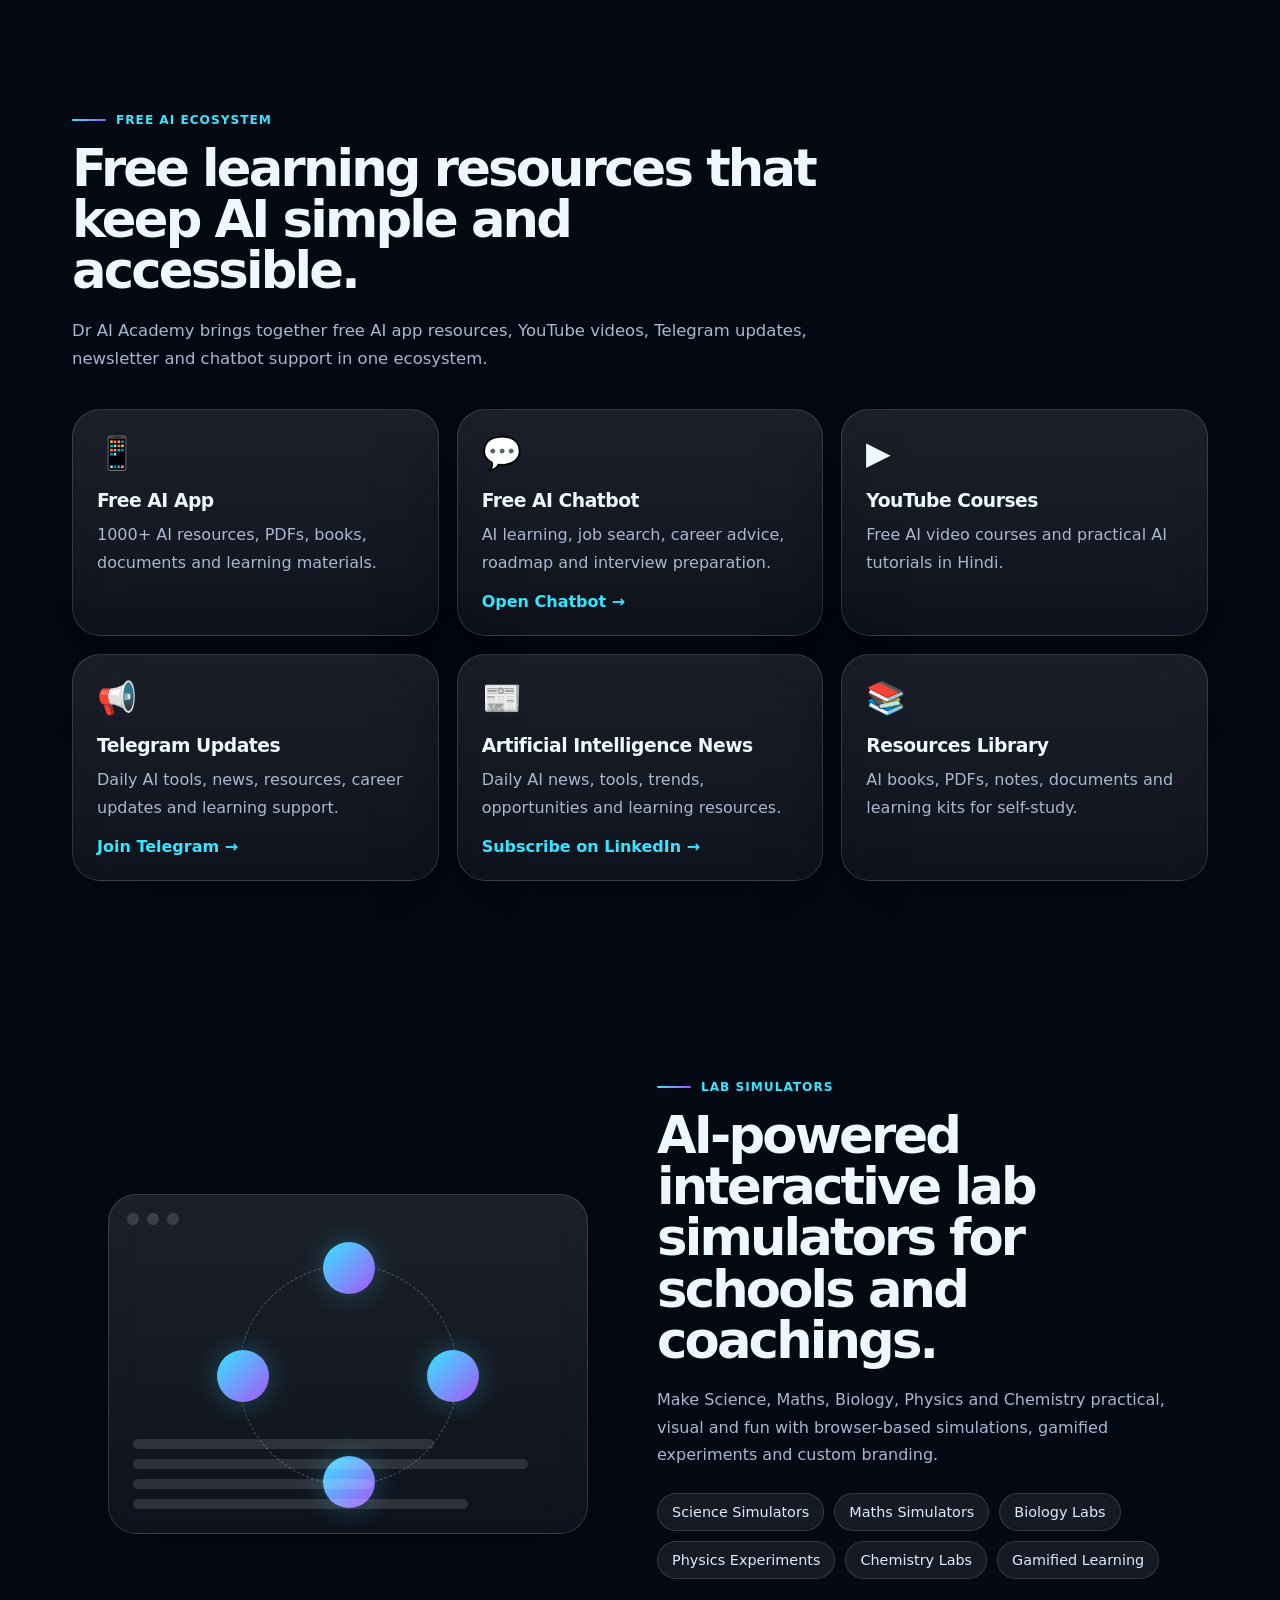
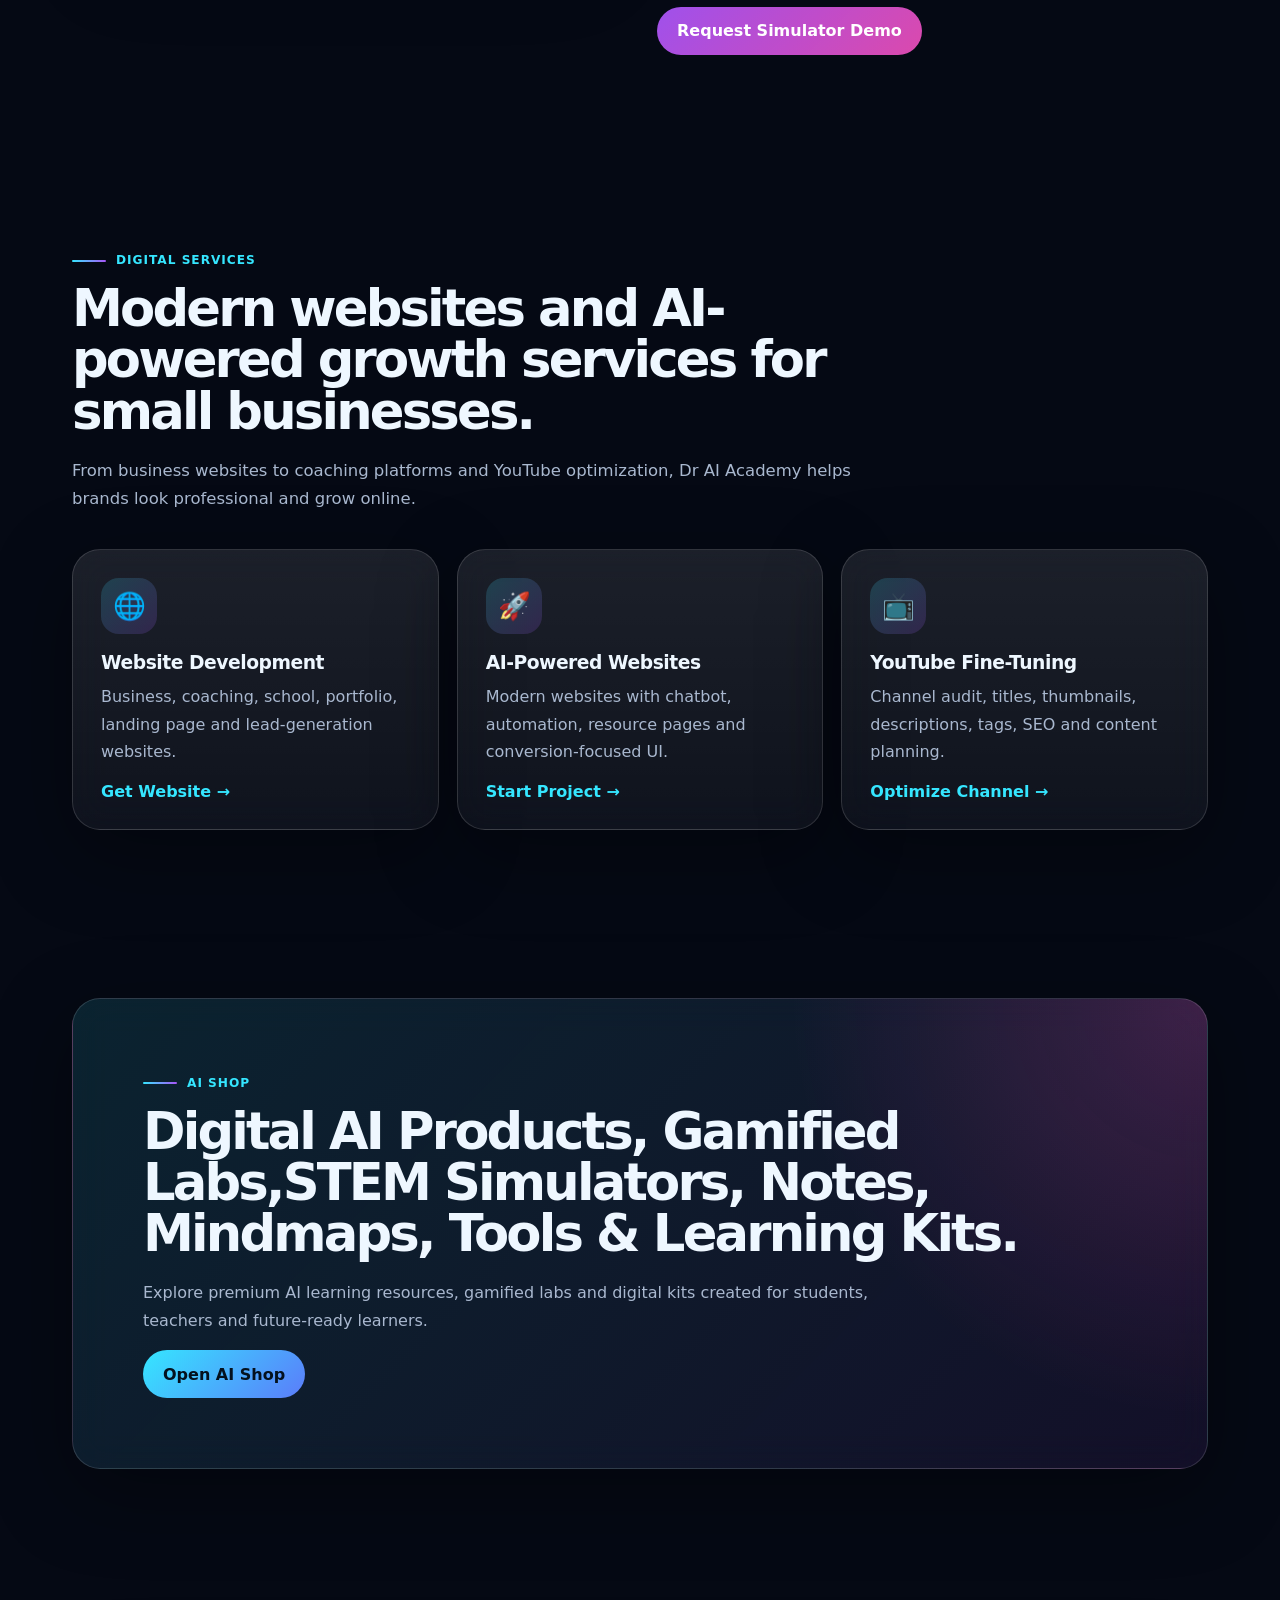
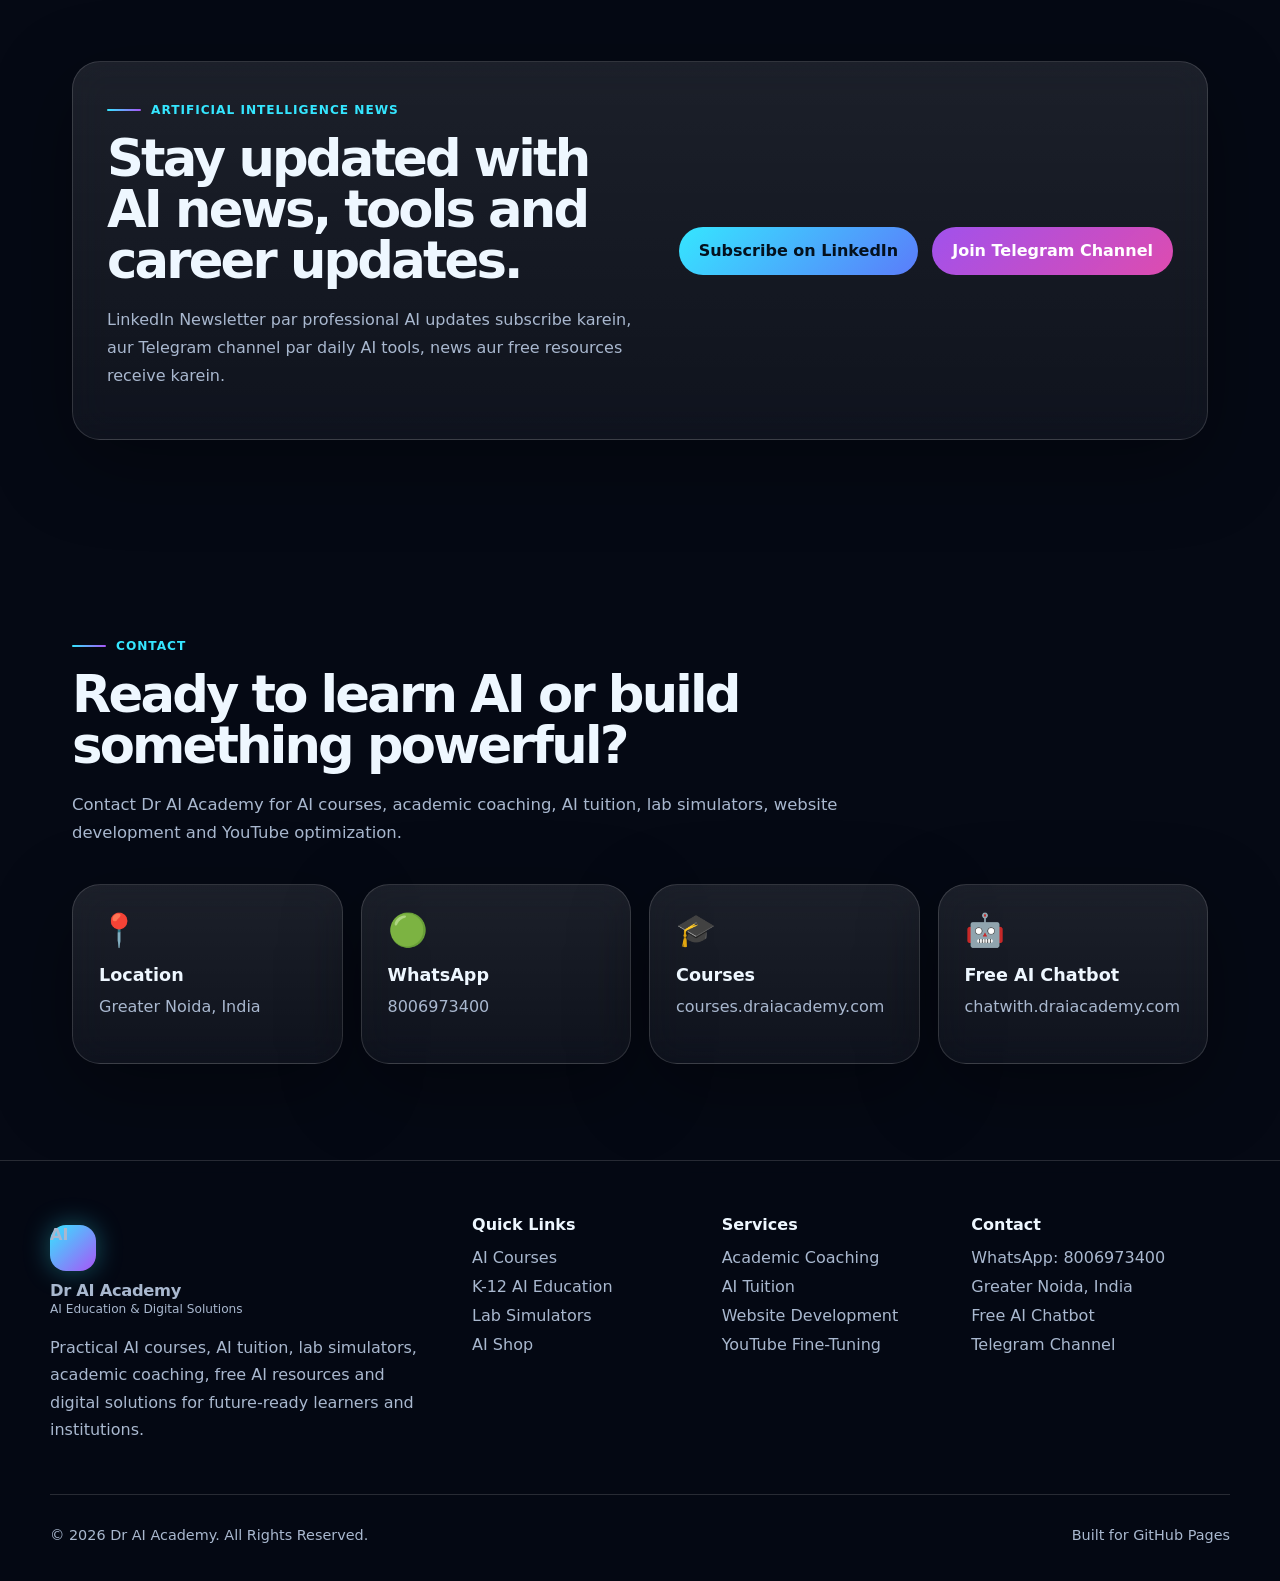
==== commit 05667c2d: "Update index.html" ====
--- a/index.html
+++ b/index.html
@@ -234,7 +234,7 @@
   and future-ready learners.</p>
         </div>
 
-        <div class="shop-product-grid all-products-grid">
+        <div class="shop-products-grid" id="shopProductsGrid"></div>
           <article class="product-card reveal visible">
             <div class="product-badge">Digital Product</div>
             <div class="product-icon">🔬</div>
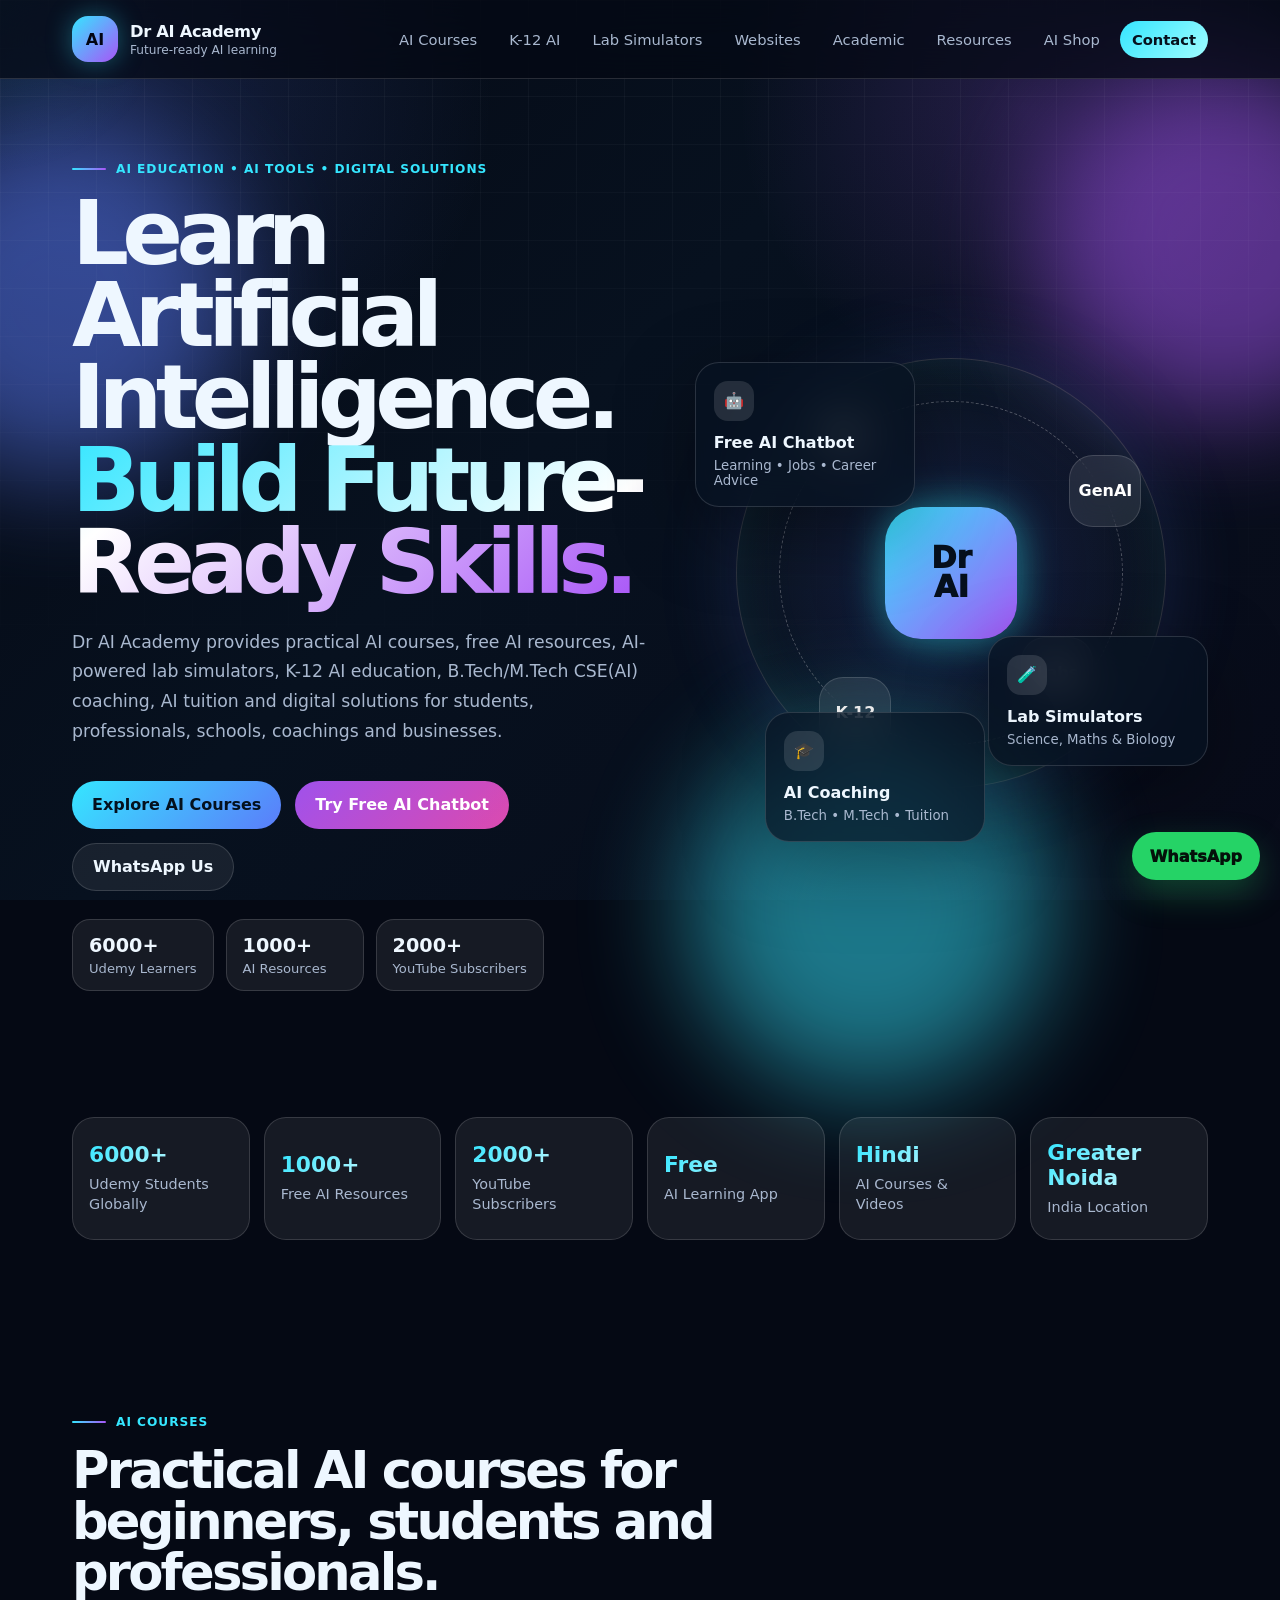
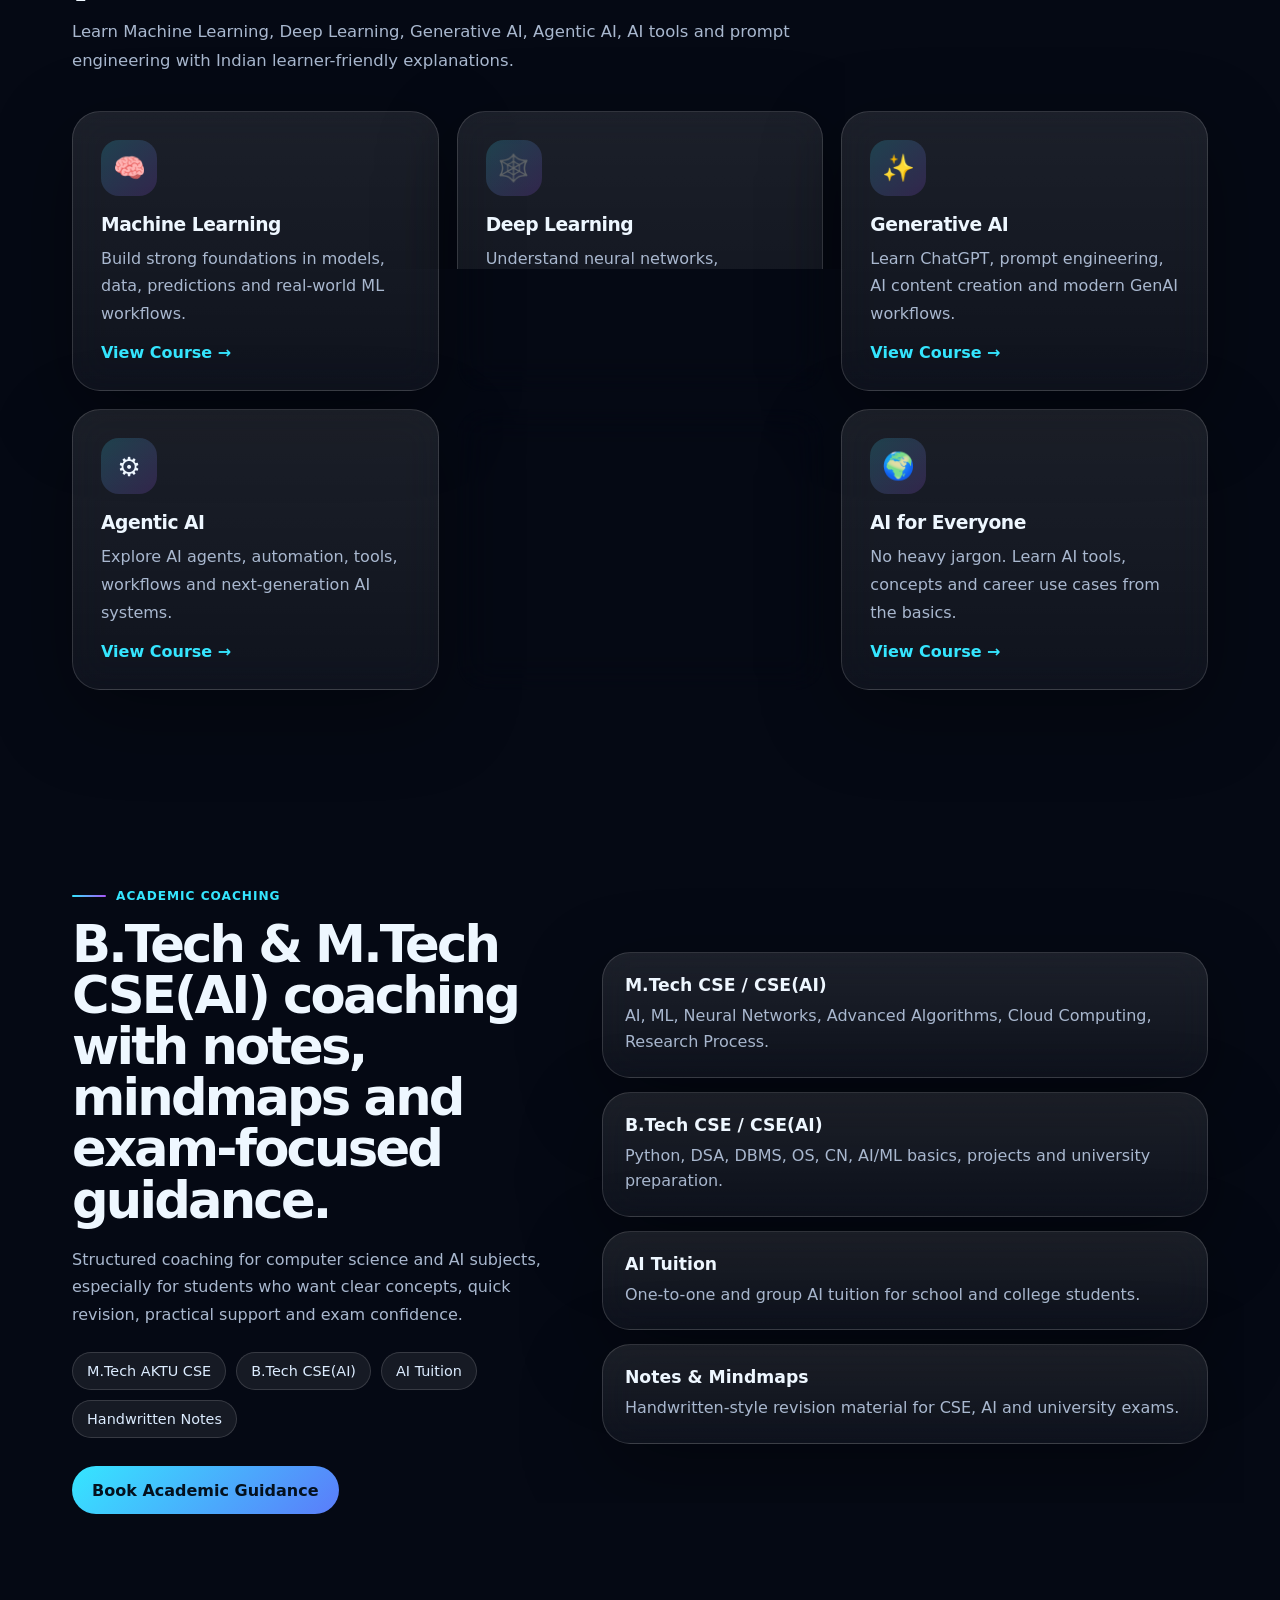
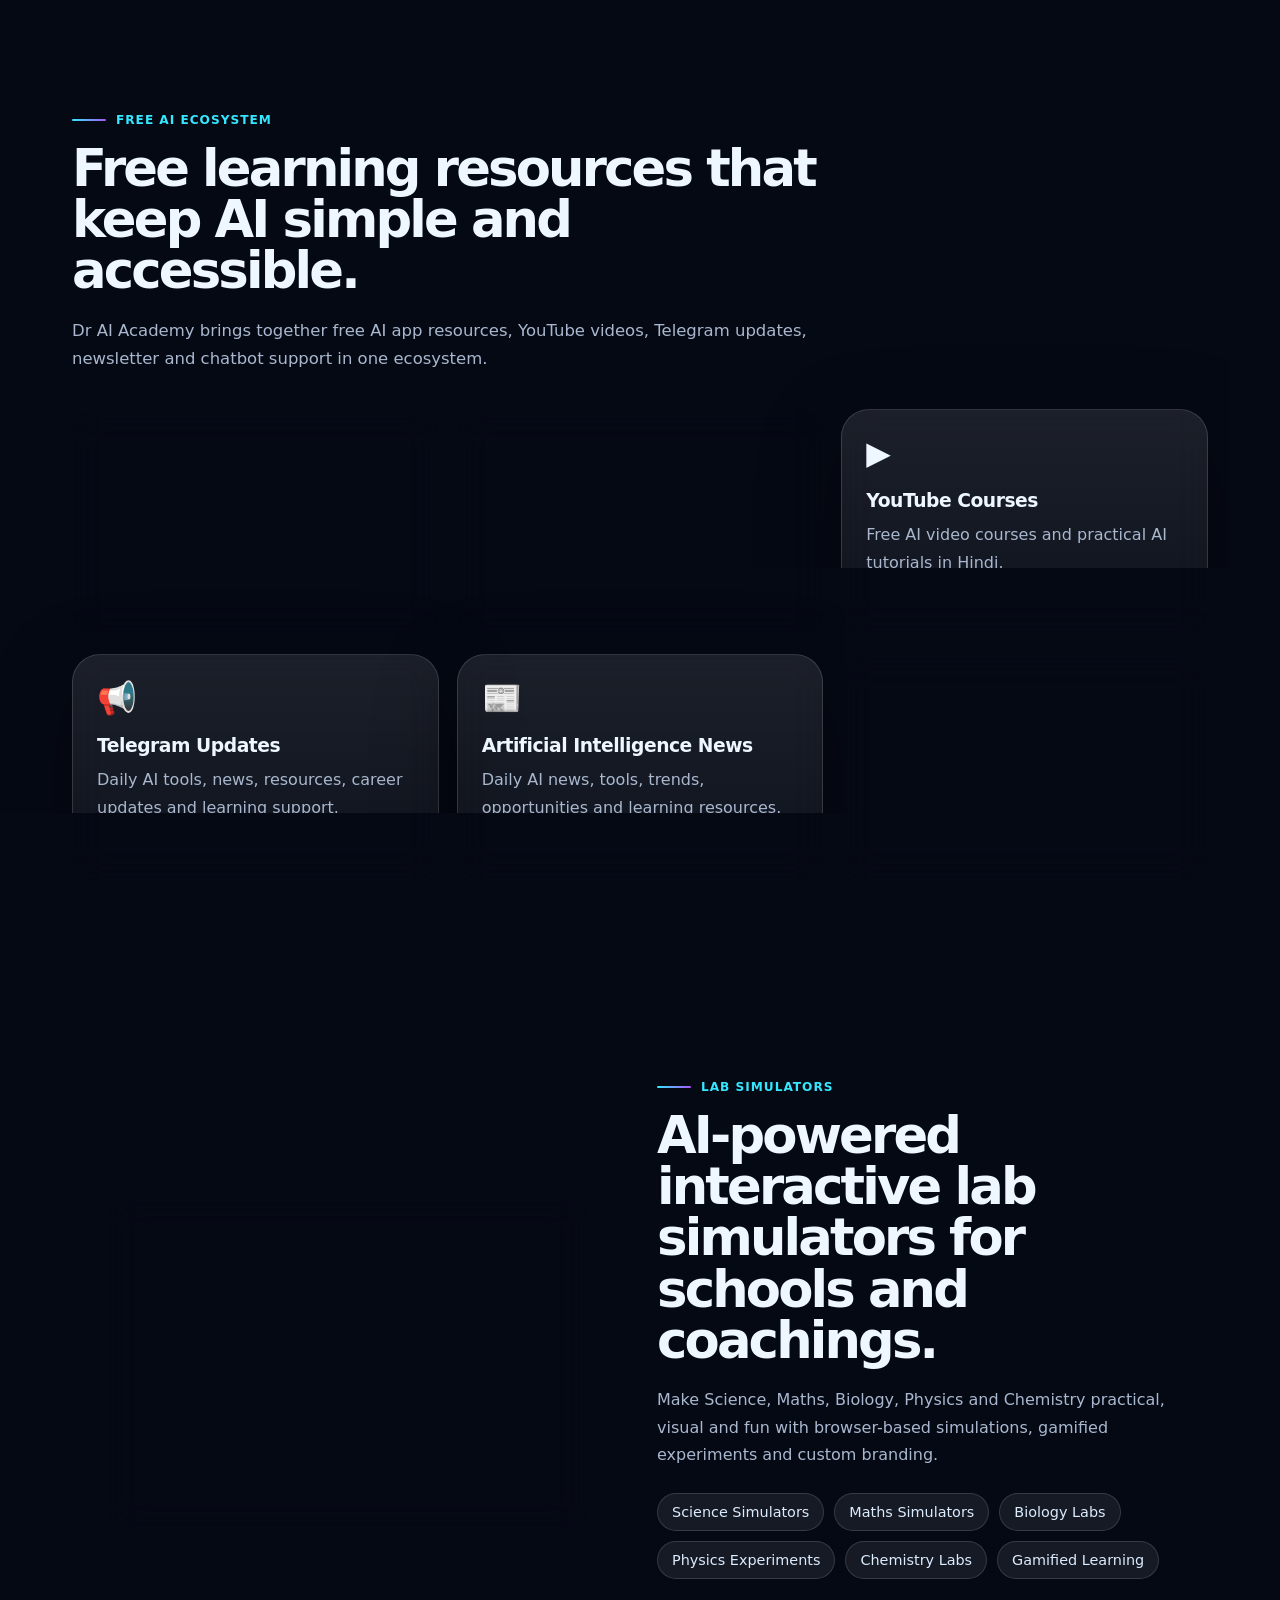
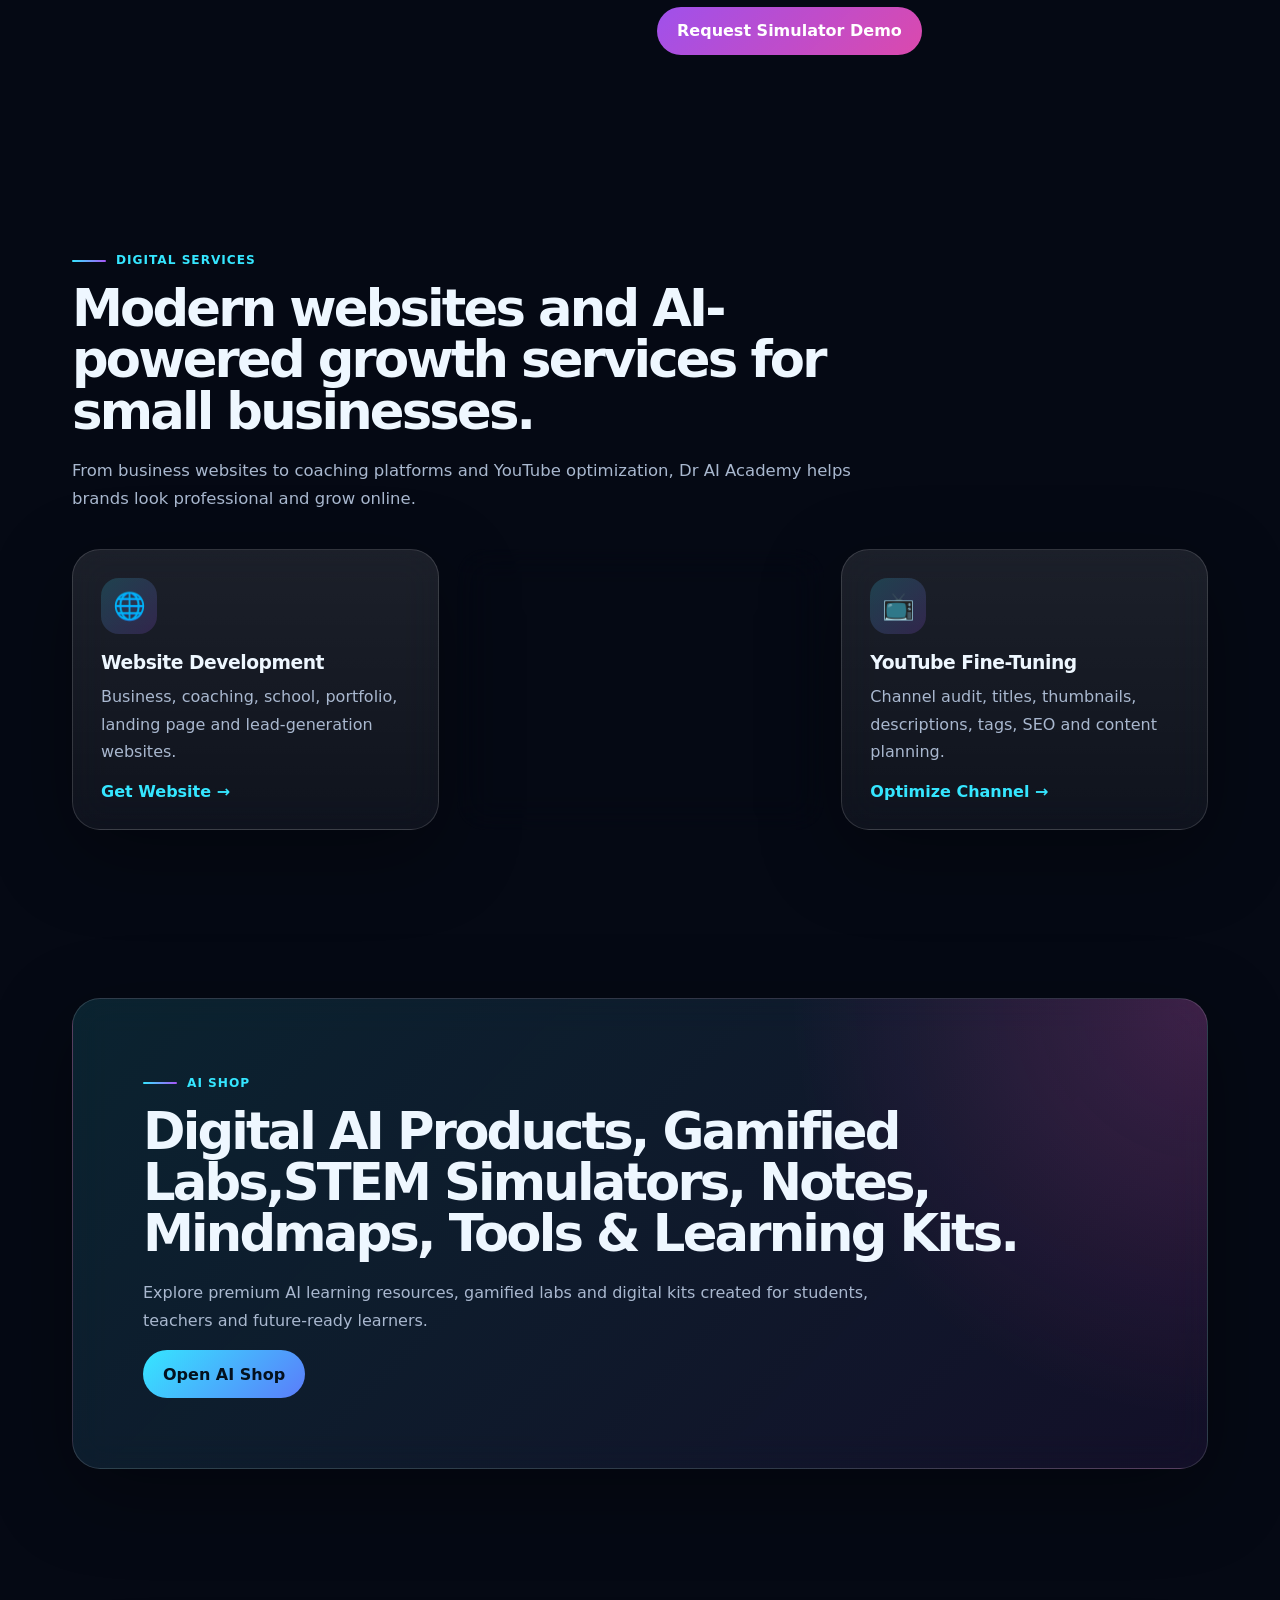
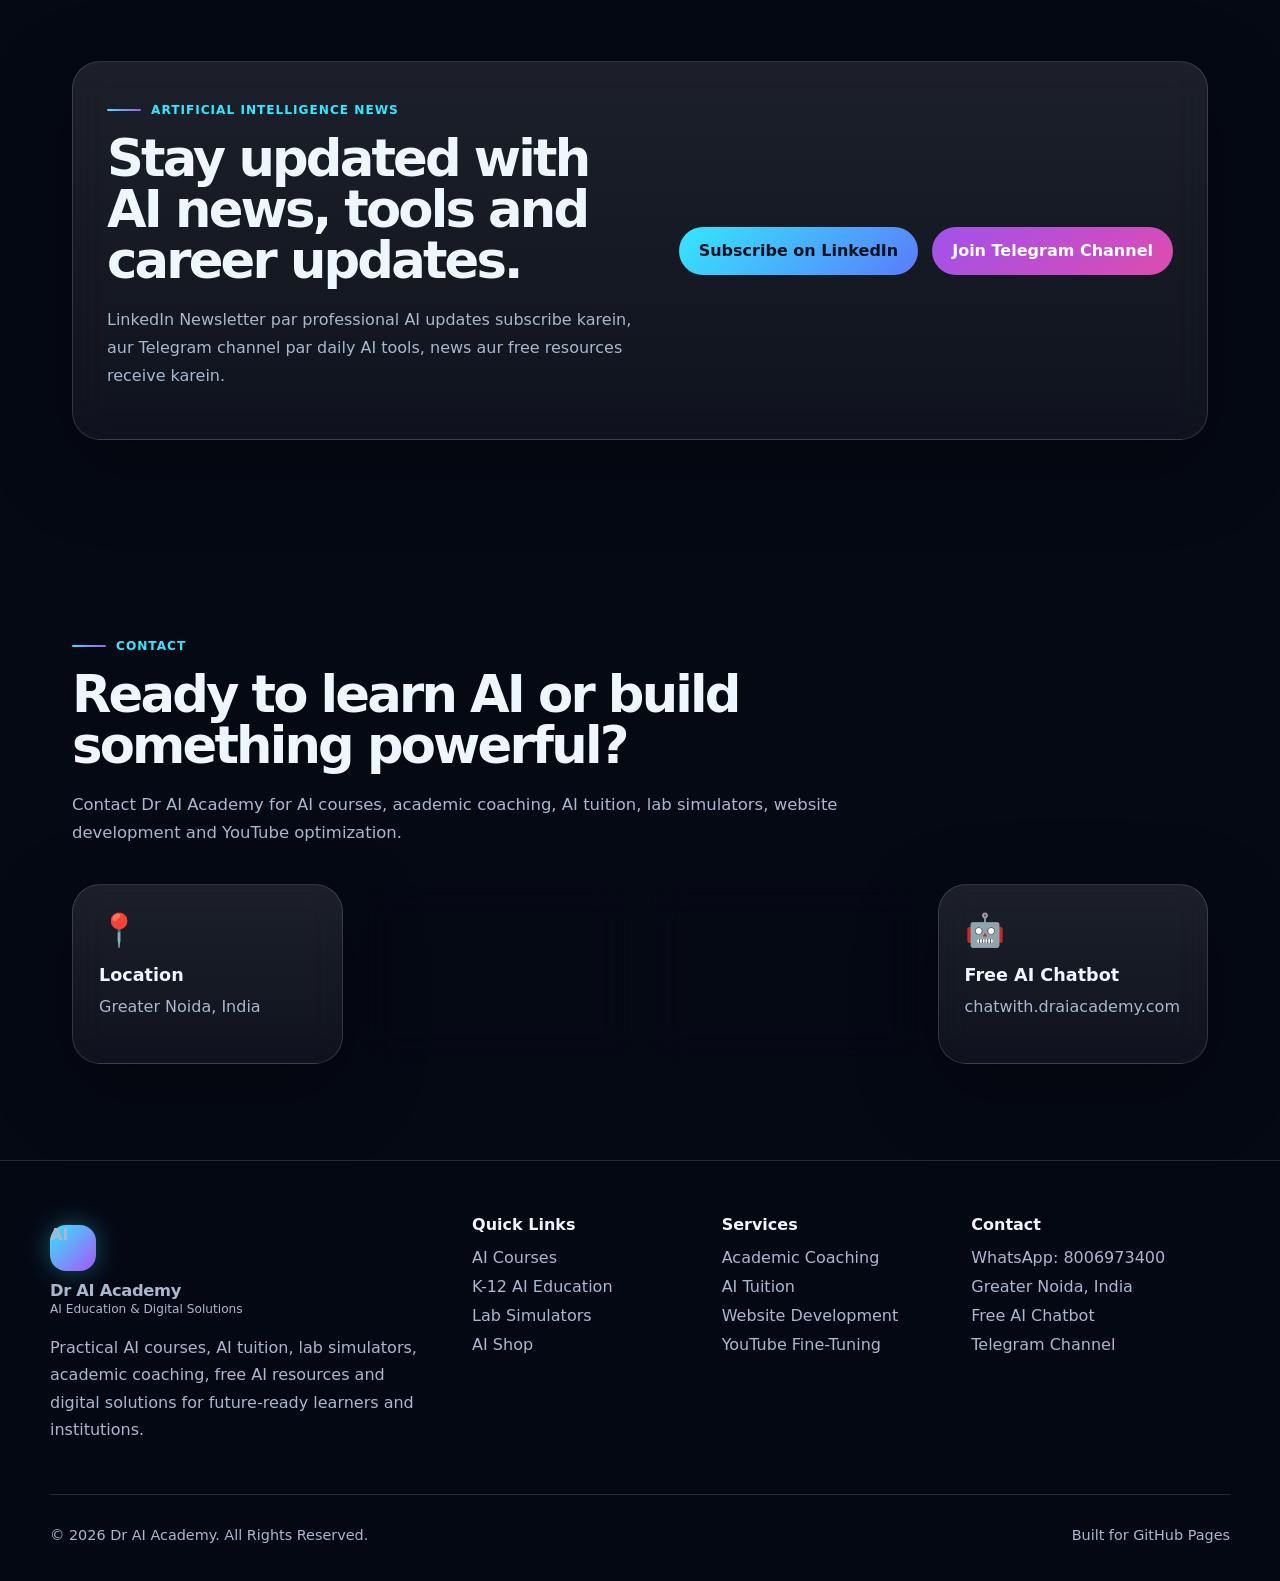
==== commit d354796c: "Update index.html" ====
--- a/index.html
+++ b/index.html
@@ -229,55 +229,17 @@
         <div class="section-head reveal visible">
           <p class="eyebrow"><span></span> AI Shop</p>
           <h1 class="shop-page-title">Dr AI Academy Digital Shop</h1>
-          <p> Explore premium AI learning products, gamified labs, handwritten-style notes,
-  mindmaps, templates and digital learning kits designed for students, teachers
-  and future-ready learners.</p>
+          <p>
+            Explore premium AI learning products, gamified labs, handwritten-style notes,
+            mindmaps, templates and digital learning kits designed for students, teachers
+            and future-ready learners.
+          </p>
         </div>
 
         <div class="shop-products-grid" id="shopProductsGrid"></div>
-          <article class="product-card reveal visible">
-            <div class="product-badge">Digital Product</div>
-            <div class="product-icon">🔬</div>
-            <h3>NCERT Class 8th Science Gamified Labs</h3>
-            <p>Interactive and gamified Science labs for Class 8 students. Designed to make NCERT Science concepts visual, practical and fun.</p>
-            <div class="product-price">View Details</div>
-            <a
-  class="btn primary"
-  href="https://superprofile.bio/course/400eb00a-429b-481b-8222-ebdc35437e52"
-  target="_blank"
-  rel="noopener noreferrer"
->
-  View Product
-</a>
-          </article>
-        </div>
       </div>
     </section>
   </main>
-
-  <div class="product-modal" id="productModal" aria-hidden="true">
-    <div class="product-modal-box" role="dialog" aria-modal="true" aria-labelledby="productModalTitle">
-      <button class="modal-close" type="button" onclick="closeProductModal()" aria-label="Close product details">×</button>
-
-      <div class="product-modal-icon">🔬</div>
-      <h2 id="productModalTitle">NCERT Class 8th Science Gamified Labs</h2>
-      <p>A digital learning product by Dr AI Academy for Class 8 Science learners. It uses gamified labs, interactive activities and visual learning to help students understand NCERT Science concepts in an engaging way.</p>
-
-      <ul class="product-list">
-        <li>Gamified NCERT Science learning experience</li>
-        <li>Interactive lab-style activities</li>
-        <li>Useful for Class 8 students, teachers and coaching institutes</li>
-        <li>Visual and practical concept learning</li>
-        <li>Designed for modern AI-integrated education</li>
-      </ul>
-
-      <div class="product-modal-price">NCERT Class 8 Science</div>
-      <div class="product-modal-actions">
-        <a class="btn primary" href="https://superprofile.bio/course/400eb00a-429b-481b-8222-ebdc35437e52" target="_blank" rel="noopener noreferrer">Open Product</a>
-        <button class="btn ghost" type="button" onclick="closeProductModal()">Close</button>
-      </div>
-    </div>
-  </div>
 
   <footer class="footer">
     <div class="footer-grid">
--- a/styles.css
+++ b/styles.css
@@ -213,12 +213,24 @@
 .newsletter-actions { display: flex; flex-wrap: wrap; gap: 14px; justify-content: flex-end; }
 
 /* Product cards and same-page product modal */
-.shop-product-grid {
+.shop-products-grid {
   display: grid;
-  grid-template-columns: minmax(260px, 420px);
-  justify-content: center;
-  gap: 24px;
-  margin-top: 34px;
+  grid-template-columns: repeat(3, 1fr);
+  gap: 26px;
+  margin-top: 36px;
+}
+
+@media (max-width: 980px) {
+  .shop-products-grid {
+    grid-template-columns: repeat(2, 1fr);
+  }
+}
+
+@media (max-width: 620px) {
+  .shop-products-grid {
+    grid-template-columns: 1fr;
+  }
+}
 }
 .all-products-grid {
   grid-template-columns: repeat(auto-fit, minmax(280px, 420px));
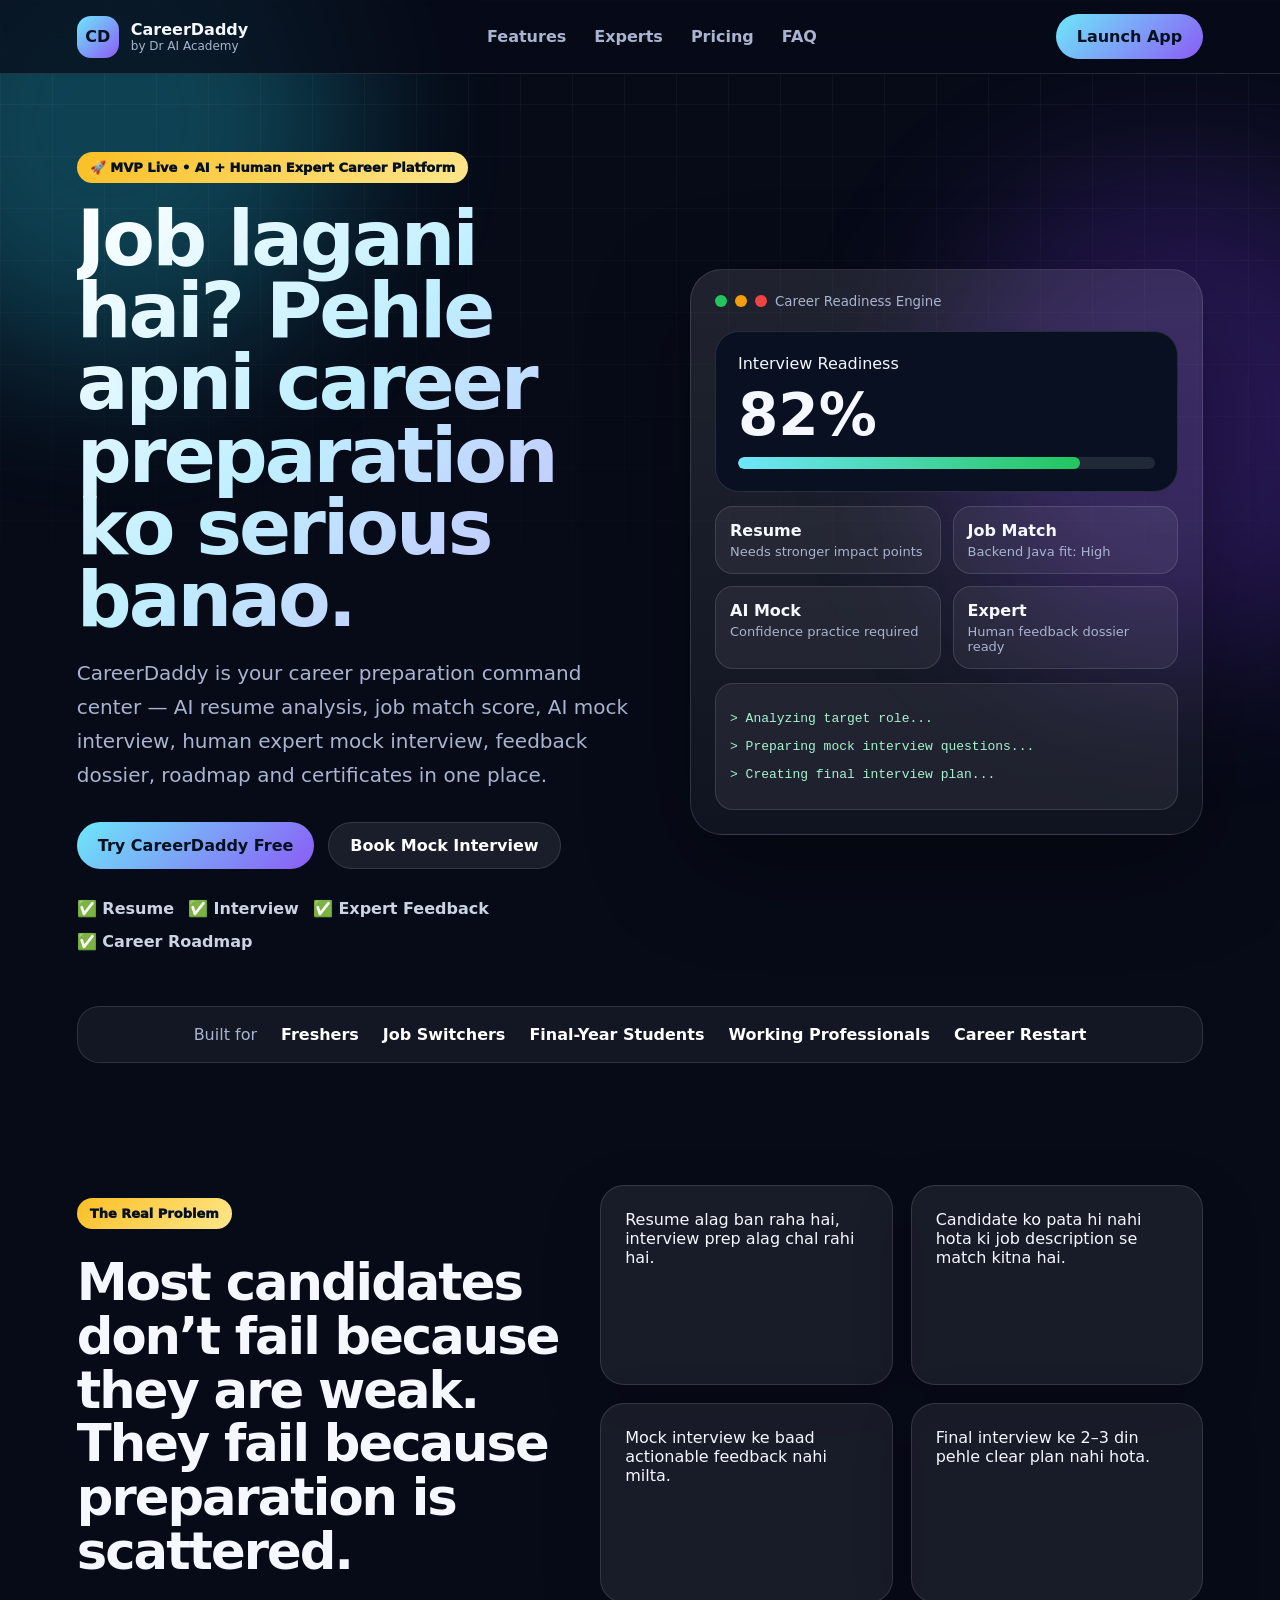
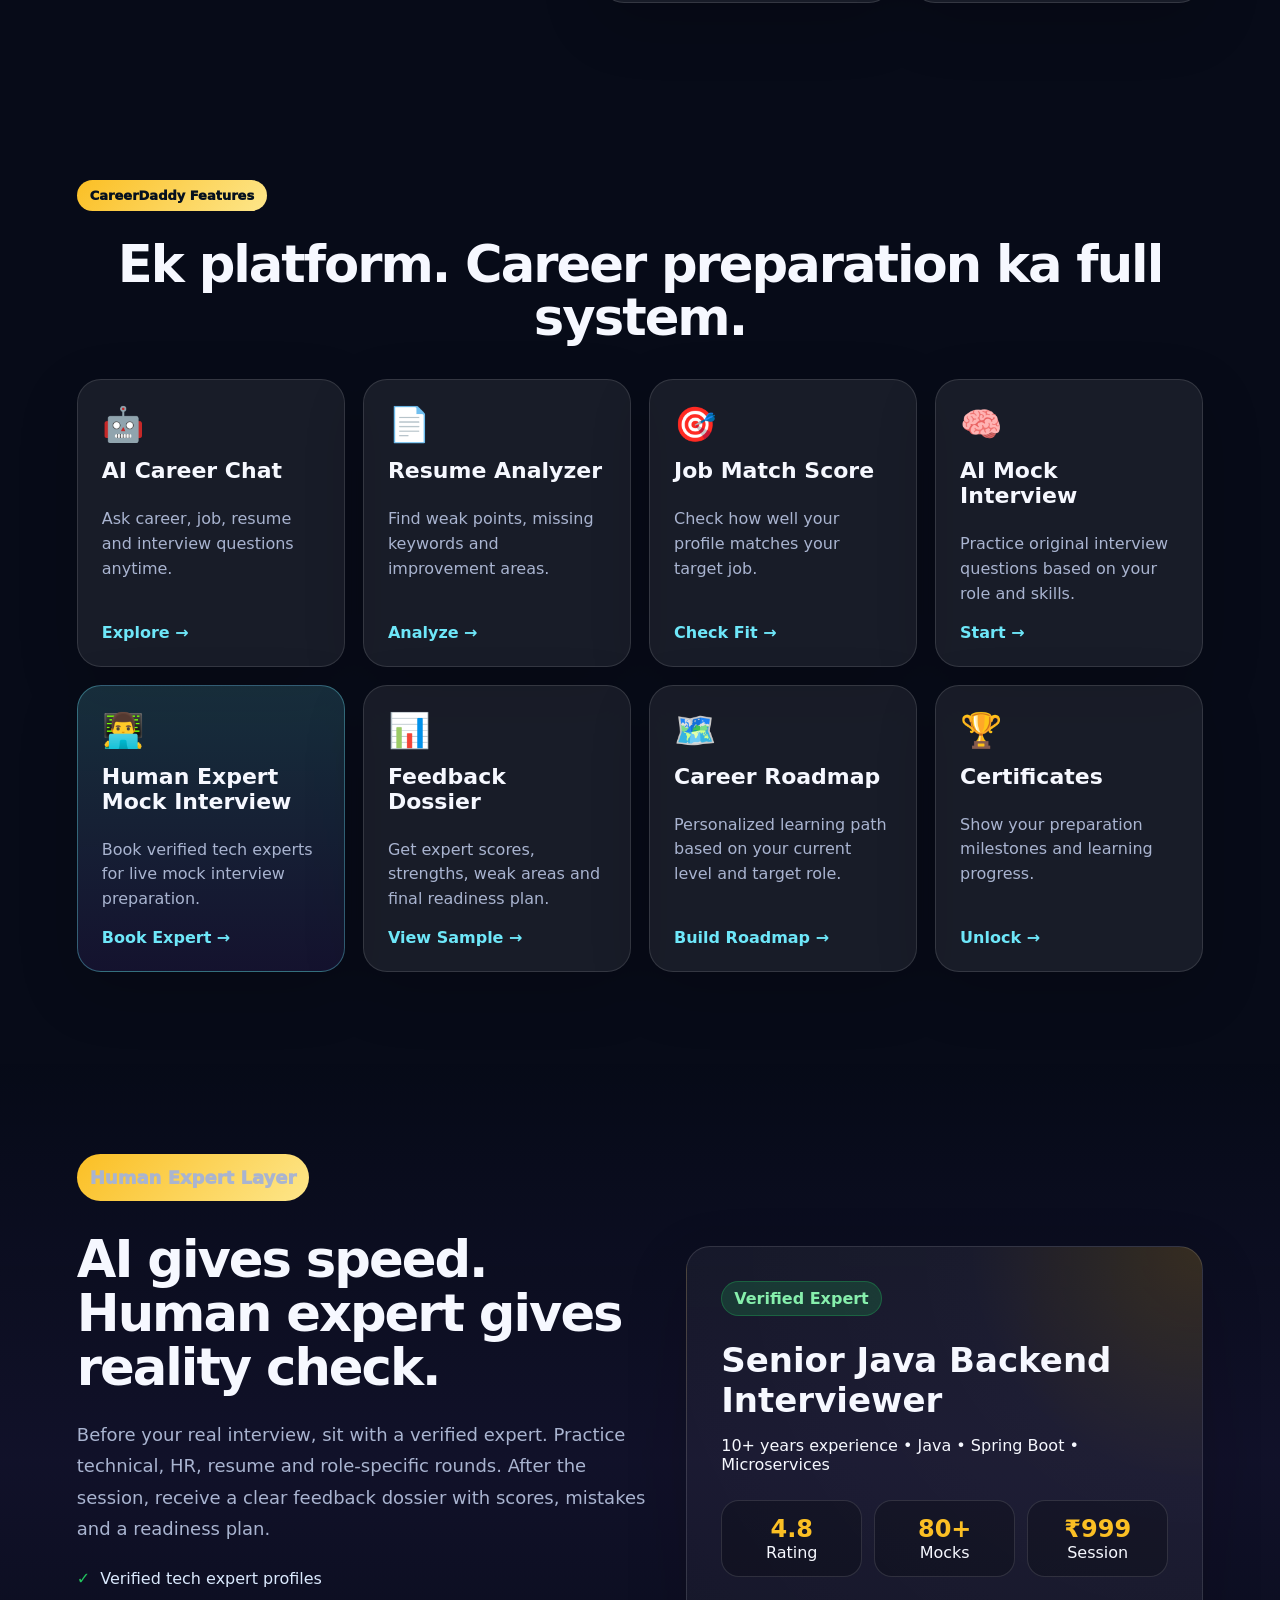
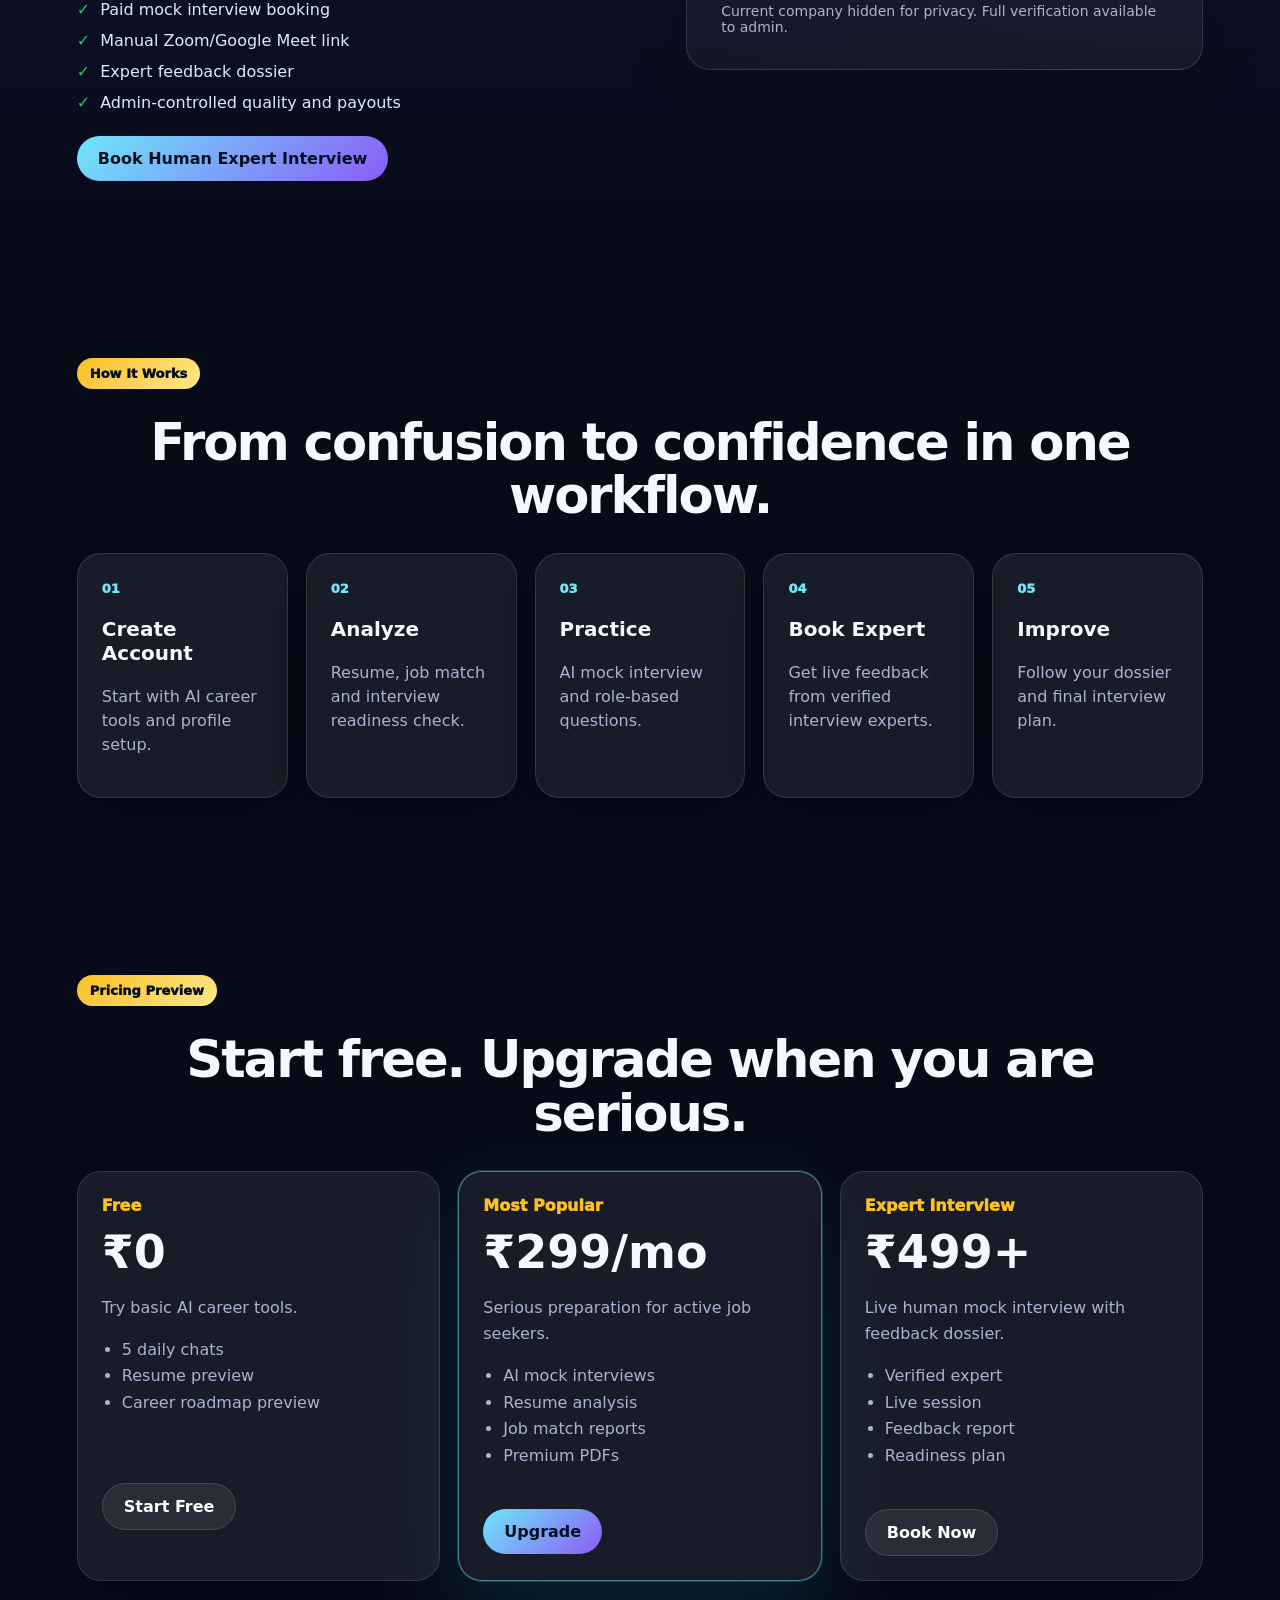
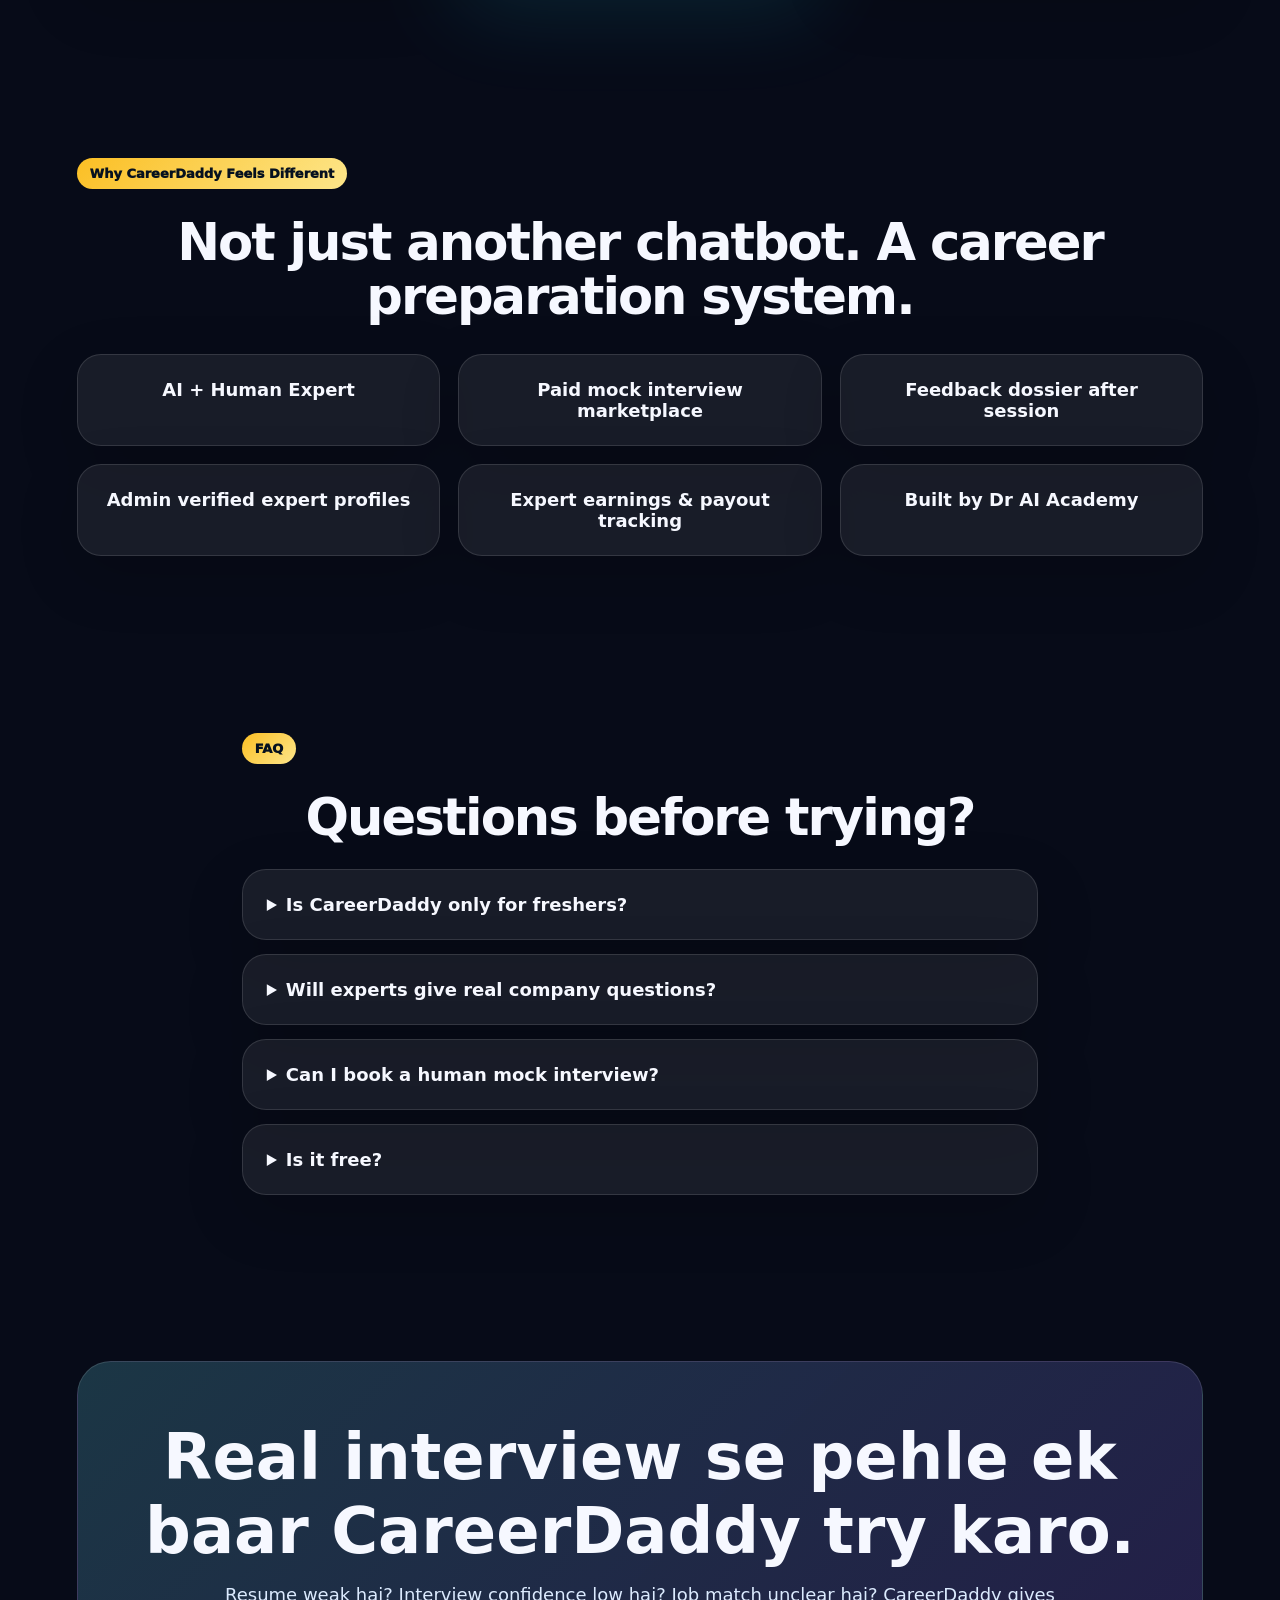
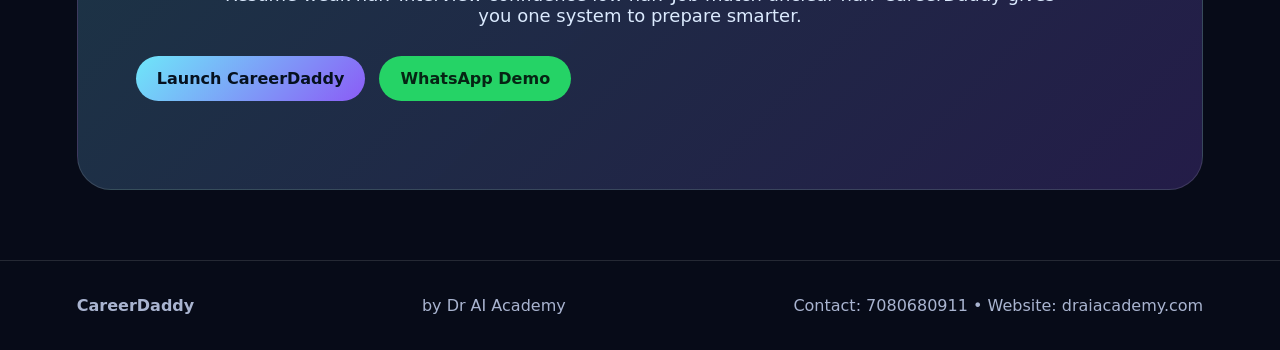
==== commit df5a51e9: "Add files via upload" ====
--- a/index.html
+++ b/index.html
@@ -3,279 +3,209 @@
 <head>
   <meta charset="UTF-8" />
   <meta name="viewport" content="width=device-width, initial-scale=1.0" />
-  <title>Dr AI Academy | AI Courses, AI Tuition, Lab Simulators & Digital Solutions</title>
-  <meta name="description" content="Dr AI Academy offers AI courses, Machine Learning, Deep Learning, Generative AI, Agentic AI, K-12 AI education, academic coaching, lab simulators, AI chatbot, free AI resources and website development services from Greater Noida, India." />
-  <meta name="keywords" content="Dr AI Academy, AI courses, Machine Learning, Deep Learning, Generative AI, Agentic AI, AI tuition, M.Tech CSE AI coaching, B.Tech CSE AI coaching, AI lab simulators, Greater Noida" />
-  <meta name="author" content="Dr AI Academy" />
-  <meta property="og:title" content="Dr AI Academy | Learn AI. Build Future-Ready Skills." />
-  <meta property="og:description" content="Premium AI education, AI courses, lab simulators, academic coaching and digital solutions for students, schools, coachings and businesses." />
+  <title>CareerDaddy — AI + Human Expert Career Preparation Platform</title>
+  <meta name="description" content="CareerDaddy helps job seekers prepare with AI resume analysis, job matching, AI mock interviews, human expert mock interviews, feedback dossier, career roadmap and certificates." />
+  <meta property="og:title" content="CareerDaddy — Your Career Preparation Command Center" />
+  <meta property="og:description" content="AI tools + human experts to help you prepare better before your next job interview." />
   <meta property="og:type" content="website" />
-  <meta name="theme-color" content="#07111f" />
-  <link rel="stylesheet" href="styles.css" />
+  <meta name="theme-color" content="#0B1020" />
+  <link rel="stylesheet" href="style.css" />
 </head>
 <body>
-  <div class="cursor-glow" aria-hidden="true"></div>
-  <div class="site-bg" aria-hidden="true">
-    <span class="orb orb-one"></span>
-    <span class="orb orb-two"></span>
-    <span class="orb orb-three"></span>
-    <div class="grid-overlay"></div>
-  </div>
-
-  <header class="header" id="top">
-    <nav class="navbar" aria-label="Main navigation">
-      <a href="#home" class="brand js-home-link" aria-label="Dr AI Academy home">
-        <span class="brand-mark">AI</span>
-        <span>
-          <strong>Dr AI Academy</strong>
-          <small>Future-ready AI learning</small>
-        </span>
-      </a>
-
-      <button class="menu-toggle" aria-label="Open menu" aria-expanded="false">
-        <span></span><span></span><span></span>
-      </button>
-
-      <div class="nav-links">
-        <a href="#courses" class="js-home-section">AI Courses</a>
-        <a href="#k12" class="js-home-section">K-12 AI</a>
-        <a href="#labs" class="js-home-section">Lab Simulators</a>
-        <a href="#websites" class="js-home-section">Websites</a>
-        <a href="#academic" class="js-home-section">Academic</a>
-        <a href="#resources" class="js-home-section">Resources</a>
-        <a href="#ai-shop" class="js-shop-link">AI Shop</a>
-        <a href="#contact" class="nav-cta js-home-section">Contact</a>
-      </div>
+  <div class="bg-orb orb-1"></div>
+  <div class="bg-orb orb-2"></div>
+  <div class="bg-grid"></div>
+
+  <header class="nav">
+    <a href="#" class="brand">
+      <span class="brand-mark">CD</span>
+      <span><strong>CareerDaddy</strong><small>by Dr AI Academy</small></span>
+    </a>
+    <nav class="nav-links">
+      <a href="#features">Features</a>
+      <a href="#expert">Experts</a>
+      <a href="#pricing">Pricing</a>
+      <a href="#faq">FAQ</a>
     </nav>
+    <a class="nav-cta" target="_blank" href="https://careerdaddy.draiacademy.com">Launch App</a>
   </header>
 
   <main>
-    <div id="homePage" class="page-view active-page">
-      <section class="hero section" id="home">
-        <div class="hero-content reveal">
-          <p class="eyebrow"><span></span> AI Education • AI Tools • Digital Solutions</p>
-          <h1>Learn Artificial Intelligence. <span>Build Future-Ready Skills.</span></h1>
-          <p class="hero-subtitle">Dr AI Academy provides practical AI courses, free AI resources, AI-powered lab simulators, K-12 AI education, B.Tech/M.Tech CSE(AI) coaching, AI tuition and digital solutions for students, professionals, schools, coachings and businesses.</p>
-          <div class="hero-actions">
-            <a class="btn primary" href="https://courses.draiacademy.com/courses" target="_blank" rel="noopener">Explore AI Courses</a>
-            <a class="btn secondary" href="https://chatwith.draiacademy.com" target="_blank" rel="noopener">Try Free AI Chatbot</a>
-            <a class="btn ghost" href="https://wa.me/918006973400" target="_blank" rel="noopener">WhatsApp Us</a>
-          </div>
-          <div class="hero-proof" aria-label="Trust indicators">
-            <div><strong>6000+</strong><span>Udemy Learners</span></div>
-            <div><strong>1000+</strong><span>AI Resources</span></div>
-            <div><strong>2000+</strong><span>YouTube Subscribers</span></div>
-          </div>
-        </div>
-
-        <div class="hero-visual reveal" aria-label="AI learning ecosystem illustration">
-          <div class="ai-core">
-            <div class="core-ring"></div>
-            <div class="core-center">Dr<br>AI</div>
-            <span class="node n1">ML</span>
-            <span class="node n2">GenAI</span>
-            <span class="node n3">Labs</span>
-            <span class="node n4">K-12</span>
-          </div>
-          <div class="floating-card card-one">
-            <span>🤖</span>
-            <strong>Free AI Chatbot</strong>
-            <small>Learning • Jobs • Career Advice</small>
-          </div>
-          <div class="floating-card card-two">
-            <span>🧪</span>
-            <strong>Lab Simulators</strong>
-            <small>Science, Maths & Biology</small>
-          </div>
-          <div class="floating-card card-three">
-            <span>🎓</span>
-            <strong>AI Coaching</strong>
-            <small>B.Tech • M.Tech • Tuition</small>
-          </div>
-        </div>
-      </section>
-
-      <section class="stats section compact" aria-label="Dr AI Academy achievements">
-        <div class="stat-card reveal"><strong>6000+</strong><span>Udemy Students Globally</span></div>
-        <div class="stat-card reveal"><strong>1000+</strong><span>Free AI Resources</span></div>
-        <div class="stat-card reveal"><strong>2000+</strong><span>YouTube Subscribers</span></div>
-        <div class="stat-card reveal"><strong>Free</strong><span>AI Learning App</span></div>
-        <div class="stat-card reveal"><strong>Hindi</strong><span>AI Courses & Videos</span></div>
-        <div class="stat-card reveal"><strong>Greater Noida</strong><span>India Location</span></div>
-      </section>
-
-      <section class="section" id="courses">
-        <div class="section-head reveal">
-          <p class="eyebrow"><span></span> AI Courses</p>
-          <h2>Practical AI courses for beginners, students and professionals.</h2>
-          <p>Learn Machine Learning, Deep Learning, Generative AI, Agentic AI, AI tools and prompt engineering with Indian learner-friendly explanations.</p>
-        </div>
-        <div class="card-grid courses-grid">
-          <article class="feature-card reveal"><div class="icon">🧠</div><h3>Machine Learning</h3><p>Build strong foundations in models, data, predictions and real-world ML workflows.</p><a href="https://courses.draiacademy.com/courses" target="_blank" rel="noopener">View Course →</a></article>
-          <article class="feature-card reveal"><div class="icon">🕸️</div><h3>Deep Learning</h3><p>Understand neural networks, computer vision, NLP basics and deep learning concepts.</p><a href="https://courses.draiacademy.com/courses" target="_blank" rel="noopener">View Course →</a></article>
-          <article class="feature-card reveal"><div class="icon">✨</div><h3>Generative AI</h3><p>Learn ChatGPT, prompt engineering, AI content creation and modern GenAI workflows.</p><a href="https://courses.draiacademy.com/courses" target="_blank" rel="noopener">View Course →</a></article>
-          <article class="feature-card reveal"><div class="icon">⚙️</div><h3>Agentic AI</h3><p>Explore AI agents, automation, tools, workflows and next-generation AI systems.</p><a href="https://courses.draiacademy.com/courses" target="_blank" rel="noopener">View Course →</a></article>
-          <article class="feature-card reveal" id="k12"><div class="icon">🏫</div><h3>K-12 AI Education</h3><p>AI learning for school students with practical, visual and project-based methodology.</p><a href="#contact" class="js-home-section">Enquire Now →</a></article>
-          <article class="feature-card reveal"><div class="icon">🌍</div><h3>AI for Everyone</h3><p>No heavy jargon. Learn AI tools, concepts and career use cases from the basics.</p><a href="https://courses.draiacademy.com/courses" target="_blank" rel="noopener">View Course →</a></article>
-        </div>
-      </section>
-
-      <section class="section split-section" id="academic">
-        <div class="section-copy reveal">
-          <p class="eyebrow"><span></span> Academic Coaching</p>
-          <h2>B.Tech & M.Tech CSE(AI) coaching with notes, mindmaps and exam-focused guidance.</h2>
-          <p>Structured coaching for computer science and AI subjects, especially for students who want clear concepts, quick revision, practical support and exam confidence.</p>
-          <div class="pill-row">
-            <span>M.Tech AKTU CSE</span><span>B.Tech CSE(AI)</span><span>AI Tuition</span><span>Handwritten Notes</span>
-          </div>
-          <a class="btn primary" href="https://wa.me/918006973400?text=Hi%20Dr%20AI%20Academy%2C%20I%20want%20academic%20coaching%20details." target="_blank" rel="noopener">Book Academic Guidance</a>
-        </div>
-        <div class="service-list reveal">
-          <div><strong>M.Tech CSE / CSE(AI)</strong><span>AI, ML, Neural Networks, Advanced Algorithms, Cloud Computing, Research Process.</span></div>
-          <div><strong>B.Tech CSE / CSE(AI)</strong><span>Python, DSA, DBMS, OS, CN, AI/ML basics, projects and university preparation.</span></div>
-          <div><strong>AI Tuition</strong><span>One-to-one and group AI tuition for school and college students.</span></div>
-          <div><strong>Notes & Mindmaps</strong><span>Handwritten-style revision material for CSE, AI and university exams.</span></div>
-        </div>
-      </section>
-
-      <section class="section" id="resources">
-        <div class="section-head reveal">
-          <p class="eyebrow"><span></span> Free AI Ecosystem</p>
-          <h2>Free learning resources that keep AI simple and accessible.</h2>
-          <p>Dr AI Academy brings together free AI app resources, YouTube videos, Telegram updates, newsletter and chatbot support in one ecosystem.</p>
-        </div>
-        <div class="ecosystem-grid">
-          <article class="mini-card reveal"><span>📱</span><h3>Free AI App</h3><p>1000+ AI resources, PDFs, books, documents and learning materials.</p></article>
-          <article class="mini-card reveal" id="chatbot"><span>💬</span><h3>Free AI Chatbot</h3><p>AI learning, job search, career advice, roadmap and interview preparation.</p><a href="https://chatwith.draiacademy.com" target="_blank" rel="noopener">Open Chatbot →</a></article>
-          <article class="mini-card reveal"><span>▶️</span><h3>YouTube Courses</h3><p>Free AI video courses and practical AI tutorials in Hindi.</p></article>
-          <article class="mini-card reveal"><span>📢</span><h3>Telegram Updates</h3><p>Daily AI tools, news, resources, career updates and learning support.</p><a href="https://t.me/draiacademy" target="_blank" rel="noopener">Join Telegram →</a></article>
-          <article class="mini-card reveal" id="newsletter"><span>📰</span><h3>Artificial Intelligence News</h3><p>Daily AI news, tools, trends, opportunities and learning resources.</p><a href="https://www.linkedin.com/newsletters/artificial-intelligence-news-7097270810305867776" target="_blank" rel="noopener">Subscribe on LinkedIn →</a></article>
-          <article class="mini-card reveal"><span>📚</span><h3>Resources Library</h3><p>AI books, PDFs, notes, documents and learning kits for self-study.</p></article>
-        </div>
-      </section>
-
-      <section class="section split-section reverse" id="labs">
-        <div class="simulator-visual reveal">
-          <div class="lab-window">
-            <div class="window-top"><span></span><span></span><span></span></div>
-            <div class="molecule"><i></i><i></i><i></i><i></i></div>
-            <div class="code-lines"><b></b><b></b><b></b><b></b></div>
-          </div>
-        </div>
-        <div class="section-copy reveal">
-          <p class="eyebrow"><span></span> Lab Simulators</p>
-          <h2>AI-powered interactive lab simulators for schools and coachings.</h2>
-          <p>Make Science, Maths, Biology, Physics and Chemistry practical, visual and fun with browser-based simulations, gamified experiments and custom branding.</p>
-          <div class="tag-grid"><span>Science Simulators</span><span>Maths Simulators</span><span>Biology Labs</span><span>Physics Experiments</span><span>Chemistry Labs</span><span>Gamified Learning</span></div>
-          <a class="btn secondary" href="https://wa.me/918006973400?text=Hi%20Dr%20AI%20Academy%2C%20I%20want%20lab%20simulators%20for%20my%20school%20or%20coaching." target="_blank" rel="noopener">Request Simulator Demo</a>
-        </div>
-      </section>
-
-      <section class="section" id="websites">
-        <div class="section-head reveal">
-          <p class="eyebrow"><span></span> Digital Services</p>
-          <h2>Modern websites and AI-powered growth services for small businesses.</h2>
-          <p>From business websites to coaching platforms and YouTube optimization, Dr AI Academy helps brands look professional and grow online.</p>
-        </div>
-        <div class="card-grid">
-          <article class="feature-card reveal"><div class="icon">🌐</div><h3>Website Development</h3><p>Business, coaching, school, portfolio, landing page and lead-generation websites.</p><a href="#contact" class="js-home-section">Get Website →</a></article>
-          <article class="feature-card reveal"><div class="icon">🚀</div><h3>AI-Powered Websites</h3><p>Modern websites with chatbot, automation, resource pages and conversion-focused UI.</p><a href="#contact" class="js-home-section">Start Project →</a></article>
-          <article class="feature-card reveal"><div class="icon">📺</div><h3>YouTube Fine-Tuning</h3><p>Channel audit, titles, thumbnails, descriptions, tags, SEO and content planning.</p><a href="#contact" class="js-home-section">Optimize Channel →</a></article>
-        </div>
-      </section>
-
-      <section class="section shop-section" id="shop-preview">
-        <div class="shop-card reveal">
-          <p class="eyebrow"><span></span> AI Shop</p>
-          <h2>Digital AI Products, Gamified Labs,STEM Simulators, Notes, Mindmaps, Tools & Learning Kits.</h2>
-          <p>Explore premium AI learning resources, gamified labs and digital kits created for students, teachers and future-ready learners.</p>
-          <button class="btn primary js-shop-button" type="button">Open AI Shop</button>
-        </div>
-      </section>
-
-      <section class="section newsletter-section" id="ai-news">
-        <div class="newsletter-card reveal">
-          <div>
-            <p class="eyebrow"><span></span> Artificial Intelligence News</p>
-            <h2>Stay updated with AI news, tools and career updates.</h2>
-            <p>LinkedIn Newsletter par professional AI updates subscribe karein, aur Telegram channel par daily AI tools, news aur free resources receive karein.</p>
-          </div>
-          <div class="newsletter-actions">
-            <a class="btn primary" href="https://www.linkedin.com/newsletters/artificial-intelligence-news-7097270810305867776" target="_blank" rel="noopener">Subscribe on LinkedIn</a>
-            <a class="btn secondary" href="https://t.me/draiacademy" target="_blank" rel="noopener">Join Telegram Channel</a>
-          </div>
-        </div>
-      </section>
-
-      <section class="section contact-section" id="contact">
-        <div class="section-head reveal">
-          <p class="eyebrow"><span></span> Contact</p>
-          <h2>Ready to learn AI or build something powerful?</h2>
-          <p>Contact Dr AI Academy for AI courses, academic coaching, AI tuition, lab simulators, website development and YouTube optimization.</p>
-        </div>
-        <div class="contact-grid">
-          <div class="contact-card reveal"><span>📍</span><strong>Location</strong><p>Greater Noida, India</p></div>
-          <a class="contact-card reveal" href="https://wa.me/918006973400" target="_blank" rel="noopener"><span>🟢</span><strong>WhatsApp</strong><p>8006973400</p></a>
-          <a class="contact-card reveal" href="https://courses.draiacademy.com/courses" target="_blank" rel="noopener"><span>🎓</span><strong>Courses</strong><p>courses.draiacademy.com</p></a>
-          <a class="contact-card reveal" href="https://chatwith.draiacademy.com" target="_blank" rel="noopener"><span>🤖</span><strong>Free AI Chatbot</strong><p>chatwith.draiacademy.com</p></a>
-        </div>
-      </section>
-    </div>
-
-    <section id="ai-shop" class="page-view shop-page" aria-label="Dr AI Academy AI Shop">
-      <div class="section shop-page-inner">
-        <button class="back-home-btn js-back-home" type="button">← Back to Home</button>
-
-        <div class="section-head reveal visible">
-          <p class="eyebrow"><span></span> AI Shop</p>
-          <h1 class="shop-page-title">Dr AI Academy Digital Shop</h1>
-          <p>
-            Explore premium AI learning products, gamified labs, handwritten-style notes,
-            mindmaps, templates and digital learning kits designed for students, teachers
-            and future-ready learners.
-          </p>
-        </div>
-
-        <div class="shop-products-grid" id="shopProductsGrid"></div>
+    <section class="hero">
+      <div class="hero-copy">
+        <div class="pill">🚀 MVP Live • AI + Human Expert Career Platform</div>
+        <h1>Job lagani hai? Pehle apni career preparation ko serious banao.</h1>
+        <p class="hero-sub">
+          CareerDaddy is your career preparation command center — AI resume analysis, job match score,
+          AI mock interview, human expert mock interview, feedback dossier, roadmap and certificates in one place.
+        </p>
+        <div class="hero-actions">
+          <a class="btn primary" target="_blank" href="https://careerdaddy.draiacademy.com">Try CareerDaddy Free</a>
+          <a class="btn secondary" target="_blank" href="https://careerdaddy.draiacademy.com/mock-interview">Book Mock Interview</a>
+        </div>
+        <div class="trust-row">
+          <span>✅ Resume</span><span>✅ Interview</span><span>✅ Expert Feedback</span><span>✅ Career Roadmap</span>
+        </div>
+      </div>
+
+      <div class="hero-panel">
+        <div class="panel-top">
+          <span class="dot green"></span><span class="dot yellow"></span><span class="dot red"></span>
+          <small>Career Readiness Engine</small>
+        </div>
+        <div class="score-card">
+          <span>Interview Readiness</span>
+          <strong>82%</strong>
+          <div class="bar"><i style="width:82%"></i></div>
+        </div>
+        <div class="mini-grid">
+          <div><b>Resume</b><span>Needs stronger impact points</span></div>
+          <div><b>Job Match</b><span>Backend Java fit: High</span></div>
+          <div><b>AI Mock</b><span>Confidence practice required</span></div>
+          <div><b>Expert</b><span>Human feedback dossier ready</span></div>
+        </div>
+        <div class="terminal">
+          <p>&gt; Analyzing target role...</p>
+          <p>&gt; Preparing mock interview questions...</p>
+          <p>&gt; Creating final interview plan...</p>
+        </div>
+      </div>
+    </section>
+
+    <section class="logos">
+      <span>Built for</span>
+      <b>Freshers</b><b>Job Switchers</b><b>Final-Year Students</b><b>Working Professionals</b><b>Career Restart</b>
+    </section>
+
+    <section class="section problem">
+      <div>
+        <p class="eyebrow">The Real Problem</p>
+        <h2>Most candidates don’t fail because they are weak. They fail because preparation is scattered.</h2>
+      </div>
+      <div class="problem-cards">
+        <article>Resume alag ban raha hai, interview prep alag chal rahi hai.</article>
+        <article>Candidate ko pata hi nahi hota ki job description se match kitna hai.</article>
+        <article>Mock interview ke baad actionable feedback nahi milta.</article>
+        <article>Final interview ke 2–3 din pehle clear plan nahi hota.</article>
+      </div>
+    </section>
+
+    <section id="features" class="section">
+      <p class="eyebrow center">CareerDaddy Features</p>
+      <h2 class="center">Ek platform. Career preparation ka full system.</h2>
+      <div class="features">
+        <a class="feature" target="_blank" href="https://careerdaddy.draiacademy.com"><span>🤖</span><h3>AI Career Chat</h3><p>Ask career, job, resume and interview questions anytime.</p><b>Explore →</b></a>
+        <a class="feature" target="_blank" href="https://careerdaddy.draiacademy.com"><span>📄</span><h3>Resume Analyzer</h3><p>Find weak points, missing keywords and improvement areas.</p><b>Analyze →</b></a>
+        <a class="feature" target="_blank" href="https://careerdaddy.draiacademy.com"><span>🎯</span><h3>Job Match Score</h3><p>Check how well your profile matches your target job.</p><b>Check Fit →</b></a>
+        <a class="feature" target="_blank" href="https://careerdaddy.draiacademy.com"><span>🧠</span><h3>AI Mock Interview</h3><p>Practice original interview questions based on your role and skills.</p><b>Start →</b></a>
+        <a class="feature hot" target="_blank" href="https://careerdaddy.draiacademy.com/mock-interview"><span>👨‍💻</span><h3>Human Expert Mock Interview</h3><p>Book verified tech experts for live mock interview preparation.</p><b>Book Expert →</b></a>
+        <a class="feature" target="_blank" href="https://careerdaddy.draiacademy.com"><span>📊</span><h3>Feedback Dossier</h3><p>Get expert scores, strengths, weak areas and final readiness plan.</p><b>View Sample →</b></a>
+        <a class="feature" target="_blank" href="https://careerdaddy.draiacademy.com"><span>🗺️</span><h3>Career Roadmap</h3><p>Personalized learning path based on your current level and target role.</p><b>Build Roadmap →</b></a>
+        <a class="feature" target="_blank" href="https://careerdaddy.draiacademy.com"><span>🏆</span><h3>Certificates</h3><p>Show your preparation milestones and learning progress.</p><b>Unlock →</b></a>
+      </div>
+    </section>
+
+    <section id="expert" class="section expert-section">
+      <div class="expert-copy">
+        <p class="eyebrow">Human Expert Layer</p>
+        <h2>AI gives speed. Human expert gives reality check.</h2>
+        <p>
+          Before your real interview, sit with a verified expert. Practice technical, HR, resume and role-specific rounds.
+          After the session, receive a clear feedback dossier with scores, mistakes and a readiness plan.
+        </p>
+        <ul class="checklist">
+          <li>Verified tech expert profiles</li>
+          <li>Paid mock interview booking</li>
+          <li>Manual Zoom/Google Meet link</li>
+          <li>Expert feedback dossier</li>
+          <li>Admin-controlled quality and payouts</li>
+        </ul>
+        <a class="btn primary" target="_blank" href="https://careerdaddy.draiacademy.com/mock-interview">Book Human Expert Interview</a>
+      </div>
+      <div class="expert-card">
+        <div class="expert-badge">Verified Expert</div>
+        <h3>Senior Java Backend Interviewer</h3>
+        <p>10+ years experience • Java • Spring Boot • Microservices</p>
+        <div class="metrics">
+          <span><b>4.8</b> Rating</span>
+          <span><b>80+</b> Mocks</span>
+          <span><b>₹999</b> Session</span>
+        </div>
+        <div class="privacy-note">Current company hidden for privacy. Full verification available to admin.</div>
+      </div>
+    </section>
+
+    <section class="section flow">
+      <p class="eyebrow center">How It Works</p>
+      <h2 class="center">From confusion to confidence in one workflow.</h2>
+      <div class="steps">
+        <div><span>01</span><h3>Create Account</h3><p>Start with AI career tools and profile setup.</p></div>
+        <div><span>02</span><h3>Analyze</h3><p>Resume, job match and interview readiness check.</p></div>
+        <div><span>03</span><h3>Practice</h3><p>AI mock interview and role-based questions.</p></div>
+        <div><span>04</span><h3>Book Expert</h3><p>Get live feedback from verified interview experts.</p></div>
+        <div><span>05</span><h3>Improve</h3><p>Follow your dossier and final interview plan.</p></div>
+      </div>
+    </section>
+
+    <section id="pricing" class="section">
+      <p class="eyebrow center">Pricing Preview</p>
+      <h2 class="center">Start free. Upgrade when you are serious.</h2>
+      <div class="pricing">
+        <div class="plan">
+          <span>Free</span><h3>₹0</h3><p>Try basic AI career tools.</p>
+          <ul><li>5 daily chats</li><li>Resume preview</li><li>Career roadmap preview</li></ul>
+          <a target="_blank" href="https://careerdaddy.draiacademy.com" class="btn secondary">Start Free</a>
+        </div>
+        <div class="plan popular">
+          <span>Most Popular</span><h3>₹299/mo</h3><p>Serious preparation for active job seekers.</p>
+          <ul><li>AI mock interviews</li><li>Resume analysis</li><li>Job match reports</li><li>Premium PDFs</li></ul>
+          <a target="_blank" href="https://careerdaddy.draiacademy.com/pricing" class="btn primary">Upgrade</a>
+        </div>
+        <div class="plan">
+          <span>Expert Interview</span><h3>₹499+</h3><p>Live human mock interview with feedback dossier.</p>
+          <ul><li>Verified expert</li><li>Live session</li><li>Feedback report</li><li>Readiness plan</li></ul>
+          <a target="_blank" href="https://careerdaddy.draiacademy.com/mock-interview" class="btn secondary">Book Now</a>
+        </div>
+      </div>
+    </section>
+
+    <section class="section proof">
+      <p class="eyebrow center">Why CareerDaddy Feels Different</p>
+      <h2 class="center">Not just another chatbot. A career preparation system.</h2>
+      <div class="proof-grid">
+        <div>AI + Human Expert</div>
+        <div>Paid mock interview marketplace</div>
+        <div>Feedback dossier after session</div>
+        <div>Admin verified expert profiles</div>
+        <div>Expert earnings & payout tracking</div>
+        <div>Built by Dr AI Academy</div>
+      </div>
+    </section>
+
+    <section id="faq" class="section faq">
+      <p class="eyebrow center">FAQ</p>
+      <h2 class="center">Questions before trying?</h2>
+      <details><summary>Is CareerDaddy only for freshers?</summary><p>No. It is useful for freshers, job switchers, final-year students and working professionals.</p></details>
+      <details><summary>Will experts give real company questions?</summary><p>No. CareerDaddy is for ethical interview preparation. Experts provide general role-based practice and feedback, not confidential employer data.</p></details>
+      <details><summary>Can I book a human mock interview?</summary><p>Yes. You can choose an expert, book a session, pay online and get a feedback dossier after the interview.</p></details>
+      <details><summary>Is it free?</summary><p>Basic tools are free. Advanced reports, expert interviews and premium features are paid.</p></details>
+    </section>
+
+    <section class="final-cta">
+      <h2>Real interview se pehle ek baar CareerDaddy try karo.</h2>
+      <p>Resume weak hai? Interview confidence low hai? Job match unclear hai? CareerDaddy gives you one system to prepare smarter.</p>
+      <div class="hero-actions">
+        <a class="btn primary" target="_blank" href="https://careerdaddy.draiacademy.com">Launch CareerDaddy</a>
+        <a class="btn whatsapp" target="_blank" href="https://wa.me/917080680911?text=I%20want%20to%20try%20CareerDaddy%20for%20career%20and%20interview%20preparation">WhatsApp Demo</a>
       </div>
     </section>
   </main>
 
-  <footer class="footer">
-    <div class="footer-grid">
-      <div>
-        <a href="#home" class="brand footer-brand js-home-link"><span class="brand-mark">AI</span><span><strong>Dr AI Academy</strong><small>AI Education & Digital Solutions</small></span></a>
-        <p>Practical AI courses, AI tuition, lab simulators, academic coaching, free AI resources and digital solutions for future-ready learners and institutions.</p>
-      </div>
-      <div>
-        <h4>Quick Links</h4>
-        <a href="#courses" class="js-home-section">AI Courses</a>
-        <a href="#k12" class="js-home-section">K-12 AI Education</a>
-        <a href="#labs" class="js-home-section">Lab Simulators</a>
-        <a href="#ai-shop" class="js-shop-link">AI Shop</a>
-      </div>
-      <div>
-        <h4>Services</h4>
-        <a href="#academic" class="js-home-section">Academic Coaching</a>
-        <a href="#academic" class="js-home-section">AI Tuition</a>
-        <a href="#websites" class="js-home-section">Website Development</a>
-        <a href="#websites" class="js-home-section">YouTube Fine-Tuning</a>
-      </div>
-      <div>
-        <h4>Contact</h4>
-        <a href="https://wa.me/918006973400" target="_blank" rel="noopener">WhatsApp: 8006973400</a>
-        <span>Greater Noida, India</span>
-        <a href="https://chatwith.draiacademy.com" target="_blank" rel="noopener">Free AI Chatbot</a>
-        <a href="https://t.me/draiacademy" target="_blank" rel="noopener">Telegram Channel</a>
-      </div>
-    </div>
-    <div class="footer-bottom">
-      <span>© 2026 Dr AI Academy. All Rights Reserved.</span>
-      <span>Built for GitHub Pages</span>
-    </div>
+  <footer>
+    <strong>CareerDaddy</strong> by Dr AI Academy
+    <span>Contact: 7080680911 • Website: draiacademy.com</span>
   </footer>
 
-  <a class="whatsapp-float" href="https://wa.me/918006973400" target="_blank" rel="noopener" aria-label="Contact Dr AI Academy on WhatsApp">WhatsApp</a>
   <script src="script.js"></script>
 </body>
 </html>
--- a/style.css
+++ b/style.css
@@ -0,0 +1,11 @@
+:root{--bg:#070b18;--panel:#0d1428;--text:#f6f8ff;--muted:#a9b4d0;--brand:#6ee7f9;--brand2:#8b5cf6;--gold:#fbbf24;--green:#22c55e;--border:rgba(255,255,255,.12)}
+*{box-sizing:border-box}html{scroll-behavior:smooth}body{margin:0;font-family:Inter,ui-sans-serif,system-ui,-apple-system,Segoe UI,Roboto,Arial;background:var(--bg);color:var(--text);overflow-x:hidden}a{text-decoration:none;color:inherit}
+.bg-grid{position:fixed;inset:0;background-image:linear-gradient(rgba(255,255,255,.04) 1px,transparent 1px),linear-gradient(90deg,rgba(255,255,255,.04) 1px,transparent 1px);background-size:52px 52px;mask-image:linear-gradient(to bottom,#000,transparent 80%);pointer-events:none}.bg-orb{position:fixed;width:480px;height:480px;border-radius:999px;filter:blur(80px);opacity:.28;pointer-events:none}.orb-1{background:#22d3ee;top:-120px;left:-130px}.orb-2{background:#7c3aed;right:-140px;top:180px}
+.nav{position:sticky;top:0;z-index:10;backdrop-filter:blur(18px);background:rgba(7,11,24,.72);border-bottom:1px solid var(--border);display:flex;align-items:center;justify-content:space-between;padding:14px 6vw}.brand{display:flex;gap:12px;align-items:center}.brand-mark{width:42px;height:42px;border-radius:14px;background:linear-gradient(135deg,var(--brand),var(--brand2));display:grid;place-items:center;font-weight:900;color:#06111f}.brand small{display:block;color:var(--muted);font-size:12px}.nav-links{display:flex;gap:28px;color:var(--muted);font-weight:700}.nav-cta,.btn{display:inline-flex;align-items:center;justify-content:center;border-radius:999px;padding:13px 21px;font-weight:900;border:1px solid var(--border);transition:.2s}.nav-cta,.primary{background:linear-gradient(135deg,var(--brand),var(--brand2));color:#06111f;border:0}.secondary{background:rgba(255,255,255,.08);color:#fff}.whatsapp{background:#25D366;color:#062414;border:0}.btn:hover,.feature:hover,.plan:hover{transform:translateY(-3px)}
+.hero{min-height:86vh;display:grid;grid-template-columns:1.05fr .95fr;gap:46px;align-items:center;padding:78px 6vw 55px;position:relative}.pill,.eyebrow{display:inline-flex;color:#06111f;background:linear-gradient(135deg,var(--gold),#fde68a);font-weight:950;border-radius:999px;padding:8px 13px;font-size:13px}.hero h1{font-size:clamp(42px,6vw,84px);line-height:.94;margin:20px 0;background:linear-gradient(135deg,#fff,#bfefff 45%,#c4b5fd);-webkit-background-clip:text;color:transparent;letter-spacing:-3px}.hero-sub{font-size:20px;line-height:1.7;color:var(--muted);max-width:760px}.hero-actions{display:flex;gap:14px;flex-wrap:wrap;margin:30px 0}.trust-row{display:flex;gap:14px;flex-wrap:wrap;color:#cbd5e1;font-weight:800}
+.hero-panel{background:linear-gradient(180deg,rgba(255,255,255,.1),rgba(255,255,255,.04));border:1px solid var(--border);border-radius:32px;padding:24px;box-shadow:0 30px 100px rgba(0,0,0,.4)}.panel-top{display:flex;gap:8px;align-items:center;color:var(--muted);margin-bottom:22px}.dot{width:12px;height:12px;border-radius:50%}.green{background:#22c55e}.yellow{background:#f59e0b}.red{background:#ef4444}.score-card{background:#081022;border:1px solid var(--border);border-radius:24px;padding:22px}.score-card strong{display:block;font-size:58px;margin:8px 0}.bar{height:12px;background:#1f2937;border-radius:999px;overflow:hidden}.bar i{display:block;height:100%;background:linear-gradient(90deg,var(--brand),var(--green));border-radius:999px}.mini-grid{display:grid;grid-template-columns:1fr 1fr;gap:12px;margin:14px 0}.mini-grid div,.terminal{background:rgba(255,255,255,.06);border:1px solid var(--border);border-radius:18px;padding:14px}.mini-grid span{display:block;color:var(--muted);font-size:13px;margin-top:4px}.terminal{font-family:ui-monospace,Menlo,monospace;color:#a7f3d0;font-size:13px}
+.logos{margin:0 6vw 40px;padding:18px;border:1px solid var(--border);border-radius:22px;display:flex;gap:24px;justify-content:center;flex-wrap:wrap;background:rgba(255,255,255,.05);color:var(--muted)}.logos b{color:#fff}.section{padding:82px 6vw;position:relative}.center{text-align:center;margin-left:auto;margin-right:auto}.section h2{font-size:clamp(32px,4vw,56px);line-height:1.05;margin:14px 0 24px;letter-spacing:-2px}.problem{display:grid;grid-template-columns:.9fr 1.1fr;gap:30px}.problem-cards,.features,.steps,.pricing,.proof-grid{display:grid;gap:18px}.problem-cards{grid-template-columns:1fr 1fr}.problem-cards article,.feature,.plan,.steps div,.proof-grid div,.expert-card,details{background:rgba(255,255,255,.07);border:1px solid var(--border);border-radius:24px;padding:24px;box-shadow:0 20px 60px rgba(0,0,0,.18)}
+.features{grid-template-columns:repeat(4,1fr);margin-top:34px}.feature{min-height:210px;display:flex;flex-direction:column}.feature span{font-size:34px}.feature h3{font-size:22px;margin:14px 0 8px}.feature p{color:var(--muted);line-height:1.55;flex:1}.feature b{color:var(--brand)}.feature.hot{background:linear-gradient(180deg,rgba(110,231,249,.16),rgba(139,92,246,.1));border-color:rgba(110,231,249,.35)}
+.expert-section{display:grid;grid-template-columns:1.05fr .95fr;gap:38px;align-items:center;background:linear-gradient(180deg,transparent,rgba(139,92,246,.08),transparent)}.expert-copy p{color:var(--muted);line-height:1.75;font-size:18px}.checklist{list-style:none;padding:0;margin:24px 0}.checklist li{margin:12px 0;color:#dbeafe}.checklist li:before{content:"✓";color:var(--green);font-weight:900;margin-right:10px}.expert-card{padding:34px;background:radial-gradient(circle at top right,rgba(251,191,36,.18),rgba(255,255,255,.06) 35%,rgba(255,255,255,.04))}.expert-badge{display:inline-block;background:rgba(34,197,94,.18);color:#86efac;border:1px solid rgba(34,197,94,.3);padding:7px 12px;border-radius:99px;font-weight:900}.expert-card h3{font-size:34px;margin:24px 0 8px}.metrics{display:grid;grid-template-columns:repeat(3,1fr);gap:12px;margin:26px 0}.metrics span{background:rgba(0,0,0,.22);border:1px solid var(--border);border-radius:18px;padding:14px;text-align:center}.metrics b{display:block;font-size:24px;color:var(--gold)}.privacy-note{color:var(--muted);font-size:14px}
+.steps{grid-template-columns:repeat(5,1fr);margin-top:30px}.steps span{font-size:13px;color:var(--brand);font-weight:950}.steps h3{font-size:20px}.steps p{color:var(--muted);line-height:1.5}.pricing{grid-template-columns:repeat(3,1fr);margin-top:30px}.plan h3{font-size:46px;margin:10px 0}.plan span{color:var(--gold);font-weight:950}.plan p,.plan li{color:var(--muted);line-height:1.65}.plan ul{padding-left:20px;min-height:130px}.popular{border-color:rgba(110,231,249,.5);box-shadow:0 0 0 1px rgba(110,231,249,.2),0 30px 90px rgba(34,211,238,.12)}.proof-grid{grid-template-columns:repeat(3,1fr);margin-top:30px}.proof-grid div{font-size:18px;font-weight:900;text-align:center}.faq{max-width:950px;margin:auto}details{margin:14px 0}summary{cursor:pointer;font-weight:900;font-size:18px}details p{color:var(--muted);line-height:1.7}.final-cta{margin:70px 6vw;padding:58px;border-radius:34px;text-align:center;background:linear-gradient(135deg,rgba(110,231,249,.2),rgba(139,92,246,.22));border:1px solid var(--border)}.final-cta h2{font-size:clamp(34px,5vw,64px);margin:0 0 16px}.final-cta p{color:#dbeafe;font-size:18px;max-width:850px;margin:auto}footer{padding:35px 6vw;border-top:1px solid var(--border);display:flex;justify-content:space-between;gap:20px;flex-wrap:wrap;color:var(--muted)}
+@media(max-width:1000px){.hero,.problem,.expert-section{grid-template-columns:1fr}.features{grid-template-columns:1fr 1fr}.steps{grid-template-columns:1fr 1fr}.pricing{grid-template-columns:1fr}.nav-links{display:none}}@media(max-width:620px){.hero{padding-top:48px}.features,.problem-cards,.steps,.proof-grid,.mini-grid{grid-template-columns:1fr}.hero h1{letter-spacing:-1px}.nav{padding:12px 18px}.hero,.section{padding-left:20px;padding-right:20px}.final-cta{margin:40px 20px}.metrics{grid-template-columns:1fr}.btn{width:100%}.logos{margin-left:20px;margin-right:20px}}
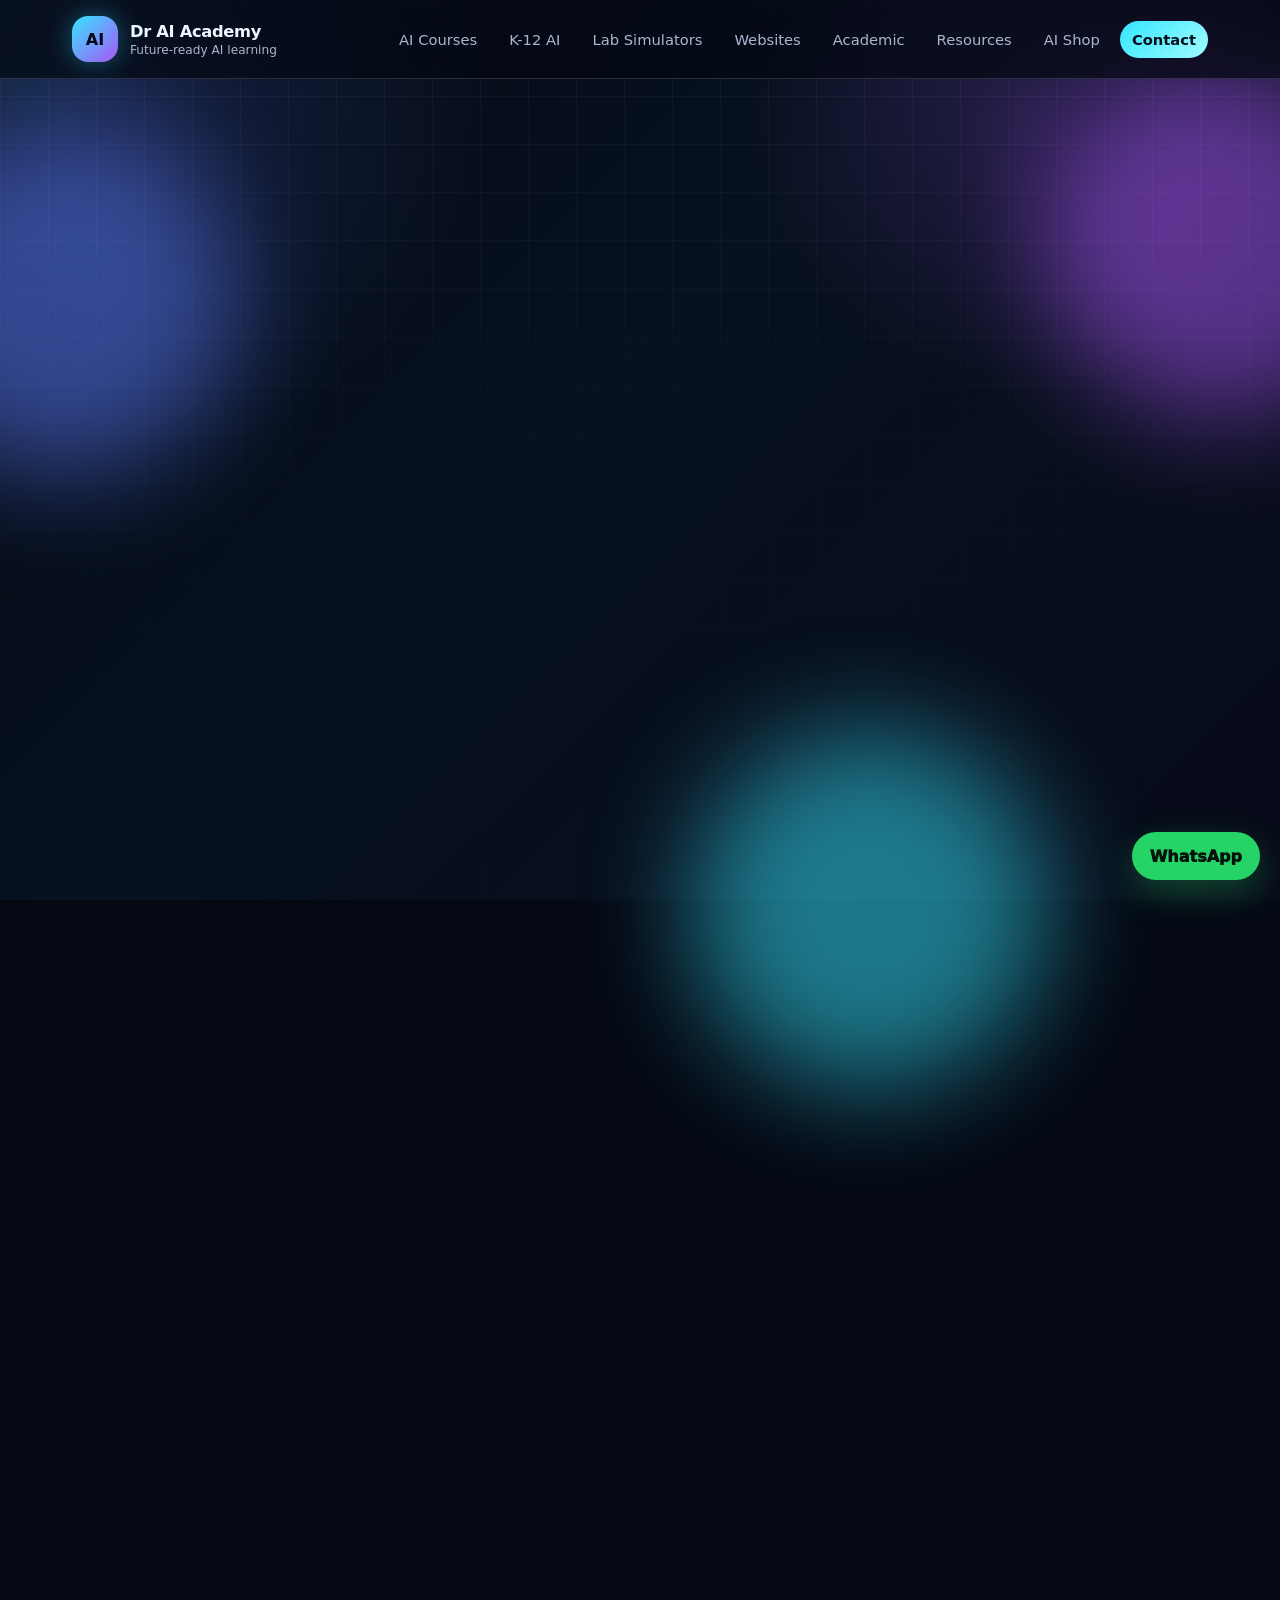
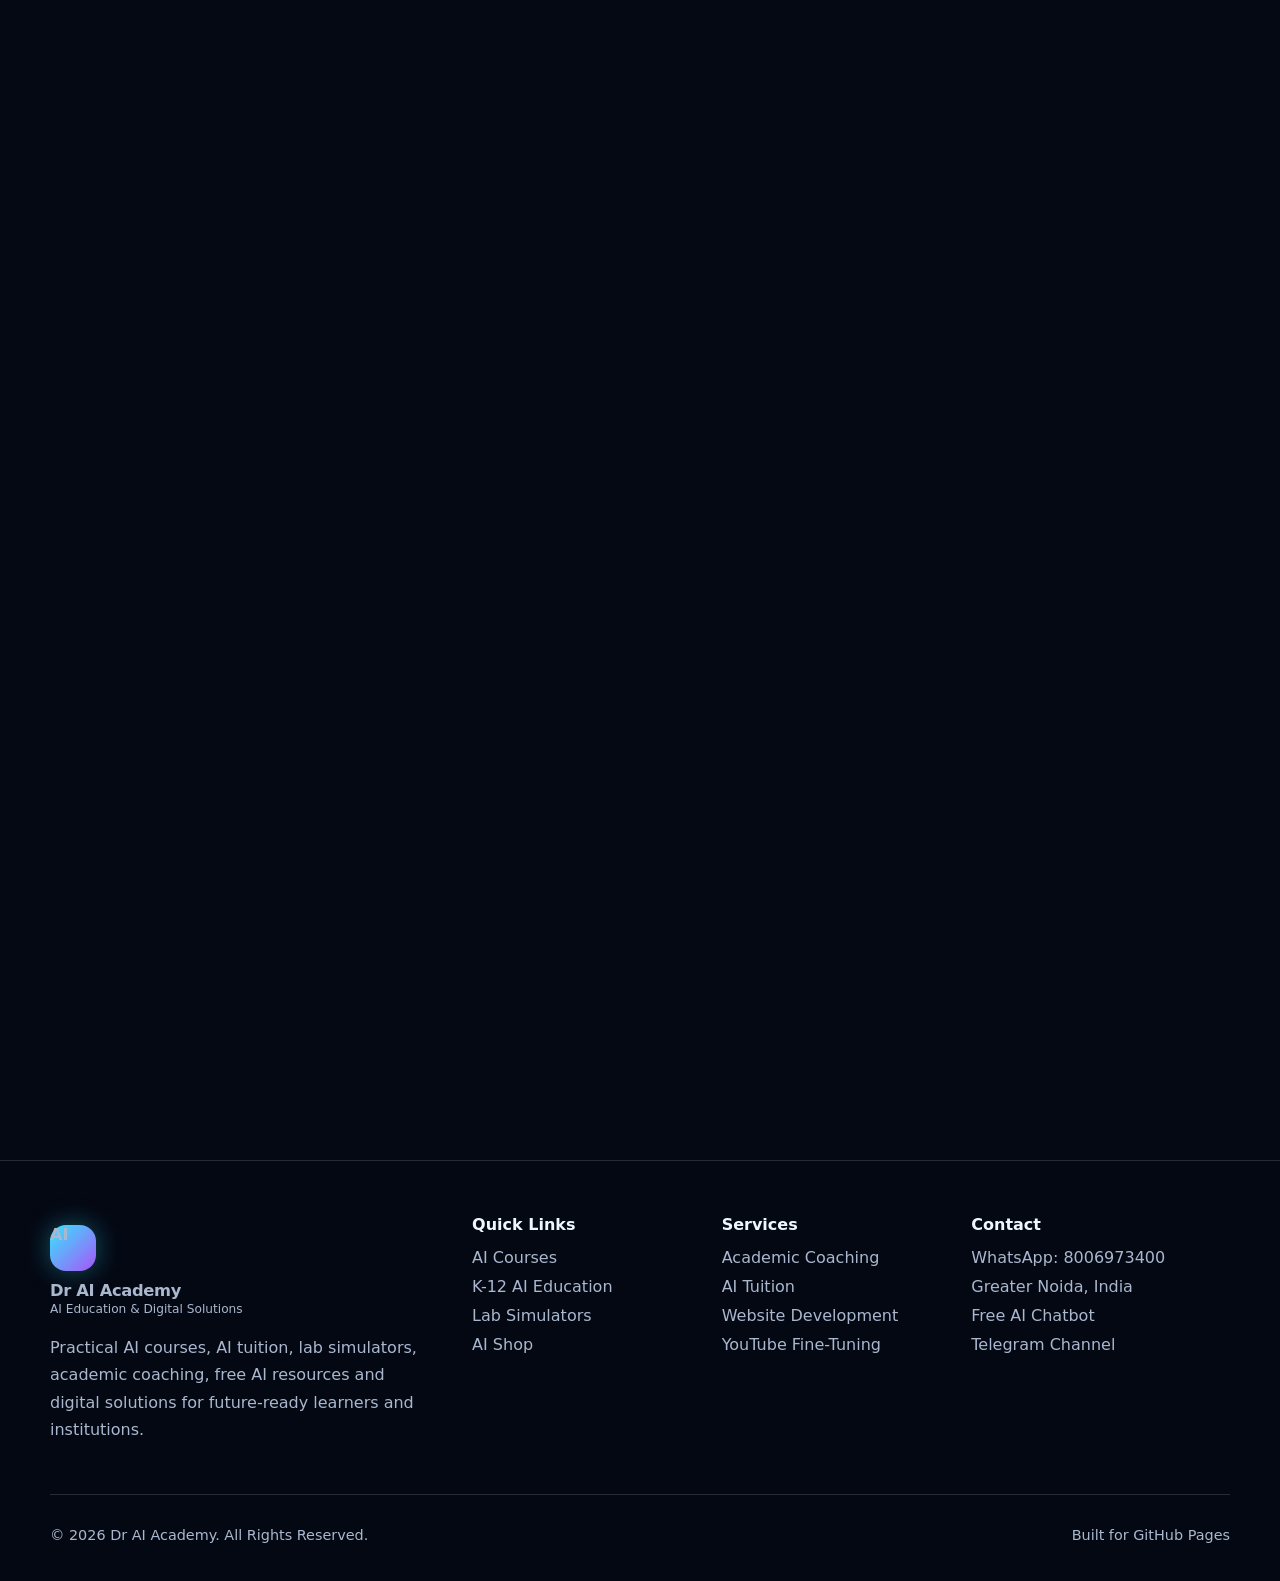
==== commit 32025eb6: "Update print statement from 'Hello' to 'Goodbye'" ====
--- a/index.html
+++ b/index.html
@@ -3,209 +3,279 @@
 <head>
   <meta charset="UTF-8" />
   <meta name="viewport" content="width=device-width, initial-scale=1.0" />
-  <title>CareerDaddy — AI + Human Expert Career Preparation Platform</title>
-  <meta name="description" content="CareerDaddy helps job seekers prepare with AI resume analysis, job matching, AI mock interviews, human expert mock interviews, feedback dossier, career roadmap and certificates." />
-  <meta property="og:title" content="CareerDaddy — Your Career Preparation Command Center" />
-  <meta property="og:description" content="AI tools + human experts to help you prepare better before your next job interview." />
+  <title>Dr AI Academy | AI Courses, AI Tuition, Lab Simulators & Digital Solutions</title>
+  <meta name="description" content="Dr AI Academy offers AI courses, Machine Learning, Deep Learning, Generative AI, Agentic AI, K-12 AI education, academic coaching, lab simulators, AI chatbot, free AI resources and website development services from Greater Noida, India." />
+  <meta name="keywords" content="Dr AI Academy, AI courses, Machine Learning, Deep Learning, Generative AI, Agentic AI, AI tuition, M.Tech CSE AI coaching, B.Tech CSE AI coaching, AI lab simulators, Greater Noida" />
+  <meta name="author" content="Dr AI Academy" />
+  <meta property="og:title" content="Dr AI Academy | Learn AI. Build Future-Ready Skills." />
+  <meta property="og:description" content="Premium AI education, AI courses, lab simulators, academic coaching and digital solutions for students, schools, coachings and businesses." />
   <meta property="og:type" content="website" />
-  <meta name="theme-color" content="#0B1020" />
-  <link rel="stylesheet" href="style.css" />
+  <meta name="theme-color" content="#07111f" />
+  <link rel="stylesheet" href="styles.css" />
 </head>
 <body>
-  <div class="bg-orb orb-1"></div>
-  <div class="bg-orb orb-2"></div>
-  <div class="bg-grid"></div>
-
-  <header class="nav">
-    <a href="#" class="brand">
-      <span class="brand-mark">CD</span>
-      <span><strong>CareerDaddy</strong><small>by Dr AI Academy</small></span>
-    </a>
-    <nav class="nav-links">
-      <a href="#features">Features</a>
-      <a href="#expert">Experts</a>
-      <a href="#pricing">Pricing</a>
-      <a href="#faq">FAQ</a>
+  <div class="cursor-glow" aria-hidden="true"></div>
+  <div class="site-bg" aria-hidden="true">
+    <span class="orb orb-one"></span>
+    <span class="orb orb-two"></span>
+    <span class="orb orb-three"></span>
+    <div class="grid-overlay"></div>
+  </div>
+
+  <header class="header" id="top">
+    <nav class="navbar" aria-label="Main navigation">
+      <a href="#home" class="brand js-home-link" aria-label="Dr AI Academy home">
+        <span class="brand-mark">AI</span>
+        <span>
+          <strong>Dr AI Academy</strong>
+          <small>Future-ready AI learning</small>
+        </span>
+      </a>
+
+      <button class="menu-toggle" aria-label="Open menu" aria-expanded="false">
+        <span></span><span></span><span></span>
+      </button>
+
+      <div class="nav-links">
+        <a href="#courses" class="js-home-section">AI Courses</a>
+        <a href="#k12" class="js-home-section">K-12 AI</a>
+        <a href="#labs" class="js-home-section">Lab Simulators</a>
+        <a href="#websites" class="js-home-section">Websites</a>
+        <a href="#academic" class="js-home-section">Academic</a>
+        <a href="#resources" class="js-home-section">Resources</a>
+        <a href="#ai-shop" class="js-shop-link">AI Shop</a>
+        <a href="#contact" class="nav-cta js-home-section">Contact</a>
+      </div>
     </nav>
-    <a class="nav-cta" target="_blank" href="https://careerdaddy.draiacademy.com">Launch App</a>
   </header>
 
   <main>
-    <section class="hero">
-      <div class="hero-copy">
-        <div class="pill">🚀 MVP Live • AI + Human Expert Career Platform</div>
-        <h1>Job lagani hai? Pehle apni career preparation ko serious banao.</h1>
-        <p class="hero-sub">
-          CareerDaddy is your career preparation command center — AI resume analysis, job match score,
-          AI mock interview, human expert mock interview, feedback dossier, roadmap and certificates in one place.
-        </p>
-        <div class="hero-actions">
-          <a class="btn primary" target="_blank" href="https://careerdaddy.draiacademy.com">Try CareerDaddy Free</a>
-          <a class="btn secondary" target="_blank" href="https://careerdaddy.draiacademy.com/mock-interview">Book Mock Interview</a>
-        </div>
-        <div class="trust-row">
-          <span>✅ Resume</span><span>✅ Interview</span><span>✅ Expert Feedback</span><span>✅ Career Roadmap</span>
-        </div>
-      </div>
-
-      <div class="hero-panel">
-        <div class="panel-top">
-          <span class="dot green"></span><span class="dot yellow"></span><span class="dot red"></span>
-          <small>Career Readiness Engine</small>
-        </div>
-        <div class="score-card">
-          <span>Interview Readiness</span>
-          <strong>82%</strong>
-          <div class="bar"><i style="width:82%"></i></div>
-        </div>
-        <div class="mini-grid">
-          <div><b>Resume</b><span>Needs stronger impact points</span></div>
-          <div><b>Job Match</b><span>Backend Java fit: High</span></div>
-          <div><b>AI Mock</b><span>Confidence practice required</span></div>
-          <div><b>Expert</b><span>Human feedback dossier ready</span></div>
-        </div>
-        <div class="terminal">
-          <p>&gt; Analyzing target role...</p>
-          <p>&gt; Preparing mock interview questions...</p>
-          <p>&gt; Creating final interview plan...</p>
-        </div>
-      </div>
-    </section>
-
-    <section class="logos">
-      <span>Built for</span>
-      <b>Freshers</b><b>Job Switchers</b><b>Final-Year Students</b><b>Working Professionals</b><b>Career Restart</b>
-    </section>
-
-    <section class="section problem">
-      <div>
-        <p class="eyebrow">The Real Problem</p>
-        <h2>Most candidates don’t fail because they are weak. They fail because preparation is scattered.</h2>
-      </div>
-      <div class="problem-cards">
-        <article>Resume alag ban raha hai, interview prep alag chal rahi hai.</article>
-        <article>Candidate ko pata hi nahi hota ki job description se match kitna hai.</article>
-        <article>Mock interview ke baad actionable feedback nahi milta.</article>
-        <article>Final interview ke 2–3 din pehle clear plan nahi hota.</article>
-      </div>
-    </section>
-
-    <section id="features" class="section">
-      <p class="eyebrow center">CareerDaddy Features</p>
-      <h2 class="center">Ek platform. Career preparation ka full system.</h2>
-      <div class="features">
-        <a class="feature" target="_blank" href="https://careerdaddy.draiacademy.com"><span>🤖</span><h3>AI Career Chat</h3><p>Ask career, job, resume and interview questions anytime.</p><b>Explore →</b></a>
-        <a class="feature" target="_blank" href="https://careerdaddy.draiacademy.com"><span>📄</span><h3>Resume Analyzer</h3><p>Find weak points, missing keywords and improvement areas.</p><b>Analyze →</b></a>
-        <a class="feature" target="_blank" href="https://careerdaddy.draiacademy.com"><span>🎯</span><h3>Job Match Score</h3><p>Check how well your profile matches your target job.</p><b>Check Fit →</b></a>
-        <a class="feature" target="_blank" href="https://careerdaddy.draiacademy.com"><span>🧠</span><h3>AI Mock Interview</h3><p>Practice original interview questions based on your role and skills.</p><b>Start →</b></a>
-        <a class="feature hot" target="_blank" href="https://careerdaddy.draiacademy.com/mock-interview"><span>👨‍💻</span><h3>Human Expert Mock Interview</h3><p>Book verified tech experts for live mock interview preparation.</p><b>Book Expert →</b></a>
-        <a class="feature" target="_blank" href="https://careerdaddy.draiacademy.com"><span>📊</span><h3>Feedback Dossier</h3><p>Get expert scores, strengths, weak areas and final readiness plan.</p><b>View Sample →</b></a>
-        <a class="feature" target="_blank" href="https://careerdaddy.draiacademy.com"><span>🗺️</span><h3>Career Roadmap</h3><p>Personalized learning path based on your current level and target role.</p><b>Build Roadmap →</b></a>
-        <a class="feature" target="_blank" href="https://careerdaddy.draiacademy.com"><span>🏆</span><h3>Certificates</h3><p>Show your preparation milestones and learning progress.</p><b>Unlock →</b></a>
-      </div>
-    </section>
-
-    <section id="expert" class="section expert-section">
-      <div class="expert-copy">
-        <p class="eyebrow">Human Expert Layer</p>
-        <h2>AI gives speed. Human expert gives reality check.</h2>
-        <p>
-          Before your real interview, sit with a verified expert. Practice technical, HR, resume and role-specific rounds.
-          After the session, receive a clear feedback dossier with scores, mistakes and a readiness plan.
-        </p>
-        <ul class="checklist">
-          <li>Verified tech expert profiles</li>
-          <li>Paid mock interview booking</li>
-          <li>Manual Zoom/Google Meet link</li>
-          <li>Expert feedback dossier</li>
-          <li>Admin-controlled quality and payouts</li>
-        </ul>
-        <a class="btn primary" target="_blank" href="https://careerdaddy.draiacademy.com/mock-interview">Book Human Expert Interview</a>
-      </div>
-      <div class="expert-card">
-        <div class="expert-badge">Verified Expert</div>
-        <h3>Senior Java Backend Interviewer</h3>
-        <p>10+ years experience • Java • Spring Boot • Microservices</p>
-        <div class="metrics">
-          <span><b>4.8</b> Rating</span>
-          <span><b>80+</b> Mocks</span>
-          <span><b>₹999</b> Session</span>
-        </div>
-        <div class="privacy-note">Current company hidden for privacy. Full verification available to admin.</div>
-      </div>
-    </section>
-
-    <section class="section flow">
-      <p class="eyebrow center">How It Works</p>
-      <h2 class="center">From confusion to confidence in one workflow.</h2>
-      <div class="steps">
-        <div><span>01</span><h3>Create Account</h3><p>Start with AI career tools and profile setup.</p></div>
-        <div><span>02</span><h3>Analyze</h3><p>Resume, job match and interview readiness check.</p></div>
-        <div><span>03</span><h3>Practice</h3><p>AI mock interview and role-based questions.</p></div>
-        <div><span>04</span><h3>Book Expert</h3><p>Get live feedback from verified interview experts.</p></div>
-        <div><span>05</span><h3>Improve</h3><p>Follow your dossier and final interview plan.</p></div>
-      </div>
-    </section>
-
-    <section id="pricing" class="section">
-      <p class="eyebrow center">Pricing Preview</p>
-      <h2 class="center">Start free. Upgrade when you are serious.</h2>
-      <div class="pricing">
-        <div class="plan">
-          <span>Free</span><h3>₹0</h3><p>Try basic AI career tools.</p>
-          <ul><li>5 daily chats</li><li>Resume preview</li><li>Career roadmap preview</li></ul>
-          <a target="_blank" href="https://careerdaddy.draiacademy.com" class="btn secondary">Start Free</a>
-        </div>
-        <div class="plan popular">
-          <span>Most Popular</span><h3>₹299/mo</h3><p>Serious preparation for active job seekers.</p>
-          <ul><li>AI mock interviews</li><li>Resume analysis</li><li>Job match reports</li><li>Premium PDFs</li></ul>
-          <a target="_blank" href="https://careerdaddy.draiacademy.com/pricing" class="btn primary">Upgrade</a>
-        </div>
-        <div class="plan">
-          <span>Expert Interview</span><h3>₹499+</h3><p>Live human mock interview with feedback dossier.</p>
-          <ul><li>Verified expert</li><li>Live session</li><li>Feedback report</li><li>Readiness plan</li></ul>
-          <a target="_blank" href="https://careerdaddy.draiacademy.com/mock-interview" class="btn secondary">Book Now</a>
-        </div>
-      </div>
-    </section>
-
-    <section class="section proof">
-      <p class="eyebrow center">Why CareerDaddy Feels Different</p>
-      <h2 class="center">Not just another chatbot. A career preparation system.</h2>
-      <div class="proof-grid">
-        <div>AI + Human Expert</div>
-        <div>Paid mock interview marketplace</div>
-        <div>Feedback dossier after session</div>
-        <div>Admin verified expert profiles</div>
-        <div>Expert earnings & payout tracking</div>
-        <div>Built by Dr AI Academy</div>
-      </div>
-    </section>
-
-    <section id="faq" class="section faq">
-      <p class="eyebrow center">FAQ</p>
-      <h2 class="center">Questions before trying?</h2>
-      <details><summary>Is CareerDaddy only for freshers?</summary><p>No. It is useful for freshers, job switchers, final-year students and working professionals.</p></details>
-      <details><summary>Will experts give real company questions?</summary><p>No. CareerDaddy is for ethical interview preparation. Experts provide general role-based practice and feedback, not confidential employer data.</p></details>
-      <details><summary>Can I book a human mock interview?</summary><p>Yes. You can choose an expert, book a session, pay online and get a feedback dossier after the interview.</p></details>
-      <details><summary>Is it free?</summary><p>Basic tools are free. Advanced reports, expert interviews and premium features are paid.</p></details>
-    </section>
-
-    <section class="final-cta">
-      <h2>Real interview se pehle ek baar CareerDaddy try karo.</h2>
-      <p>Resume weak hai? Interview confidence low hai? Job match unclear hai? CareerDaddy gives you one system to prepare smarter.</p>
-      <div class="hero-actions">
-        <a class="btn primary" target="_blank" href="https://careerdaddy.draiacademy.com">Launch CareerDaddy</a>
-        <a class="btn whatsapp" target="_blank" href="https://wa.me/917080680911?text=I%20want%20to%20try%20CareerDaddy%20for%20career%20and%20interview%20preparation">WhatsApp Demo</a>
+    <div id="homePage" class="page-view active-page">
+      <section class="hero section" id="home">
+        <div class="hero-content reveal">
+          <p class="eyebrow"><span></span> AI Education • AI Tools • Digital Solutions</p>
+          <h1>Learn Artificial Intelligence. <span>Build Future-Ready Skills.</span></h1>
+          <p class="hero-subtitle">Dr AI Academy provides practical AI courses, free AI resources, AI-powered lab simulators, K-12 AI education, B.Tech/M.Tech CSE(AI) coaching, AI tuition and digital solutions for students, professionals, schools, coachings and businesses.</p>
+          <div class="hero-actions">
+            <a class="btn primary" href="https://courses.draiacademy.com/courses" target="_blank" rel="noopener">Explore AI Courses</a>
+            <a class="btn secondary" href="https://chatwith.draiacademy.com" target="_blank" rel="noopener">Try Free AI Chatbot</a>
+            <a class="btn ghost" href="https://wa.me/918006973400" target="_blank" rel="noopener">WhatsApp Us</a>
+          </div>
+          <div class="hero-proof" aria-label="Trust indicators">
+            <div><strong>6000+</strong><span>Udemy Learners</span></div>
+            <div><strong>1000+</strong><span>AI Resources</span></div>
+            <div><strong>2000+</strong><span>YouTube Subscribers</span></div>
+          </div>
+        </div>
+
+        <div class="hero-visual reveal" aria-label="AI learning ecosystem illustration">
+          <div class="ai-core">
+            <div class="core-ring"></div>
+            <div class="core-center">Dr<br>AI</div>
+            <span class="node n1">ML</span>
+            <span class="node n2">GenAI</span>
+            <span class="node n3">Labs</span>
+            <span class="node n4">K-12</span>
+          </div>
+          <div class="floating-card card-one">
+            <span>🤖</span>
+            <strong>Free AI Chatbot</strong>
+            <small>Learning • Jobs • Career Advice</small>
+          </div>
+          <div class="floating-card card-two">
+            <span>🧪</span>
+            <strong>Lab Simulators</strong>
+            <small>Science, Maths & Biology</small>
+          </div>
+          <div class="floating-card card-three">
+            <span>🎓</span>
+            <strong>AI Coaching</strong>
+            <small>B.Tech • M.Tech • Tuition</small>
+          </div>
+        </div>
+      </section>
+
+      <section class="stats section compact" aria-label="Dr AI Academy achievements">
+        <div class="stat-card reveal"><strong>6000+</strong><span>Udemy Students Globally</span></div>
+        <div class="stat-card reveal"><strong>1000+</strong><span>Free AI Resources</span></div>
+        <div class="stat-card reveal"><strong>2000+</strong><span>YouTube Subscribers</span></div>
+        <div class="stat-card reveal"><strong>Free</strong><span>AI Learning App</span></div>
+        <div class="stat-card reveal"><strong>Hindi</strong><span>AI Courses & Videos</span></div>
+        <div class="stat-card reveal"><strong>Greater Noida</strong><span>India Location</span></div>
+      </section>
+
+      <section class="section" id="courses">
+        <div class="section-head reveal">
+          <p class="eyebrow"><span></span> AI Courses</p>
+          <h2>Practical AI courses for beginners, students and professionals.</h2>
+          <p>Learn Machine Learning, Deep Learning, Generative AI, Agentic AI, AI tools and prompt engineering with Indian learner-friendly explanations.</p>
+        </div>
+        <div class="card-grid courses-grid">
+          <article class="feature-card reveal"><div class="icon">🧠</div><h3>Machine Learning</h3><p>Build strong foundations in models, data, predictions and real-world ML workflows.</p><a href="https://courses.draiacademy.com/courses" target="_blank" rel="noopener">View Course →</a></article>
+          <article class="feature-card reveal"><div class="icon">🕸️</div><h3>Deep Learning</h3><p>Understand neural networks, computer vision, NLP basics and deep learning concepts.</p><a href="https://courses.draiacademy.com/courses" target="_blank" rel="noopener">View Course →</a></article>
+          <article class="feature-card reveal"><div class="icon">✨</div><h3>Generative AI</h3><p>Learn ChatGPT, prompt engineering, AI content creation and modern GenAI workflows.</p><a href="https://courses.draiacademy.com/courses" target="_blank" rel="noopener">View Course →</a></article>
+          <article class="feature-card reveal"><div class="icon">⚙️</div><h3>Agentic AI</h3><p>Explore AI agents, automation, tools, workflows and next-generation AI systems.</p><a href="https://courses.draiacademy.com/courses" target="_blank" rel="noopener">View Course →</a></article>
+          <article class="feature-card reveal" id="k12"><div class="icon">🏫</div><h3>K-12 AI Education</h3><p>AI learning for school students with practical, visual and project-based methodology.</p><a href="#contact" class="js-home-section">Enquire Now →</a></article>
+          <article class="feature-card reveal"><div class="icon">🌍</div><h3>AI for Everyone</h3><p>No heavy jargon. Learn AI tools, concepts and career use cases from the basics.</p><a href="https://courses.draiacademy.com/courses" target="_blank" rel="noopener">View Course →</a></article>
+        </div>
+      </section>
+
+      <section class="section split-section" id="academic">
+        <div class="section-copy reveal">
+          <p class="eyebrow"><span></span> Academic Coaching</p>
+          <h2>B.Tech & M.Tech CSE(AI) coaching with notes, mindmaps and exam-focused guidance.</h2>
+          <p>Structured coaching for computer science and AI subjects, especially for students who want clear concepts, quick revision, practical support and exam confidence.</p>
+          <div class="pill-row">
+            <span>M.Tech AKTU CSE</span><span>B.Tech CSE(AI)</span><span>AI Tuition</span><span>Handwritten Notes</span>
+          </div>
+          <a class="btn primary" href="https://wa.me/918006973400?text=Hi%20Dr%20AI%20Academy%2C%20I%20want%20academic%20coaching%20details." target="_blank" rel="noopener">Book Academic Guidance</a>
+        </div>
+        <div class="service-list reveal">
+          <div><strong>M.Tech CSE / CSE(AI)</strong><span>AI, ML, Neural Networks, Advanced Algorithms, Cloud Computing, Research Process.</span></div>
+          <div><strong>B.Tech CSE / CSE(AI)</strong><span>Python, DSA, DBMS, OS, CN, AI/ML basics, projects and university preparation.</span></div>
+          <div><strong>AI Tuition</strong><span>One-to-one and group AI tuition for school and college students.</span></div>
+          <div><strong>Notes & Mindmaps</strong><span>Handwritten-style revision material for CSE, AI and university exams.</span></div>
+        </div>
+      </section>
+
+      <section class="section" id="resources">
+        <div class="section-head reveal">
+          <p class="eyebrow"><span></span> Free AI Ecosystem</p>
+          <h2>Free learning resources that keep AI simple and accessible.</h2>
+          <p>Dr AI Academy brings together free AI app resources, YouTube videos, Telegram updates, newsletter and chatbot support in one ecosystem.</p>
+        </div>
+        <div class="ecosystem-grid">
+          <article class="mini-card reveal"><span>📱</span><h3>Free AI App</h3><p>1000+ AI resources, PDFs, books, documents and learning materials.</p></article>
+          <article class="mini-card reveal" id="chatbot"><span>💬</span><h3>Free AI Chatbot</h3><p>AI learning, job search, career advice, roadmap and interview preparation.</p><a href="https://chatwith.draiacademy.com" target="_blank" rel="noopener">Open Chatbot →</a></article>
+          <article class="mini-card reveal"><span>▶️</span><h3>YouTube Courses</h3><p>Free AI video courses and practical AI tutorials in Hindi.</p></article>
+          <article class="mini-card reveal"><span>📢</span><h3>Telegram Updates</h3><p>Daily AI tools, news, resources, career updates and learning support.</p><a href="https://t.me/draiacademy" target="_blank" rel="noopener">Join Telegram →</a></article>
+          <article class="mini-card reveal" id="newsletter"><span>📰</span><h3>Artificial Intelligence News</h3><p>Daily AI news, tools, trends, opportunities and learning resources.</p><a href="https://www.linkedin.com/newsletters/artificial-intelligence-news-7097270810305867776" target="_blank" rel="noopener">Subscribe on LinkedIn →</a></article>
+          <article class="mini-card reveal"><span>📚</span><h3>Resources Library</h3><p>AI books, PDFs, notes, documents and learning kits for self-study.</p></article>
+        </div>
+      </section>
+
+      <section class="section split-section reverse" id="labs">
+        <div class="simulator-visual reveal">
+          <div class="lab-window">
+            <div class="window-top"><span></span><span></span><span></span></div>
+            <div class="molecule"><i></i><i></i><i></i><i></i></div>
+            <div class="code-lines"><b></b><b></b><b></b><b></b></div>
+          </div>
+        </div>
+        <div class="section-copy reveal">
+          <p class="eyebrow"><span></span> Lab Simulators</p>
+          <h2>AI-powered interactive lab simulators for schools and coachings.</h2>
+          <p>Make Science, Maths, Biology, Physics and Chemistry practical, visual and fun with browser-based simulations, gamified experiments and custom branding.</p>
+          <div class="tag-grid"><span>Science Simulators</span><span>Maths Simulators</span><span>Biology Labs</span><span>Physics Experiments</span><span>Chemistry Labs</span><span>Gamified Learning</span></div>
+          <a class="btn secondary" href="https://wa.me/918006973400?text=Hi%20Dr%20AI%20Academy%2C%20I%20want%20lab%20simulators%20for%20my%20school%20or%20coaching." target="_blank" rel="noopener">Request Simulator Demo</a>
+        </div>
+      </section>
+
+      <section class="section" id="websites">
+        <div class="section-head reveal">
+          <p class="eyebrow"><span></span> Digital Services</p>
+          <h2>Modern websites and AI-powered growth services for small businesses.</h2>
+          <p>From business websites to coaching platforms and YouTube optimization, Dr AI Academy helps brands look professional and grow online.</p>
+        </div>
+        <div class="card-grid">
+          <article class="feature-card reveal"><div class="icon">🌐</div><h3>Website Development</h3><p>Business, coaching, school, portfolio, landing page and lead-generation websites.</p><a href="#contact" class="js-home-section">Get Website →</a></article>
+          <article class="feature-card reveal"><div class="icon">🚀</div><h3>AI-Powered Websites</h3><p>Modern websites with chatbot, automation, resource pages and conversion-focused UI.</p><a href="#contact" class="js-home-section">Start Project →</a></article>
+          <article class="feature-card reveal"><div class="icon">📺</div><h3>YouTube Fine-Tuning</h3><p>Channel audit, titles, thumbnails, descriptions, tags, SEO and content planning.</p><a href="#contact" class="js-home-section">Optimize Channel →</a></article>
+        </div>
+      </section>
+
+      <section class="section shop-section" id="shop-preview">
+        <div class="shop-card reveal">
+          <p class="eyebrow"><span></span> AI Shop</p>
+          <h2>Digital AI Products, Gamified Labs,STEM Simulators, Notes, Mindmaps, Tools & Learning Kits.</h2>
+          <p>Explore premium AI learning resources, gamified labs and digital kits created for students, teachers and future-ready learners.</p>
+          <button class="btn primary js-shop-button" type="button">Open AI Shop</button>
+        </div>
+      </section>
+
+      <section class="section newsletter-section" id="ai-news">
+        <div class="newsletter-card reveal">
+          <div>
+            <p class="eyebrow"><span></span> Artificial Intelligence News</p>
+            <h2>Stay updated with AI news, tools and career updates.</h2>
+            <p>LinkedIn Newsletter par professional AI updates subscribe karein, aur Telegram channel par daily AI tools, news aur free resources receive karein.</p>
+          </div>
+          <div class="newsletter-actions">
+            <a class="btn primary" href="https://www.linkedin.com/newsletters/artificial-intelligence-news-7097270810305867776" target="_blank" rel="noopener">Subscribe on LinkedIn</a>
+            <a class="btn secondary" href="https://t.me/draiacademy" target="_blank" rel="noopener">Join Telegram Channel</a>
+          </div>
+        </div>
+      </section>
+
+      <section class="section contact-section" id="contact">
+        <div class="section-head reveal">
+          <p class="eyebrow"><span></span> Contact</p>
+          <h2>Ready to learn AI or build something powerful?</h2>
+          <p>Contact Dr AI Academy for AI courses, academic coaching, AI tuition, lab simulators, website development and YouTube optimization.</p>
+        </div>
+        <div class="contact-grid">
+          <div class="contact-card reveal"><span>📍</span><strong>Location</strong><p>Greater Noida, India</p></div>
+          <a class="contact-card reveal" href="https://wa.me/918006973400" target="_blank" rel="noopener"><span>🟢</span><strong>WhatsApp</strong><p>8006973400</p></a>
+          <a class="contact-card reveal" href="https://courses.draiacademy.com/courses" target="_blank" rel="noopener"><span>🎓</span><strong>Courses</strong><p>courses.draiacademy.com</p></a>
+          <a class="contact-card reveal" href="https://chatwith.draiacademy.com" target="_blank" rel="noopener"><span>🤖</span><strong>Free AI Chatbot</strong><p>chatwith.draiacademy.com</p></a>
+        </div>
+      </section>
+    </div>
+
+    <section id="ai-shop" class="page-view shop-page" aria-label="Dr AI Academy AI Shop">
+      <div class="section shop-page-inner">
+        <button class="back-home-btn js-back-home" type="button">← Back to Home</button>
+
+        <div class="section-head reveal visible">
+          <p class="eyebrow"><span></span> AI Shop</p>
+          <h1 class="shop-page-title">Dr AI Academy Digital Shop</h1>
+          <p>
+            Explore premium AI learning products, gamified labs, handwritten-style notes,
+            mindmaps, templates and digital learning kits designed for students, teachers
+            and future-ready learners.
+          </p>
+        </div>
+
+        <div class="shop-products-grid" id="shopProductsGrid"></div>
       </div>
     </section>
   </main>
 
-  <footer>
-    <strong>CareerDaddy</strong> by Dr AI Academy
-    <span>Contact: 7080680911 • Website: draiacademy.com</span>
+  <footer class="footer">
+    <div class="footer-grid">
+      <div>
+        <a href="#home" class="brand footer-brand js-home-link"><span class="brand-mark">AI</span><span><strong>Dr AI Academy</strong><small>AI Education & Digital Solutions</small></span></a>
+        <p>Practical AI courses, AI tuition, lab simulators, academic coaching, free AI resources and digital solutions for future-ready learners and institutions.</p>
+      </div>
+      <div>
+        <h4>Quick Links</h4>
+        <a href="#courses" class="js-home-section">AI Courses</a>
+        <a href="#k12" class="js-home-section">K-12 AI Education</a>
+        <a href="#labs" class="js-home-section">Lab Simulators</a>
+        <a href="#ai-shop" class="js-shop-link">AI Shop</a>
+      </div>
+      <div>
+        <h4>Services</h4>
+        <a href="#academic" class="js-home-section">Academic Coaching</a>
+        <a href="#academic" class="js-home-section">AI Tuition</a>
+        <a href="#websites" class="js-home-section">Website Development</a>
+        <a href="#websites" class="js-home-section">YouTube Fine-Tuning</a>
+      </div>
+      <div>
+        <h4>Contact</h4>
+        <a href="https://wa.me/918006973400" target="_blank" rel="noopener">WhatsApp: 8006973400</a>
+        <span>Greater Noida, India</span>
+        <a href="https://chatwith.draiacademy.com" target="_blank" rel="noopener">Free AI Chatbot</a>
+        <a href="https://t.me/draiacademy" target="_blank" rel="noopener">Telegram Channel</a>
+      </div>
+    </div>
+    <div class="footer-bottom">
+      <span>© 2026 Dr AI Academy. All Rights Reserved.</span>
+      <span>Built for GitHub Pages</span>
+    </div>
   </footer>
 
+  <a class="whatsapp-float" href="https://wa.me/918006973400" target="_blank" rel="noopener" aria-label="Contact Dr AI Academy on WhatsApp">WhatsApp</a>
   <script src="script.js"></script>
 </body>
 </html>
--- a/styles.css
+++ b/styles.css
@@ -0,0 +1,568 @@
+:root {
+  --bg: #050914;
+  --bg-2: #07111f;
+  --panel: rgba(255, 255, 255, 0.07);
+  --panel-strong: rgba(255, 255, 255, 0.12);
+  --line: rgba(255, 255, 255, 0.14);
+  --text: #eef7ff;
+  --muted: #a9b8cf;
+  --cyan: #35e6ff;
+  --blue: #5b7cfa;
+  --purple: #a855f7;
+  --pink: #ff54c7;
+  --green: #31f5a2;
+  --shadow: 0 24px 80px rgba(0, 0, 0, 0.35);
+  --radius: 28px;
+  --max: 1180px;
+}
+
+* { box-sizing: border-box; }
+html { scroll-behavior: smooth; }
+body {
+  margin: 0;
+  font-family: Inter, ui-sans-serif, system-ui, -apple-system, BlinkMacSystemFont, "Segoe UI", sans-serif;
+  background: var(--bg);
+  color: var(--text);
+  overflow-x: hidden;
+}
+
+a { color: inherit; text-decoration: none; }
+img { max-width: 100%; display: block; }
+button, input { font: inherit; }
+
+.site-bg { position: fixed; inset: 0; z-index: -3; background: radial-gradient(circle at 10% 10%, rgba(91, 124, 250, 0.18), transparent 26%), radial-gradient(circle at 80% 12%, rgba(168, 85, 247, 0.18), transparent 22%), linear-gradient(135deg, #050914 0%, #07111f 45%, #080b19 100%); }
+.grid-overlay { position: absolute; inset: 0; background-image: linear-gradient(rgba(255,255,255,.045) 1px, transparent 1px), linear-gradient(90deg, rgba(255,255,255,.045) 1px, transparent 1px); background-size: 48px 48px; mask-image: linear-gradient(to bottom, rgba(0,0,0,.9), transparent 82%); }
+.orb { position: absolute; width: 360px; height: 360px; border-radius: 999px; filter: blur(54px); opacity: .5; animation: drift 12s ease-in-out infinite alternate; }
+.orb-one { background: var(--blue); left: -120px; top: 120px; }
+.orb-two { background: var(--purple); right: -120px; top: 60px; animation-delay: -4s; }
+.orb-three { background: var(--cyan); right: 18%; bottom: -190px; animation-delay: -8s; }
+.cursor-glow { position: fixed; width: 360px; height: 360px; border-radius: 50%; pointer-events: none; z-index: -1; background: radial-gradient(circle, rgba(53, 230, 255, .12), transparent 68%); transform: translate(-50%, -50%); opacity: .8; }
+
+.header { position: sticky; top: 0; z-index: 50; backdrop-filter: blur(20px); background: rgba(5, 9, 20, 0.72); border-bottom: 1px solid var(--line); }
+.navbar { max-width: var(--max); margin: 0 auto; height: 78px; display: flex; align-items: center; justify-content: space-between; padding: 0 22px; }
+.brand { display: flex; gap: 12px; align-items: center; min-width: max-content; }
+.brand-mark { width: 46px; height: 46px; display: grid; place-items: center; border-radius: 16px; background: linear-gradient(135deg, var(--cyan), var(--purple)); color: #020513; font-weight: 900; box-shadow: 0 0 26px rgba(53, 230, 255, .35); }
+.brand strong { display: block; font-size: 1.02rem; letter-spacing: -.02em; }
+.brand small { display: block; color: var(--muted); font-size: .76rem; margin-top: 2px; }
+.nav-links { display: flex; align-items: center; gap: 8px; }
+.nav-links a { color: var(--muted); font-size: .92rem; padding: 10px 12px; border-radius: 999px; transition: .25s ease; }
+.nav-links a:hover, .nav-links a.active { color: var(--text); background: var(--panel); }
+.nav-links .nav-cta { color: #06101d; background: linear-gradient(135deg, var(--cyan), #9ffcff); font-weight: 800; }
+.menu-toggle { display: none; width: 46px; height: 46px; border: 1px solid var(--line); border-radius: 14px; background: var(--panel); padding: 10px; cursor: pointer; }
+.menu-toggle span { display: block; height: 2px; background: var(--text); margin: 6px 0; border-radius: 999px; transition: .25s ease; }
+
+.section { max-width: var(--max); margin: 0 auto; padding: 96px 22px; }
+.section.compact { padding-top: 30px; padding-bottom: 72px; }
+.hero { min-height: calc(100vh - 78px); display: grid; grid-template-columns: 1.06fr .94fr; gap: 44px; align-items: center; padding-top: 76px; }
+.eyebrow { display: inline-flex; align-items: center; gap: 10px; color: var(--cyan); font-weight: 800; letter-spacing: .08em; text-transform: uppercase; font-size: .76rem; }
+.eyebrow span { width: 34px; height: 2px; border-radius: 99px; background: linear-gradient(90deg, var(--cyan), var(--purple)); }
+h1, h2, h3, p { margin-top: 0; }
+h1 { font-size: clamp(3.2rem, 7vw, 6.7rem); line-height: .92; letter-spacing: -.075em; margin-bottom: 24px; }
+h1 span, h2 span { background: linear-gradient(135deg, var(--cyan), #ffffff, var(--purple)); -webkit-background-clip: text; background-clip: text; color: transparent; }
+h2 { font-size: clamp(2.2rem, 4vw, 4.4rem); line-height: 1; letter-spacing: -.055em; margin-bottom: 20px; }
+h3 { letter-spacing: -.025em; margin-bottom: 10px; }
+p { color: var(--muted); line-height: 1.72; }
+.hero-subtitle { max-width: 680px; font-size: 1.08rem; }
+.hero-actions { display: flex; flex-wrap: wrap; gap: 14px; margin: 34px 0 28px; }
+.btn { display: inline-flex; align-items: center; justify-content: center; border: 1px solid var(--line); min-height: 48px; padding: 0 20px; border-radius: 999px; font-weight: 850; transition: .25s ease; cursor: pointer; }
+.btn:hover { transform: translateY(-3px); box-shadow: 0 16px 36px rgba(53, 230, 255, .13); }
+.btn.primary { background: linear-gradient(135deg, var(--cyan), var(--blue)); color: #04111e; border: 0; }
+.btn.secondary { background: linear-gradient(135deg, rgba(168,85,247,.95), rgba(255,84,199,.86)); color: #fff; border: 0; }
+.btn.ghost { background: var(--panel); color: var(--text); }
+.hero-proof { display: flex; flex-wrap: wrap; gap: 12px; }
+.hero-proof div { padding: 14px 16px; min-width: 138px; background: var(--panel); border: 1px solid var(--line); border-radius: 18px; }
+.hero-proof strong { display: block; font-size: 1.2rem; }
+.hero-proof span { display: block; color: var(--muted); font-size: .82rem; margin-top: 4px; }
+
+.hero-visual { min-height: 610px; position: relative; display: grid; place-items: center; }
+.ai-core { width: min(88vw, 430px); height: min(88vw, 430px); position: relative; display: grid; place-items: center; border-radius: 50%; background: radial-gradient(circle, rgba(53,230,255,.22), rgba(91,124,250,.10) 32%, rgba(255,255,255,.02) 68%); border: 1px solid var(--line); box-shadow: inset 0 0 60px rgba(53,230,255,.09), 0 0 80px rgba(91,124,250,.18); }
+.core-ring { position: absolute; inset: 42px; border-radius: 50%; border: 1px dashed rgba(255,255,255,.28); animation: spin 16s linear infinite; }
+.core-center { width: 132px; height: 132px; display: grid; place-items: center; text-align: center; border-radius: 36px; background: linear-gradient(135deg, var(--cyan), var(--purple)); color: #06101d; font-weight: 950; font-size: 1.9rem; line-height: .95; box-shadow: 0 0 42px rgba(53,230,255,.45); }
+.node { position: absolute; width: 72px; height: 72px; border-radius: 24px; display: grid; place-items: center; background: rgba(255,255,255,.09); border: 1px solid var(--line); font-weight: 900; color: #fff; backdrop-filter: blur(12px); }
+.n1 { top: 40px; left: 72px; }.n2 { top: 96px; right: 24px; }.n3 { bottom: 78px; right: 72px; }.n4 { bottom: 38px; left: 82px; }
+.floating-card { position: absolute; width: 220px; padding: 18px; background: rgba(8, 18, 34, 0.72); border: 1px solid var(--line); border-radius: 24px; backdrop-filter: blur(18px); box-shadow: var(--shadow); animation: float 5s ease-in-out infinite; }
+.floating-card span { display: inline-grid; width: 40px; height: 40px; place-items: center; border-radius: 14px; background: var(--panel-strong); margin-bottom: 12px; }
+.floating-card strong, .floating-card small { display: block; }
+.floating-card small { color: var(--muted); margin-top: 6px; }
+.card-one { left: 0; top: 94px; }.card-two { right: 0; bottom: 112px; animation-delay: -1.6s; }.card-three { left: 70px; bottom: 36px; animation-delay: -3s; }
+
+.stats { display: grid; grid-template-columns: repeat(6, 1fr); gap: 14px; }
+.stat-card { background: var(--panel); border: 1px solid var(--line); padding: 22px 16px; border-radius: 22px; min-height: 116px; display: flex; flex-direction: column; justify-content: center; }
+.stat-card strong { font-size: 1.36rem; margin-bottom: 8px; background: linear-gradient(135deg, var(--cyan), #fff); -webkit-background-clip: text; color: transparent; }
+.stat-card span { color: var(--muted); font-size: .9rem; line-height: 1.35; }
+.section-head { max-width: 790px; margin-bottom: 36px; }
+.section-head p:not(.eyebrow) { font-size: 1.03rem; }
+.card-grid { display: grid; grid-template-columns: repeat(3, 1fr); gap: 18px; }
+.feature-card, .mini-card, .shop-card, .newsletter-card, .contact-card, .service-list div, .lab-window { background: linear-gradient(180deg, rgba(255,255,255,.095), rgba(255,255,255,.045)); border: 1px solid var(--line); border-radius: var(--radius); box-shadow: var(--shadow); backdrop-filter: blur(18px); }
+.feature-card { padding: 28px; min-height: 275px; display: flex; flex-direction: column; align-items: flex-start; transition: .25s ease; }
+.feature-card:hover, .mini-card:hover, .contact-card:hover { transform: translateY(-8px); border-color: rgba(53,230,255,.42); }
+.icon { width: 56px; height: 56px; display: grid; place-items: center; border-radius: 18px; background: linear-gradient(135deg, rgba(53,230,255,.18), rgba(168,85,247,.18)); font-size: 1.65rem; margin-bottom: 18px; }
+.feature-card p { flex: 1; }
+.feature-card a, .mini-card a { color: var(--cyan); font-weight: 850; }
+.split-section { display: grid; grid-template-columns: .9fr 1.1fr; gap: 34px; align-items: center; }
+.split-section.reverse { grid-template-columns: 1fr 1fr; }
+.section-copy { padding-right: 22px; }
+.pill-row, .tag-grid { display: flex; flex-wrap: wrap; gap: 10px; margin: 24px 0 28px; }
+.pill-row span, .tag-grid span { padding: 10px 14px; border-radius: 999px; background: var(--panel); border: 1px solid var(--line); color: #dcecff; font-size: .9rem; }
+.service-list { display: grid; gap: 14px; }
+.service-list div { padding: 22px; }
+.service-list strong { display: block; margin-bottom: 8px; font-size: 1.08rem; }
+.service-list span { color: var(--muted); line-height: 1.6; }
+.ecosystem-grid { display: grid; grid-template-columns: repeat(3, 1fr); gap: 18px; }
+.mini-card { padding: 24px; min-height: 220px; }
+.mini-card span { font-size: 2rem; display: inline-block; margin-bottom: 18px; }
+.simulator-visual { display: grid; place-items: center; min-height: 450px; }
+.lab-window { width: min(100%, 480px); min-height: 340px; padding: 18px; position: relative; overflow: hidden; }
+.window-top { display: flex; gap: 8px; margin-bottom: 40px; }
+.window-top span { width: 12px; height: 12px; border-radius: 50%; background: var(--line); }
+.molecule { width: 220px; height: 220px; margin: 0 auto; position: relative; border: 1px dashed rgba(255,255,255,.25); border-radius: 50%; animation: spin 13s linear infinite; }
+.molecule i { position: absolute; width: 52px; height: 52px; border-radius: 50%; background: linear-gradient(135deg, var(--cyan), var(--purple)); box-shadow: 0 0 28px rgba(53,230,255,.28); }
+.molecule i:nth-child(1) { left: 84px; top: -24px; }.molecule i:nth-child(2) { right: -22px; top: 84px; }.molecule i:nth-child(3) { left: 84px; bottom: -24px; }.molecule i:nth-child(4) { left: -22px; top: 84px; }
+.code-lines { position: absolute; left: 24px; right: 24px; bottom: 24px; display: grid; gap: 10px; }
+.code-lines b { display: block; height: 10px; border-radius: 99px; background: rgba(255,255,255,.12); }
+.code-lines b:nth-child(1) { width: 70%; }.code-lines b:nth-child(2) { width: 92%; }.code-lines b:nth-child(3) { width: 56%; }.code-lines b:nth-child(4) { width: 78%; }
+.shop-section { padding-top: 72px; }
+.shop-card { padding: clamp(32px, 6vw, 70px); background: radial-gradient(circle at top right, rgba(255,84,199,.19), transparent 34%), linear-gradient(135deg, rgba(53,230,255,.12), rgba(168,85,247,.09)); }
+.shop-card h2 { max-width: 920px; }
+.shop-card p { max-width: 760px; }
+.newsletter-card { padding: 34px; display: grid; grid-template-columns: 1fr .92fr; gap: 30px; align-items: center; }
+.newsletter-form { display: grid; gap: 12px; }
+.newsletter-form input { width: 100%; height: 54px; border-radius: 18px; border: 1px solid var(--line); background: rgba(255,255,255,.08); color: var(--text); padding: 0 16px; outline: none; }
+.newsletter-form input:focus { border-color: rgba(53,230,255,.6); box-shadow: 0 0 0 4px rgba(53,230,255,.09); }
+.form-message { color: var(--green); min-height: 18px; }
+.sr-only { position: absolute; width: 1px; height: 1px; padding: 0; margin: -1px; overflow: hidden; clip: rect(0,0,0,0); white-space: nowrap; border: 0; }
+.contact-grid { display: grid; grid-template-columns: repeat(4, 1fr); gap: 18px; }
+.contact-card { padding: 26px; min-height: 180px; transition: .25s ease; }
+.contact-card span { font-size: 2rem; display: inline-block; margin-bottom: 16px; }
+.contact-card strong { display: block; font-size: 1.1rem; margin-bottom: 8px; }
+.contact-card p { margin-bottom: 0; word-break: break-word; }
+.footer { border-top: 1px solid var(--line); background: rgba(5,9,20,.68); backdrop-filter: blur(18px); padding: 54px 22px 28px; }
+.footer-grid { max-width: var(--max); margin: 0 auto; display: grid; grid-template-columns: 1.35fr .75fr .75fr .9fr; gap: 34px; }
+.footer p { max-width: 430px; margin-top: 18px; }
+.footer h4 { margin: 0 0 14px; }
+.footer a, .footer span { display: block; color: var(--muted); margin: 10px 0; }
+.footer a:hover { color: var(--cyan); }
+.footer-bottom { max-width: var(--max); margin: 34px auto 0; padding-top: 22px; border-top: 1px solid var(--line); display: flex; justify-content: space-between; gap: 16px; color: var(--muted); font-size: .9rem; }
+.whatsapp-float { position: fixed; right: 20px; bottom: 20px; z-index: 45; display: inline-flex; align-items: center; justify-content: center; min-height: 48px; padding: 0 18px; border-radius: 999px; background: #25d366; color: #04110a; font-weight: 950; box-shadow: 0 14px 34px rgba(37,211,102,.28); }
+.reveal { opacity: 0; transform: translateY(26px); transition: .75s ease; }
+.reveal.visible { opacity: 1; transform: translateY(0); }
+
+@keyframes drift { from { transform: translate3d(0,0,0) scale(1); } to { transform: translate3d(28px,-18px,0) scale(1.08); } }
+@keyframes spin { to { transform: rotate(360deg); } }
+@keyframes float { 0%, 100% { transform: translateY(0); } 50% { transform: translateY(-18px); } }
+
+@media (max-width: 1060px) {
+  .nav-links { position: fixed; left: 18px; right: 18px; top: 86px; display: none; flex-direction: column; align-items: stretch; padding: 16px; border-radius: 24px; background: rgba(7,17,31,.96); border: 1px solid var(--line); box-shadow: var(--shadow); }
+  .nav-links.open { display: flex; }
+  .nav-links a { padding: 14px 16px; }
+  .menu-toggle { display: block; }
+  .hero, .split-section, .split-section.reverse, .newsletter-card { grid-template-columns: 1fr; }
+  .hero { padding-top: 58px; }
+  .hero-visual { min-height: 540px; }
+  .stats { grid-template-columns: repeat(3, 1fr); }
+  .card-grid, .ecosystem-grid { grid-template-columns: repeat(2, 1fr); }
+  .contact-grid { grid-template-columns: repeat(2, 1fr); }
+  .footer-grid { grid-template-columns: repeat(2, 1fr); }
+}
+
+@media (max-width: 720px) {
+  .navbar { height: 72px; padding: 0 16px; }
+  .brand small { display: none; }
+  .section { padding: 72px 16px; }
+  .section.compact { padding-top: 20px; padding-bottom: 54px; }
+  h1 { font-size: clamp(3rem, 15vw, 4.8rem); }
+  h2 { font-size: clamp(2rem, 10vw, 3.2rem); }
+  .hero { min-height: auto; gap: 28px; }
+  .hero-actions .btn { width: 100%; }
+  .hero-proof { display: grid; grid-template-columns: 1fr; }
+  .hero-visual { min-height: 440px; }
+  .ai-core { width: 315px; height: 315px; }
+  .core-center { width: 108px; height: 108px; border-radius: 30px; font-size: 1.55rem; }
+  .node { width: 58px; height: 58px; border-radius: 18px; font-size: .78rem; }
+  .n1 { left: 42px; top: 28px; }.n2 { top: 72px; right: 8px; }.n3 { right: 46px; bottom: 45px; }.n4 { left: 52px; bottom: 26px; }
+  .floating-card { width: 176px; padding: 14px; font-size: .9rem; }
+  .floating-card small { font-size: .74rem; }
+  .card-one { left: 0; top: 34px; }.card-two { right: 0; bottom: 54px; }.card-three { left: 12px; bottom: 0; }
+  .stats, .card-grid, .ecosystem-grid, .contact-grid, .footer-grid { grid-template-columns: 1fr; }
+  .feature-card, .mini-card, .contact-card { min-height: auto; }
+  .newsletter-card { padding: 24px; }
+  .footer-bottom { flex-direction: column; }
+  .whatsapp-float { left: 16px; right: 16px; bottom: 14px; }
+}
+
+/* Page switch: Home and AI Shop pseudo-tabs */
+.page-view { display: none; }
+.page-view.active-page { display: block; }
+.shop-page { min-height: 100vh; padding-top: 96px; }
+.shop-page-inner { padding-top: 40px; }
+.shop-page-title { font-size: clamp(2.4rem, 6vw, 5rem); line-height: 1.02; margin-bottom: 18px; }
+.back-home-btn {
+  display: inline-flex;
+  align-items: center;
+  gap: 8px;
+  margin-bottom: 28px;
+  border: 1px solid var(--line);
+  border-radius: 999px;
+  background: rgba(255,255,255,.08);
+  color: var(--text);
+  padding: 12px 18px;
+  font-weight: 800;
+  cursor: pointer;
+}
+.back-home-btn:hover { border-color: rgba(53,230,255,.5); color: var(--cyan); }
+.newsletter-actions { display: flex; flex-wrap: wrap; gap: 14px; justify-content: flex-end; }
+
+/* Product cards and same-page product modal */
+.shop-products-grid {
+  display: grid;
+  grid-template-columns: repeat(3, 1fr);
+  gap: 26px;
+  margin-top: 36px;
+}
+
+@media (max-width: 980px) {
+  .shop-products-grid {
+    grid-template-columns: repeat(2, 1fr);
+  }
+}
+
+@media (max-width: 620px) {
+  .shop-products-grid {
+    grid-template-columns: 1fr;
+  }
+}
+}
+.all-products-grid {
+  grid-template-columns: repeat(auto-fit, minmax(280px, 420px));
+  justify-content: flex-start;
+}
+.product-card {
+  position: relative;
+  padding: 28px;
+  border-radius: 28px;
+  background:
+    linear-gradient(145deg, rgba(124, 92, 255, .18), rgba(0, 229, 255, .10)),
+    rgba(255, 255, 255, .06);
+  border: 1px solid rgba(255, 255, 255, .14);
+  box-shadow: 0 26px 80px rgba(0, 0, 0, .32);
+  text-align: left;
+  overflow: hidden;
+}
+.product-card::before {
+  content: "";
+  position: absolute;
+  inset: -80px auto auto -80px;
+  width: 180px;
+  height: 180px;
+  background: rgba(0, 229, 255, .18);
+  filter: blur(35px);
+  border-radius: 50%;
+}
+.product-badge {
+  display: inline-flex;
+  padding: 8px 12px;
+  border-radius: 999px;
+  background: rgba(0, 229, 255, .12);
+  color: #8ff7ff;
+  border: 1px solid rgba(0, 229, 255, .28);
+  font-size: 13px;
+  margin-bottom: 18px;
+}
+.product-icon { font-size: 44px; margin-bottom: 16px; }
+.product-card h3 { font-size: 26px; margin-bottom: 12px; }
+.product-card p { color: var(--muted); line-height: 1.7; margin-bottom: 18px; }
+.product-price { font-size: 24px; font-weight: 800; color: var(--text); margin-bottom: 22px; }
+.product-modal {
+  position: fixed;
+  inset: 0;
+  z-index: 9999;
+  display: none;
+  align-items: center;
+  justify-content: center;
+  padding: 22px;
+  background: rgba(2, 6, 23, .78);
+  backdrop-filter: blur(18px);
+}
+.product-modal.show { display: flex; }
+.product-modal-box {
+  position: relative;
+  width: min(620px, 100%);
+  max-height: 88vh;
+  overflow-y: auto;
+  padding: 34px;
+  border-radius: 32px;
+  background: linear-gradient(145deg, rgba(15, 23, 42, .96), rgba(30, 41, 59, .94));
+  border: 1px solid rgba(255, 255, 255, .14);
+  box-shadow: 0 35px 120px rgba(0, 0, 0, .55);
+}
+.modal-close {
+  position: absolute;
+  top: 18px;
+  right: 20px;
+  width: 38px;
+  height: 38px;
+  border: 0;
+  border-radius: 50%;
+  background: rgba(255, 255, 255, .10);
+  color: var(--text);
+  font-size: 26px;
+  cursor: pointer;
+}
+.product-modal-icon { font-size: 54px; margin-bottom: 16px; }
+.product-modal-box h2 { font-size: clamp(28px, 5vw, 42px); margin-bottom: 14px; }
+.product-modal-box p { color: var(--muted); line-height: 1.8; }
+.product-list { margin: 22px 0; padding-left: 22px; color: var(--muted); line-height: 1.9; }
+.product-modal-price { font-size: 28px; font-weight: 900; margin-bottom: 24px; }
+.product-modal-actions { display: flex; gap: 14px; flex-wrap: wrap; }
+.shop-note { margin-top: 18px; color: var(--muted); font-size: 14px; }
+
+@media (max-width: 720px) {
+  .newsletter-actions { justify-content: flex-start; }
+  .newsletter-actions .btn, .product-modal-actions .btn { width: 100%; justify-content: center; }
+  .product-modal-box { padding: 26px; border-radius: 24px; }
+}
+.shop-products-grid {
+  display: grid;
+  grid-template-columns: repeat(3, minmax(260px, 1fr));
+  gap: 26px;
+  margin-top: 38px;
+  align-items: stretch;
+}
+
+.product-card {
+  min-height: 430px;
+  max-height: 460px;
+  display: flex;
+  flex-direction: column;
+}
+
+.product-card h3 {
+  min-height: 58px;
+  display: -webkit-box;
+  -webkit-line-clamp: 2;
+  -webkit-box-orient: vertical;
+  overflow: hidden;
+}
+
+.product-card p {
+  min-height: 96px;
+  max-height: 96px;
+  overflow: hidden;
+  display: -webkit-box;
+  -webkit-line-clamp: 4;
+  -webkit-box-orient: vertical;
+}
+
+.product-price {
+  margin-top: auto;
+}
+
+.product-card .btn {
+  margin-top: 0;
+}
+
+@media (max-width: 980px) {
+  .shop-products-grid {
+    grid-template-columns: repeat(2, minmax(240px, 1fr));
+  }
+}
+
+@media (max-width: 620px) {
+  .shop-products-grid {
+    grid-template-columns: 1fr;
+  }
+
+  .product-card {
+    min-height: auto;
+    max-height: none;
+  }
+
+  .product-card h3,
+  .product-card p {
+    min-height: auto;
+  }
+}
+/* ===============================
+   AI SHOP PRODUCT CARD FIX
+   Fixed height cards + text clamp
+================================ */
+
+.shop-products-grid {
+  display: grid !important;
+  grid-template-columns: repeat(3, minmax(0, 1fr)) !important;
+  gap: 26px !important;
+  margin-top: 38px !important;
+  align-items: stretch !important;
+}
+
+.product-card {
+  height: 440px !important;
+  min-height: 440px !important;
+  max-height: 440px !important;
+
+  display: flex !important;
+  flex-direction: column !important;
+
+  padding: 26px !important;
+  overflow: hidden !important;
+}
+
+.product-badge {
+  flex: 0 0 auto !important;
+}
+
+.product-icon {
+  flex: 0 0 auto !important;
+}
+
+.product-card h3 {
+  height: 60px !important;
+  min-height: 60px !important;
+  max-height: 60px !important;
+
+  overflow: hidden !important;
+  display: -webkit-box !important;
+  -webkit-line-clamp: 2 !important;
+  -webkit-box-orient: vertical !important;
+
+  line-height: 1.25 !important;
+  margin-bottom: 12px !important;
+}
+
+.product-card p {
+  height: 92px !important;
+  min-height: 92px !important;
+  max-height: 92px !important;
+
+  overflow: hidden !important;
+  display: -webkit-box !important;
+  -webkit-line-clamp: 4 !important;
+  -webkit-box-orient: vertical !important;
+
+  line-height: 1.55 !important;
+  margin-bottom: 16px !important;
+}
+
+.product-price {
+  margin-top: auto !important;
+  margin-bottom: 18px !important;
+  flex: 0 0 auto !important;
+}
+
+.product-card .btn {
+  flex: 0 0 auto !important;
+  width: 100% !important;
+  justify-content: center !important;
+}
+
+/* Tablet */
+@media (max-width: 980px) {
+  .shop-products-grid {
+    grid-template-columns: repeat(2, minmax(0, 1fr)) !important;
+  }
+}
+
+/* Mobile */
+@media (max-width: 620px) {
+  .shop-products-grid {
+    grid-template-columns: 1fr !important;
+  }
+
+  .product-card {
+    height: 430px !important;
+    min-height: 430px !important;
+    max-height: 430px !important;
+  }
+}
+/* ===============================
+   AI SHOP PRODUCT CARD FINAL STYLE
+   Fixed card size + full title + clean button
+================================ */
+
+.shop-products-grid {
+  display: grid !important;
+  grid-template-columns: repeat(3, minmax(0, 1fr)) !important;
+  gap: 26px !important;
+  margin-top: 38px !important;
+  align-items: stretch !important;
+}
+
+.product-card {
+  height: 460px !important;
+  min-height: 460px !important;
+  max-height: 460px !important;
+
+  display: flex !important;
+  flex-direction: column !important;
+
+  padding: 26px !important;
+  overflow: hidden !important;
+}
+
+.product-badge,
+.product-icon {
+  flex: 0 0 auto !important;
+}
+
+.product-card h3 {
+  min-height: 88px !important;
+  max-height: 120px !important;
+
+  overflow: visible !important;
+  display: block !important;
+
+  line-height: 1.22 !important;
+  margin-bottom: 12px !important;
+  font-size: 23px !important;
+}
+
+.product-card p {
+  height: 112px !important;
+  min-height: 112px !important;
+  max-height: 112px !important;
+
+  overflow: hidden !important;
+  display: -webkit-box !important;
+  -webkit-line-clamp: 5 !important;
+  -webkit-box-orient: vertical !important;
+
+  line-height: 1.55 !important;
+  margin-bottom: 18px !important;
+}
+
+.product-price {
+  display: none !important;
+}
+
+.product-card .btn {
+  margin-top: auto !important;
+  flex: 0 0 auto !important;
+  width: 100% !important;
+  justify-content: center !important;
+}
+
+/* Tablet */
+@media (max-width: 980px) {
+  .shop-products-grid {
+    grid-template-columns: repeat(2, minmax(0, 1fr)) !important;
+  }
+
+  .product-card {
+    height: 470px !important;
+    min-height: 470px !important;
+    max-height: 470px !important;
+  }
+}
+
+/* Mobile */
+@media (max-width: 620px) {
+  .shop-products-grid {
+    grid-template-columns: 1fr !important;
+  }
+
+  .product-card {
+    height: 450px !important;
+    min-height: 450px !important;
+    max-height: 450px !important;
+  }
+}
